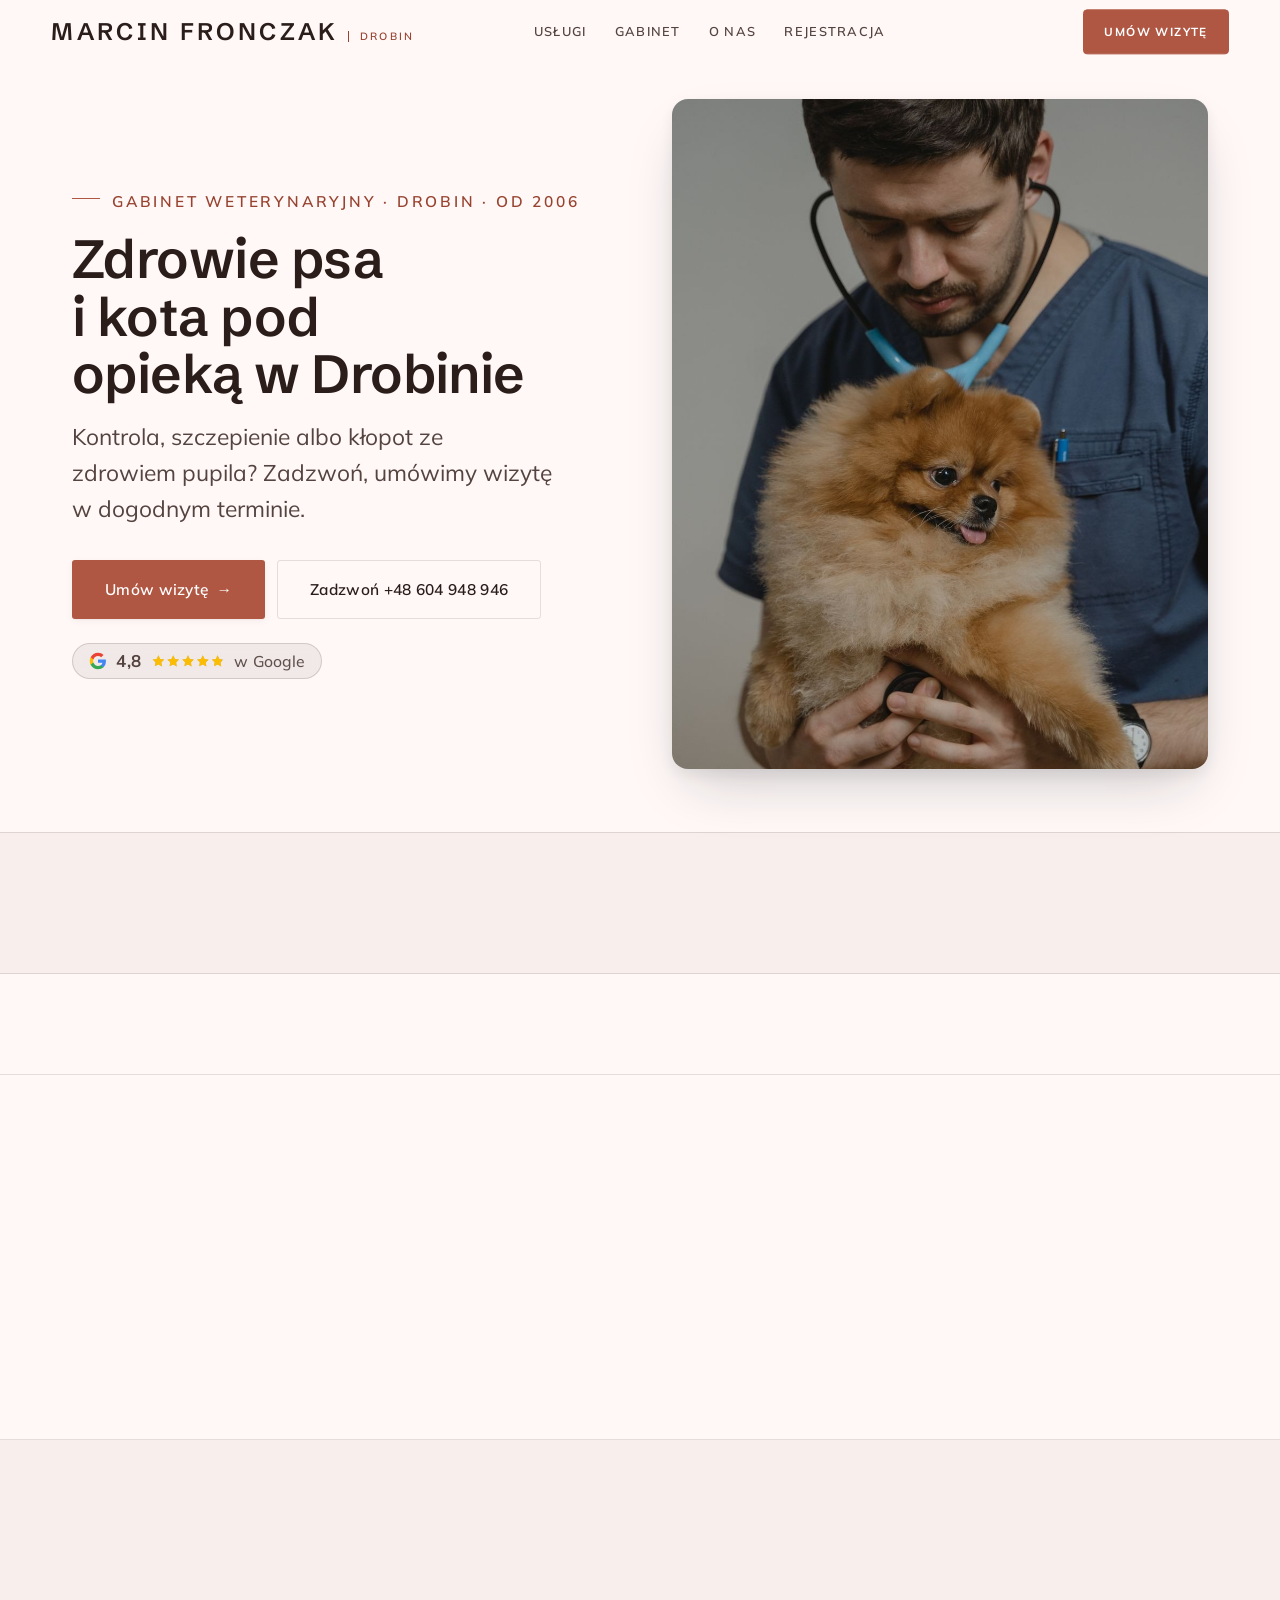
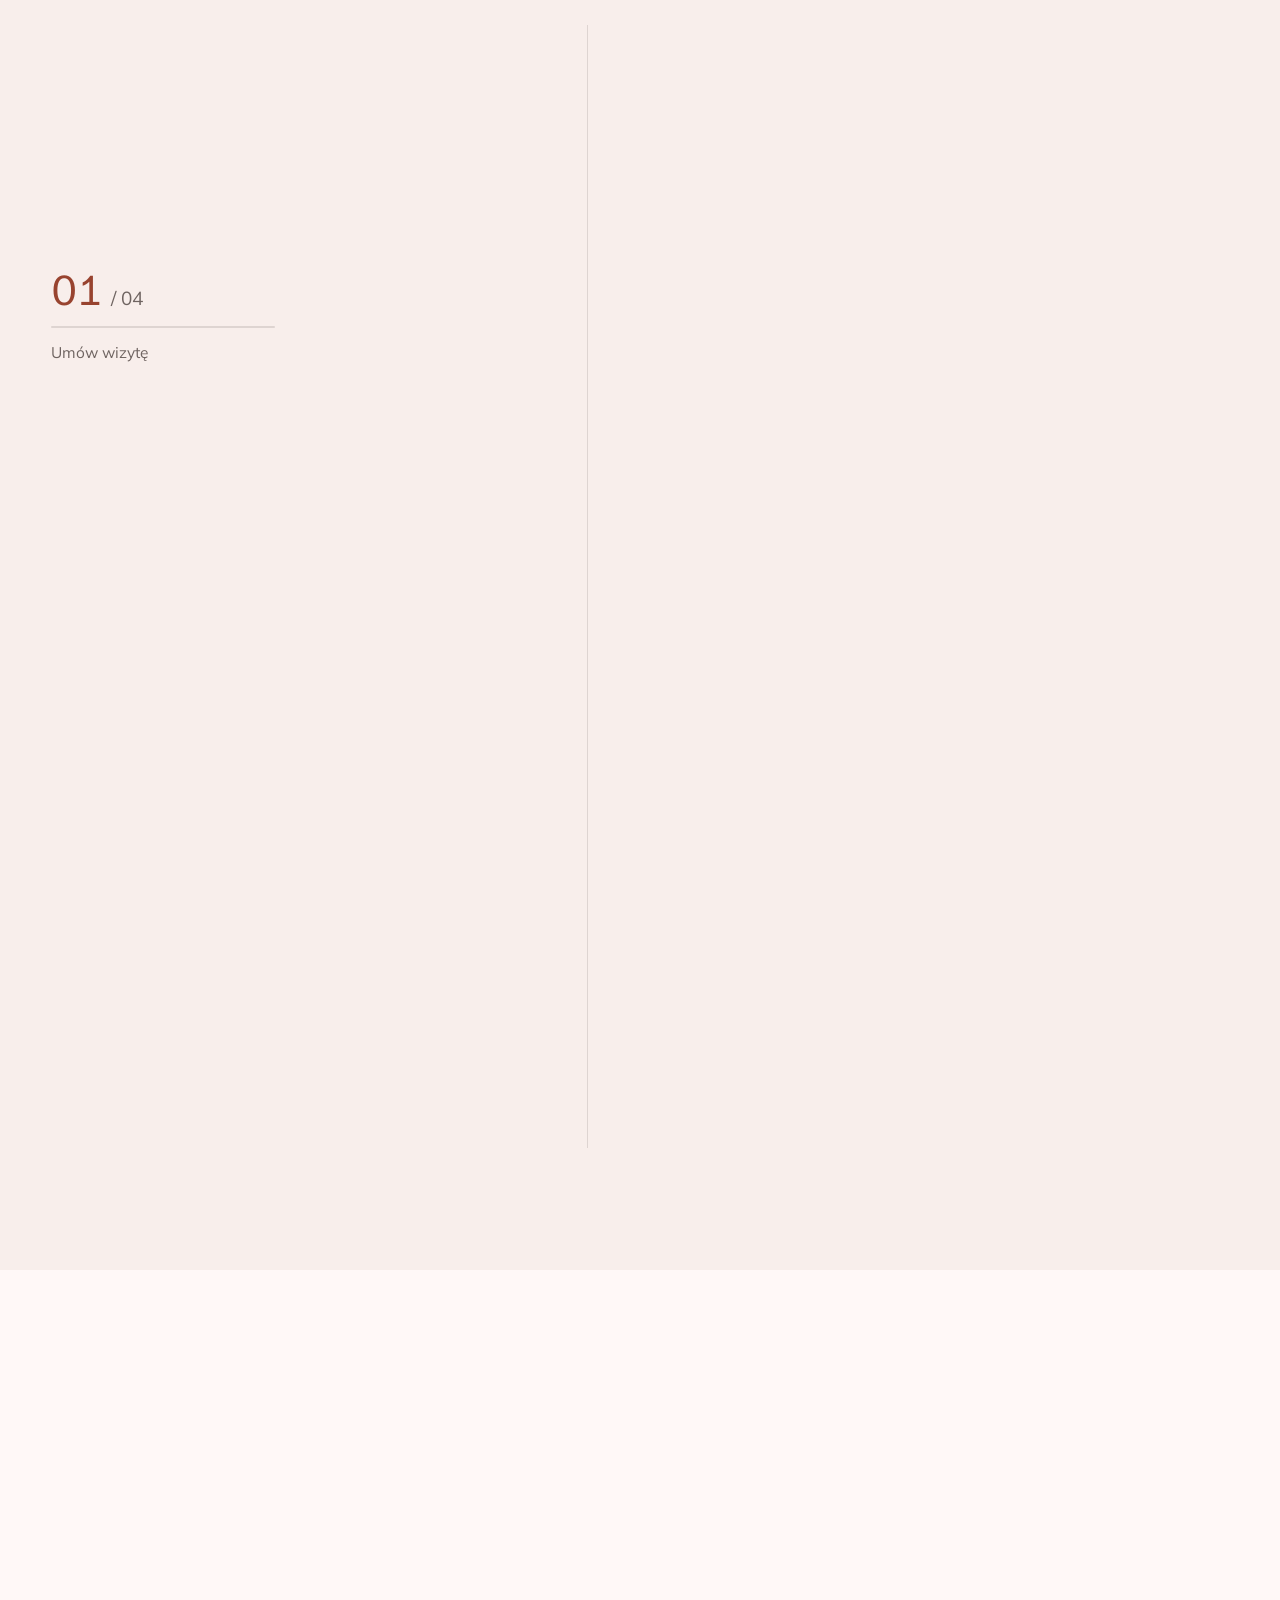
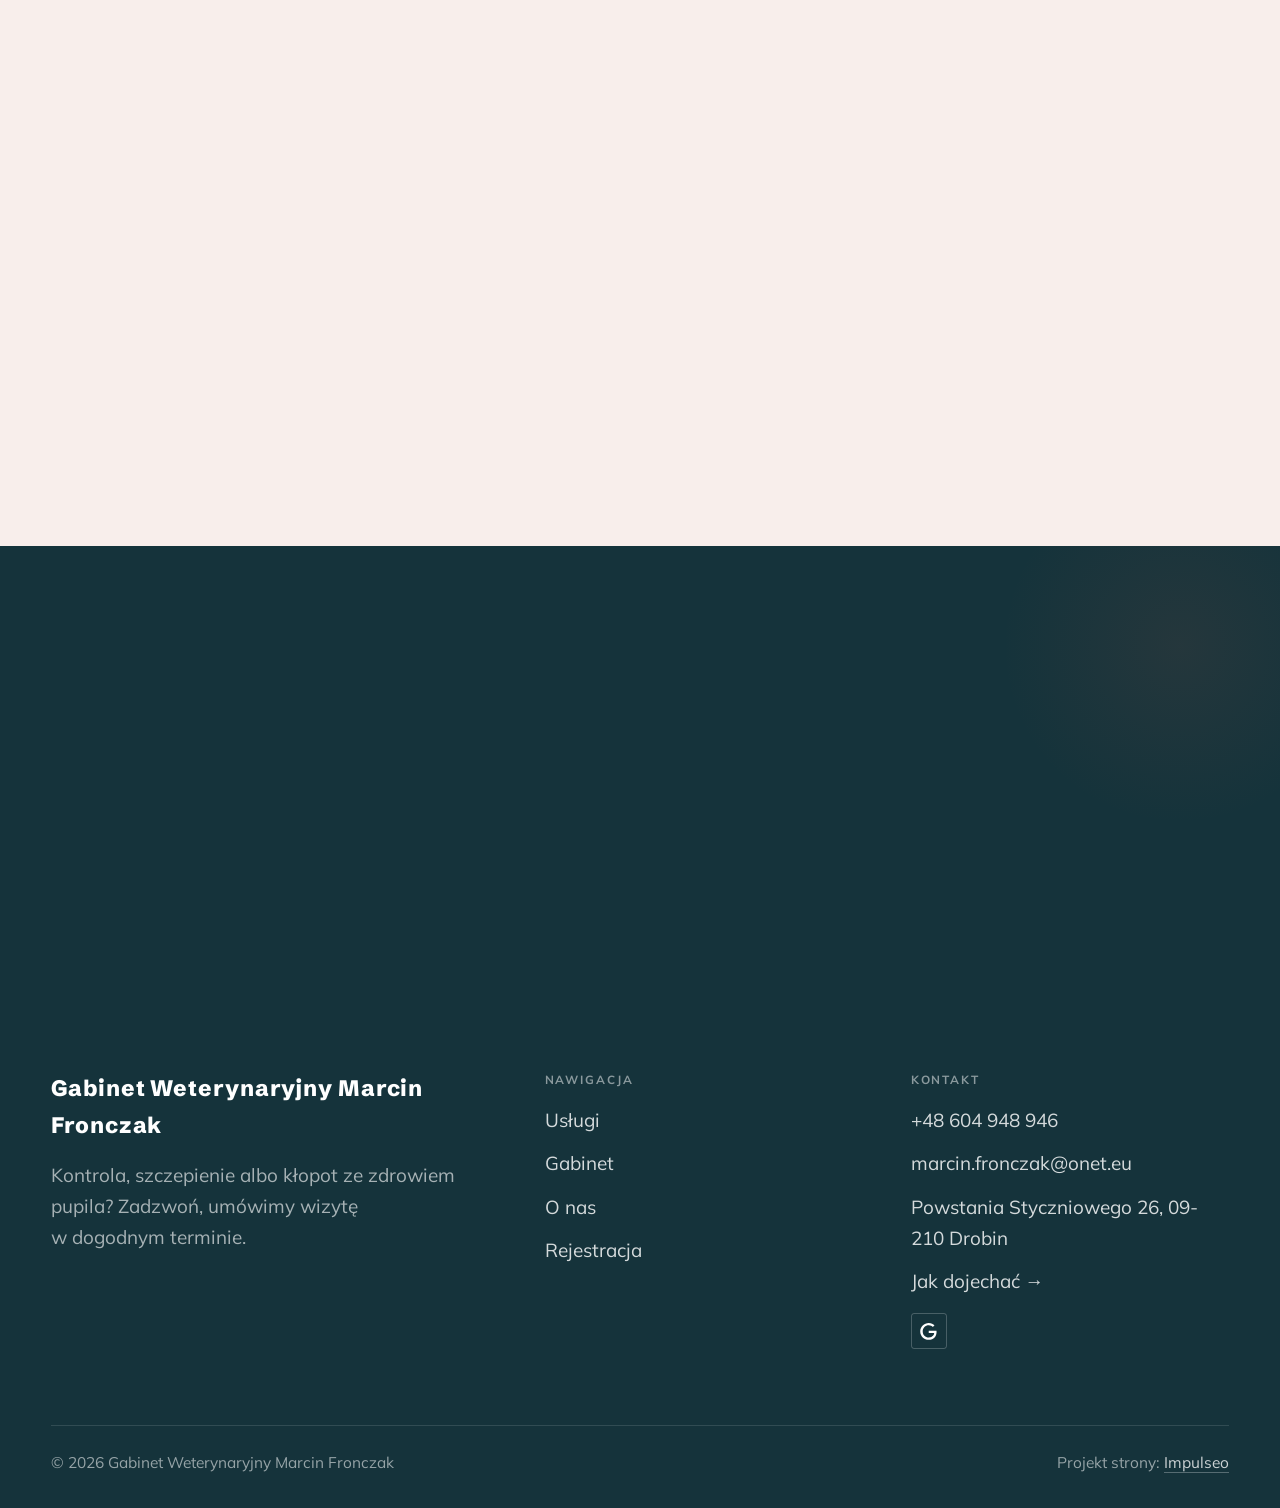
==== index.html @ cbec7bb8 "Strona demo: weterynarz-fronczak" ====
<!DOCTYPE html>
<html lang="pl">
<head>
<meta charset="UTF-8">
<meta name="viewport" content="width=device-width, initial-scale=1.0">
<title>Gabinet Weterynaryjny Marcin Fronczak - Gabinet weterynaryjny · Drobin</title>
<meta name="description" content="Gabinet Weterynaryjny Marcin Fronczak - gabinet weterynaryjny w Drobinie. Diagnostyka, leczenie i profilaktyka zwierząt domowych, szczepienia i porady żywieniowe. Zadzwoń i umów wizytę.">
<link rel="canonical" href="https://kris20032.github.io/weterynarz-fronczak/">
<meta name="robots" content="noindex, nofollow">
<meta property="og:type" content="website">
<meta property="og:locale" content="pl_PL">
<meta property="og:site_name" content="Gabinet Weterynaryjny Marcin Fronczak">
<meta property="og:title" content="Gabinet Weterynaryjny Marcin Fronczak - Gabinet weterynaryjny · Drobin">
<meta property="og:description" content="Gabinet Weterynaryjny Marcin Fronczak - gabinet weterynaryjny w Drobinie. Diagnostyka, leczenie i profilaktyka zwierząt domowych, szczepienia i porady żywieniowe. Zadzwoń i umów wizytę.">
<meta property="og:url" content="https://kris20032.github.io/weterynarz-fronczak/">
<meta property="og:image" content="https://kris20032.github.io/weterynarz-fronczak/img/og.jpg">
<meta property="og:image:width" content="1200">
<meta property="og:image:height" content="630">
<meta name="twitter:card" content="summary_large_image">
<script type="application/ld+json">{"@context": "https://schema.org", "@type": "VeterinaryCare", "name": "Gabinet Weterynaryjny Marcin Fronczak", "url": "https://kris20032.github.io/weterynarz-fronczak/", "telephone": "+48604948946", "image": "https://kris20032.github.io/weterynarz-fronczak/img/og.jpg", "address": "Powstania Styczniowego 26, 09-210 Drobin", "sameAs": ["https://maps.google.com/?cid=17119711081844215733"]}</script>
<link rel="preconnect" href="https://fonts.googleapis.com">
<link rel="preconnect" href="https://fonts.gstatic.com" crossorigin>
<link href="https://fonts.googleapis.com/css2?family=Schibsted+Grotesk:wght@500;600;700&family=Mulish:wght@400;500;600;700&display=swap" rel="stylesheet">
<link rel="stylesheet" href="assets/styles.css?v=239d1081">
</head>
<body>

<header class="nav">
  <div class="wrap nav-inner">
    <a class="brand" href="index.html"><span class="name">Marcin Fronczak</span><span class="sub">Drobin</span></a>
    <nav class="nav-links">
      <a href="oferta.html">Usługi</a>
      <a href="realizacje.html">Gabinet</a>
      <a href="o-nas.html">O nas</a>
      <a href="kontakt.html">Rejestracja</a>
      <a href="kontakt.html" class="btn btn-accent">Umów wizytę</a>
    </nav>
    <button class="nav-toggle" aria-label="Menu"><span></span><span></span><span></span></button>
  </div>
</header>

<main>
<section class="hero-klinika">
  <img class="hk-photo" src="img/hero.jpg" fetchpriority="high" alt="Gabinet Weterynaryjny Marcin Fronczak" width="1880" height="1253">
  <div class="hk-panel">
      <span class="eyebrow">Gabinet weterynaryjny · Drobin · od 2006</span>
      <h1 class="hk-title">Zdrowie psa i kota pod opieką w Drobinie</h1>
      <p class="hk-lead">Kontrola, szczepienie albo kłopot ze zdrowiem pupila? Zadzwoń, umówimy wizytę w dogodnym terminie.</p>
      <div class="hk-actions">
        <a href="kontakt.html" class="btn btn-accent">Umów wizytę <span class="arr">→</span></a>
        <a href="tel:+48604948946" class="btn btn-ghost">Zadzwoń +48 604 948 946</a>
      </div>
      <p class="hk-rating"><span class="g-badge"><svg class="gb-ico" viewBox="0 0 24 24" width="18" height="18" aria-hidden="true"><path fill="#4285F4" d="M22.56 12.25c0-.78-.07-1.53-.2-2.25H12v4.26h5.92c-.26 1.37-1.04 2.53-2.21 3.31v2.77h3.57c2.08-1.92 3.28-4.74 3.28-8.09z"/><path fill="#34A853" d="M12 23c2.97 0 5.46-.98 7.28-2.66l-3.57-2.77c-.98.66-2.23 1.06-3.71 1.06-2.86 0-5.29-1.93-6.16-4.53H2.18v2.84C3.99 20.53 7.7 23 12 23z"/><path fill="#FBBC05" d="M5.84 14.09c-.22-.66-.35-1.36-.35-2.09s.13-1.43.35-2.09V7.07H2.18C1.43 8.55 1 10.22 1 12s.43 3.45 1.18 4.93l2.85-2.22.81-.62z"/><path fill="#EA4335" d="M12 5.38c1.62 0 3.06.56 4.21 1.64l3.15-3.15C17.45 2.09 14.97 1 12 1 7.7 1 3.99 3.47 2.18 7.07l3.66 2.84c.87-2.6 3.3-4.53 6.16-4.53z"/></svg><b class="gb-ocena">4,8</b><svg class="gb-stars" viewBox="0 0 90 18" width="74" height="14.8" aria-hidden="true"><g fill="currentColor" opacity=".26"><path transform="translate(0,0)" d="M9 1.6l2.2 4.46 4.92.72-3.56 3.47.84 4.9L9 12.74l-4.4 2.31.84-4.9L1.88 6.68l4.92-.72L9 1.6Z"/><path transform="translate(18,0)" d="M9 1.6l2.2 4.46 4.92.72-3.56 3.47.84 4.9L9 12.74l-4.4 2.31.84-4.9L1.88 6.68l4.92-.72L9 1.6Z"/><path transform="translate(36,0)" d="M9 1.6l2.2 4.46 4.92.72-3.56 3.47.84 4.9L9 12.74l-4.4 2.31.84-4.9L1.88 6.68l4.92-.72L9 1.6Z"/><path transform="translate(54,0)" d="M9 1.6l2.2 4.46 4.92.72-3.56 3.47.84 4.9L9 12.74l-4.4 2.31.84-4.9L1.88 6.68l4.92-.72L9 1.6Z"/><path transform="translate(72,0)" d="M9 1.6l2.2 4.46 4.92.72-3.56 3.47.84 4.9L9 12.74l-4.4 2.31.84-4.9L1.88 6.68l4.92-.72L9 1.6Z"/></g><clipPath id="gs960"><rect x="0" y="0" width="86.4" height="18"/></clipPath><g fill="#FBBC04" clip-path="url(#gs960)"><path transform="translate(0,0)" d="M9 1.6l2.2 4.46 4.92.72-3.56 3.47.84 4.9L9 12.74l-4.4 2.31.84-4.9L1.88 6.68l4.92-.72L9 1.6Z"/><path transform="translate(18,0)" d="M9 1.6l2.2 4.46 4.92.72-3.56 3.47.84 4.9L9 12.74l-4.4 2.31.84-4.9L1.88 6.68l4.92-.72L9 1.6Z"/><path transform="translate(36,0)" d="M9 1.6l2.2 4.46 4.92.72-3.56 3.47.84 4.9L9 12.74l-4.4 2.31.84-4.9L1.88 6.68l4.92-.72L9 1.6Z"/><path transform="translate(54,0)" d="M9 1.6l2.2 4.46 4.92.72-3.56 3.47.84 4.9L9 12.74l-4.4 2.31.84-4.9L1.88 6.68l4.92-.72L9 1.6Z"/><path transform="translate(72,0)" d="M9 1.6l2.2 4.46 4.92.72-3.56 3.47.84 4.9L9 12.74l-4.4 2.31.84-4.9L1.88 6.68l4.92-.72L9 1.6Z"/></g></svg><span class="gb-txt">w Google</span></span></p>
  </div>
</section>
<section class="komfort-bar">
  <div class="wrap">
    <ul class="kb-row">
      <li class="reveal"><span class="kb-tick"></span>Spokojne podejście do zwierzaka</li>
      <li class="reveal"><span class="kb-tick"></span>Jasno tłumaczymy plan opieki</li>
      <li class="reveal"><span class="kb-tick"></span>Wizyta bez pośpiechu</li>
      <li class="reveal"><span class="kb-tick"></span>Drobin i okolice</li>
    </ul>
  </div>
</section>
<section class="opinie-mini" aria-label="Opinie klientów">
  <div class="wrap">
    <div class="om-row">
      <div class="om-item reveal"><blockquote>„Jestem bardzo zadowolona.”</blockquote><span class="om-autor">Marzena Kostun</span></div>
      <div class="om-item reveal"><blockquote>„Zawsze pomaga”</blockquote><span class="om-autor">Henryk Jeziak</span></div>
    </div>
  </div>
</section>
<section class="trust-band-klinika">
  <div class="wrap">
    <div class="kt-stats">
      <div class="kt-stat reveal"><span class="kt-num">20</span><span class="kt-lab">lat opieki</span></div>
    </div>
    <div class="kt-google reveal"><span class="g-badge"><svg class="gb-ico" viewBox="0 0 24 24" width="18" height="18" aria-hidden="true"><path fill="#4285F4" d="M22.56 12.25c0-.78-.07-1.53-.2-2.25H12v4.26h5.92c-.26 1.37-1.04 2.53-2.21 3.31v2.77h3.57c2.08-1.92 3.28-4.74 3.28-8.09z"/><path fill="#34A853" d="M12 23c2.97 0 5.46-.98 7.28-2.66l-3.57-2.77c-.98.66-2.23 1.06-3.71 1.06-2.86 0-5.29-1.93-6.16-4.53H2.18v2.84C3.99 20.53 7.7 23 12 23z"/><path fill="#FBBC05" d="M5.84 14.09c-.22-.66-.35-1.36-.35-2.09s.13-1.43.35-2.09V7.07H2.18C1.43 8.55 1 10.22 1 12s.43 3.45 1.18 4.93l2.85-2.22.81-.62z"/><path fill="#EA4335" d="M12 5.38c1.62 0 3.06.56 4.21 1.64l3.15-3.15C17.45 2.09 14.97 1 12 1 7.7 1 3.99 3.47 2.18 7.07l3.66 2.84c.87-2.6 3.3-4.53 6.16-4.53z"/></svg><b class="gb-ocena">4,8</b><svg class="gb-stars" viewBox="0 0 90 18" width="74" height="14.8" aria-hidden="true"><g fill="currentColor" opacity=".26"><path transform="translate(0,0)" d="M9 1.6l2.2 4.46 4.92.72-3.56 3.47.84 4.9L9 12.74l-4.4 2.31.84-4.9L1.88 6.68l4.92-.72L9 1.6Z"/><path transform="translate(18,0)" d="M9 1.6l2.2 4.46 4.92.72-3.56 3.47.84 4.9L9 12.74l-4.4 2.31.84-4.9L1.88 6.68l4.92-.72L9 1.6Z"/><path transform="translate(36,0)" d="M9 1.6l2.2 4.46 4.92.72-3.56 3.47.84 4.9L9 12.74l-4.4 2.31.84-4.9L1.88 6.68l4.92-.72L9 1.6Z"/><path transform="translate(54,0)" d="M9 1.6l2.2 4.46 4.92.72-3.56 3.47.84 4.9L9 12.74l-4.4 2.31.84-4.9L1.88 6.68l4.92-.72L9 1.6Z"/><path transform="translate(72,0)" d="M9 1.6l2.2 4.46 4.92.72-3.56 3.47.84 4.9L9 12.74l-4.4 2.31.84-4.9L1.88 6.68l4.92-.72L9 1.6Z"/></g><clipPath id="gs960"><rect x="0" y="0" width="86.4" height="18"/></clipPath><g fill="#FBBC04" clip-path="url(#gs960)"><path transform="translate(0,0)" d="M9 1.6l2.2 4.46 4.92.72-3.56 3.47.84 4.9L9 12.74l-4.4 2.31.84-4.9L1.88 6.68l4.92-.72L9 1.6Z"/><path transform="translate(18,0)" d="M9 1.6l2.2 4.46 4.92.72-3.56 3.47.84 4.9L9 12.74l-4.4 2.31.84-4.9L1.88 6.68l4.92-.72L9 1.6Z"/><path transform="translate(36,0)" d="M9 1.6l2.2 4.46 4.92.72-3.56 3.47.84 4.9L9 12.74l-4.4 2.31.84-4.9L1.88 6.68l4.92-.72L9 1.6Z"/><path transform="translate(54,0)" d="M9 1.6l2.2 4.46 4.92.72-3.56 3.47.84 4.9L9 12.74l-4.4 2.31.84-4.9L1.88 6.68l4.92-.72L9 1.6Z"/><path transform="translate(72,0)" d="M9 1.6l2.2 4.46 4.92.72-3.56 3.47.84 4.9L9 12.74l-4.4 2.31.84-4.9L1.88 6.68l4.92-.72L9 1.6Z"/></g></svg><span class="gb-txt">w Google</span></span></div>
  </div>
</section>
<section class="proces proces-os klinika">
  <div class="wrap proc-grid">
    <div class="proc-side">
      <div class="head reveal">
        <span class="eyebrow">Jak wygląda wizyta</span>
        <h2>Spokojnie, krok po kroku</h2>
        <p>U nas wizyta to rozmowa i opieka, nie stres. Wiesz, co się dzieje na każdym etapie.</p>
      </div>
      <div class="proc-count" aria-hidden="true"><span class="pc-cur">01</span><span class="pc-all">/ 04</span></div>
      <div class="proc-bar" aria-hidden="true"><i></i></div>
      <p class="proc-now" aria-hidden="true">Umów wizytę</p>
    </div>
    <ol class="proces-line">
      <li class="reveal"><span class="pno">01</span><h3>Umów wizytę</h3><p>Zadzwoń lub napisz - znajdziemy dogodny termin.</p></li>
      <li class="reveal"><span class="pno">02</span><h3>Badanie pupila</h3><p>Spokojnie oglądamy i badamy zwierzę, bez pośpiechu i stresu.</p></li>
      <li class="reveal"><span class="pno">03</span><h3>Plan opieki</h3><p>Jasno tłumaczymy, co proponujemy i dlaczego - bez niejasności.</p></li>
      <li class="reveal"><span class="pno">04</span><h3>Leczenie i kontrola</h3><p>Czuwamy nad zdrowiem pupila także po wizycie.</p></li>
    </ol>
  </div>
</section>
<section class="gateways-band">
  <div class="wrap">
    <div class="gateways">
      <a href="oferta.html" class="gateway reveal"><img src="img/g1.jpg" alt="Wizyty i konsultacje" loading="lazy" width="1542" height="1000" decoding="async"><span class="g-ttl">Wizyty i konsultacje</span></a>
      <a href="oferta.html" class="gateway reveal"><img src="img/g2.jpg" alt="Diagnostyka" loading="lazy" width="1600" height="1066" decoding="async"><span class="g-ttl">Diagnostyka</span></a>
      <a href="oferta.html" class="gateway reveal"><img src="img/g3.jpg" alt="Leczenie" loading="lazy" width="1600" height="1066" decoding="async"><span class="g-ttl">Leczenie</span></a>
    </div>
  </div>
</section>
<section class="stopklatka" aria-hidden="true">
  <div class="stk-bg" style="background-image:url(img/g5.jpg)"></div>
</section>
<section>
  <div class="wrap">
    <div class="head reveal">
      <span class="eyebrow">Nasz gabinet</span>
      <h2>Nasi pacjenci</h2>
      <p>Psy, koty i kociaki, którymi zajmujemy się na co dzień.</p>
    </div>
    <div class="gallery">
      <div class="tile t-two3 reveal"><img src="img/g4.jpg" alt="Gabinet Weterynaryjny Marcin Fronczak" loading="lazy" width="1542" height="1000" decoding="async"></div>
      <div class="tile t-third reveal"><img src="img/g6.jpg" alt="Gabinet Weterynaryjny Marcin Fronczak" loading="lazy" width="1562" height="1030" decoding="async"></div>
      <div class="tile t-third reveal"><img src="img/g7.jpg" alt="Gabinet Weterynaryjny Marcin Fronczak" loading="lazy" width="1600" height="1068" decoding="async"></div>
      <div class="tile t-third reveal"><img src="img/g8.jpg" alt="Gabinet Weterynaryjny Marcin Fronczak" loading="lazy" width="1600" height="1068" decoding="async"></div>
      <div class="tile t-third reveal"><img src="img/g9.jpg" alt="Gabinet Weterynaryjny Marcin Fronczak" loading="lazy" width="1600" height="1066" decoding="async"></div>
    </div>
    <div style="margin-top:var(--space-7)" class="reveal"><a href="realizacje.html" class="btn btn-accent">Pełna galeria <span class="arr">→</span></a></div>
  </div>
</section>
<section class="opinie">
  <div class="wrap">
    <div class="head center reveal">
      <span class="eyebrow">Opinie</span>
      <h2>Co mówią klienci</h2>
    </div>
    <p class="op-meta reveal"><span class="g-badge"><svg class="gb-ico" viewBox="0 0 24 24" width="18" height="18" aria-hidden="true"><path fill="#4285F4" d="M22.56 12.25c0-.78-.07-1.53-.2-2.25H12v4.26h5.92c-.26 1.37-1.04 2.53-2.21 3.31v2.77h3.57c2.08-1.92 3.28-4.74 3.28-8.09z"/><path fill="#34A853" d="M12 23c2.97 0 5.46-.98 7.28-2.66l-3.57-2.77c-.98.66-2.23 1.06-3.71 1.06-2.86 0-5.29-1.93-6.16-4.53H2.18v2.84C3.99 20.53 7.7 23 12 23z"/><path fill="#FBBC05" d="M5.84 14.09c-.22-.66-.35-1.36-.35-2.09s.13-1.43.35-2.09V7.07H2.18C1.43 8.55 1 10.22 1 12s.43 3.45 1.18 4.93l2.85-2.22.81-.62z"/><path fill="#EA4335" d="M12 5.38c1.62 0 3.06.56 4.21 1.64l3.15-3.15C17.45 2.09 14.97 1 12 1 7.7 1 3.99 3.47 2.18 7.07l3.66 2.84c.87-2.6 3.3-4.53 6.16-4.53z"/></svg><b class="gb-ocena">4,8</b><svg class="gb-stars" viewBox="0 0 90 18" width="74" height="14.8" aria-hidden="true"><g fill="currentColor" opacity=".26"><path transform="translate(0,0)" d="M9 1.6l2.2 4.46 4.92.72-3.56 3.47.84 4.9L9 12.74l-4.4 2.31.84-4.9L1.88 6.68l4.92-.72L9 1.6Z"/><path transform="translate(18,0)" d="M9 1.6l2.2 4.46 4.92.72-3.56 3.47.84 4.9L9 12.74l-4.4 2.31.84-4.9L1.88 6.68l4.92-.72L9 1.6Z"/><path transform="translate(36,0)" d="M9 1.6l2.2 4.46 4.92.72-3.56 3.47.84 4.9L9 12.74l-4.4 2.31.84-4.9L1.88 6.68l4.92-.72L9 1.6Z"/><path transform="translate(54,0)" d="M9 1.6l2.2 4.46 4.92.72-3.56 3.47.84 4.9L9 12.74l-4.4 2.31.84-4.9L1.88 6.68l4.92-.72L9 1.6Z"/><path transform="translate(72,0)" d="M9 1.6l2.2 4.46 4.92.72-3.56 3.47.84 4.9L9 12.74l-4.4 2.31.84-4.9L1.88 6.68l4.92-.72L9 1.6Z"/></g><clipPath id="gs960"><rect x="0" y="0" width="86.4" height="18"/></clipPath><g fill="#FBBC04" clip-path="url(#gs960)"><path transform="translate(0,0)" d="M9 1.6l2.2 4.46 4.92.72-3.56 3.47.84 4.9L9 12.74l-4.4 2.31.84-4.9L1.88 6.68l4.92-.72L9 1.6Z"/><path transform="translate(18,0)" d="M9 1.6l2.2 4.46 4.92.72-3.56 3.47.84 4.9L9 12.74l-4.4 2.31.84-4.9L1.88 6.68l4.92-.72L9 1.6Z"/><path transform="translate(36,0)" d="M9 1.6l2.2 4.46 4.92.72-3.56 3.47.84 4.9L9 12.74l-4.4 2.31.84-4.9L1.88 6.68l4.92-.72L9 1.6Z"/><path transform="translate(54,0)" d="M9 1.6l2.2 4.46 4.92.72-3.56 3.47.84 4.9L9 12.74l-4.4 2.31.84-4.9L1.88 6.68l4.92-.72L9 1.6Z"/><path transform="translate(72,0)" d="M9 1.6l2.2 4.46 4.92.72-3.56 3.47.84 4.9L9 12.74l-4.4 2.31.84-4.9L1.88 6.68l4.92-.72L9 1.6Z"/></g></svg><span class="gb-txt">w Google</span></span></p>
    <p class="op-meta reveal"><a class="op-google" href="https://maps.google.com/?cid=17119711081844215733" target="_blank" rel="noopener"><svg class="op-g-ico" viewBox="0 0 24 24" width="17" height="17" aria-hidden="true"><path fill="#4285F4" d="M22.56 12.25c0-.78-.07-1.53-.2-2.25H12v4.26h5.92c-.26 1.37-1.04 2.53-2.21 3.31v2.77h3.57c2.08-1.92 3.28-4.74 3.28-8.09z"/><path fill="#34A853" d="M12 23c2.97 0 5.46-.98 7.28-2.66l-3.57-2.77c-.98.66-2.23 1.06-3.71 1.06-2.86 0-5.29-1.93-6.16-4.53H2.18v2.84C3.99 20.53 7.7 23 12 23z"/><path fill="#FBBC05" d="M5.84 14.09c-.22-.66-.35-1.36-.35-2.09s.13-1.43.35-2.09V7.07H2.18C1.43 8.55 1 10.22 1 12s.43 3.45 1.18 4.93l2.85-2.22.81-.62z"/><path fill="#EA4335" d="M12 5.38c1.62 0 3.06.56 4.21 1.64l3.15-3.15C17.45 2.09 14.97 1 12 1 7.7 1 3.99 3.47 2.18 7.07l3.66 2.84c.87-2.6 3.3-4.53 6.16-4.53z"/></svg><span>Zobacz opinie w Google</span><span class="arr">→</span></a></p>
    <div class="opinie-grid">
      <figure class="op-card reveal"><span class="op-star"><svg class="ico-star" width="14" height="14" viewBox="0 0 24 24" style="vertical-align:-2px" aria-hidden="true"><path d="M12 2.8l2.85 5.8 6.4.93-4.63 4.5 1.1 6.37L12 17.4l-5.72 3 1.1-6.37-4.63-4.5 6.4-.93L12 2.8Z" fill="currentColor"/></svg><svg class="ico-star" width="14" height="14" viewBox="0 0 24 24" style="vertical-align:-2px" aria-hidden="true"><path d="M12 2.8l2.85 5.8 6.4.93-4.63 4.5 1.1 6.37L12 17.4l-5.72 3 1.1-6.37-4.63-4.5 6.4-.93L12 2.8Z" fill="currentColor"/></svg><svg class="ico-star" width="14" height="14" viewBox="0 0 24 24" style="vertical-align:-2px" aria-hidden="true"><path d="M12 2.8l2.85 5.8 6.4.93-4.63 4.5 1.1 6.37L12 17.4l-5.72 3 1.1-6.37-4.63-4.5 6.4-.93L12 2.8Z" fill="currentColor"/></svg><svg class="ico-star" width="14" height="14" viewBox="0 0 24 24" style="vertical-align:-2px" aria-hidden="true"><path d="M12 2.8l2.85 5.8 6.4.93-4.63 4.5 1.1 6.37L12 17.4l-5.72 3 1.1-6.37-4.63-4.5 6.4-.93L12 2.8Z" fill="currentColor"/></svg><svg class="ico-star" width="14" height="14" viewBox="0 0 24 24" style="vertical-align:-2px" aria-hidden="true"><path d="M12 2.8l2.85 5.8 6.4.93-4.63 4.5 1.1 6.37L12 17.4l-5.72 3 1.1-6.37-4.63-4.5 6.4-.93L12 2.8Z" fill="currentColor"/></svg></span><blockquote>Jestem bardzo zadowolona. Bardzo dobry i mega pomocny Pan Doktor. Polecam na 100%</blockquote><span class="op-autor">Marzena Kostun</span></figure>
      <figure class="op-card reveal"><span class="op-star"><svg class="ico-star" width="14" height="14" viewBox="0 0 24 24" style="vertical-align:-2px" aria-hidden="true"><path d="M12 2.8l2.85 5.8 6.4.93-4.63 4.5 1.1 6.37L12 17.4l-5.72 3 1.1-6.37-4.63-4.5 6.4-.93L12 2.8Z" fill="currentColor"/></svg> 4</span><blockquote>Zawsze pomaga</blockquote><span class="op-autor">Henryk Jeziak</span></figure>
    </div>
  </div>
</section>
<section class="trust">
  <div class="wrap">
    <div class="head reveal">
      <span class="eyebrow">Wizyta</span>
      <h2>Godziny i rejestracja</h2>
    </div>
    <div class="godz reveal">
      <div class="godz-row"><b>Poniedziałek</b><span>06:30-12:00</span></div>
      <div class="godz-row"><b>Wtorek</b><span>06:30-12:00, 14:00-18:30</span></div>
      <div class="godz-row"><b>Środa</b><span>06:30-12:00, 14:00-18:30</span></div>
      <div class="godz-row"><b>Czwartek</b><span>06:30-12:00, 14:00-18:30</span></div>
      <div class="godz-row"><b>Piątek</b><span>06:30-12:00</span></div>
      <div class="godz-row"><b>Sobota</b><span>nieczynne</span></div>
      <div class="godz-row"><b>Niedziela</b><span>nieczynne</span></div>
    </div>
  </div>
</section>
<section class="cta">
  <div class="wrap">
    <div class="reveal">
      <span class="eyebrow">Zapraszamy</span>
      <h2>Zadbaj o zdrowie swojego pupila. Umów wizytę.</h2>
      <p>Zadzwoń lub napisz - zajmiemy się Twoim zwierzakiem spokojnie i bez stresu.</p>
    </div>
    <div class="cta-actions reveal">
      <a href="kontakt.html" class="btn btn-light">Umów wizytę <span class="arr">→</span></a>
      <a href="tel:+48604948946" class="btn btn-ghost btn-ghost-cta">+48 604 948 946</a>
    </div>
  </div>
</section>
</main>

<footer>
  <div class="wrap">
    <div class="foot-grid">
      <div class="foot-brand">
        <div class="name">Gabinet Weterynaryjny Marcin Fronczak</div>
        <p>Kontrola, szczepienie albo kłopot ze zdrowiem pupila? Zadzwoń, umówimy wizytę w dogodnym terminie.</p>
      </div>
      <div class="foot-col">
        <h4>Nawigacja</h4>
        <a href="oferta.html">Usługi</a>
        <a href="realizacje.html">Gabinet</a>
        <a href="o-nas.html">O nas</a>
        <a href="kontakt.html">Rejestracja</a>
      </div>
      <div class="foot-col">
        <h4>Kontakt</h4>
        <a href="tel:+48604948946">+48 604 948 946</a>
        <a href="mailto:marcin.fronczak@onet.eu">marcin.fronczak@onet.eu</a>
        <p>Powstania Styczniowego 26, 09-210 Drobin</p>
        <a href="https://maps.google.com/?cid=17119711081844215733" target="_blank" rel="noopener">Jak dojechać →</a>
      <div class="foot-soc">
        <a class="soc" href="https://maps.google.com/?cid=17119711081844215733" target="_blank" rel="noopener" aria-label="Google - Gabinet Weterynaryjny Marcin Fronczak"><svg viewBox="0 0 24 24" aria-hidden="true" focusable="false"><path d="M12.48 10.92v3.28h7.84c-.24 1.84-.853 3.187-1.787 4.133-1.147 1.147-2.933 2.4-6.053 2.4-4.827 0-8.6-3.893-8.6-8.72s3.773-8.72 8.6-8.72c2.6 0 4.507 1.027 5.907 2.347l2.307-2.307C18.747 1.44 16.133 0 12.48 0 5.867 0 .307 5.387.307 12s5.56 12 12.173 12c3.573 0 6.267-1.173 8.373-3.36 2.16-2.16 2.84-5.213 2.84-7.667 0-.76-.053-1.467-.173-2.053H12.48z" fill="currentColor"/></svg></a>
      </div>
      </div>
    </div>
    <div class="foot-bot">
      <span>© 2026 Gabinet Weterynaryjny Marcin Fronczak</span>
      <span>Projekt strony: <a class="foot-credit" href="https://impulseo.pl" target="_blank" rel="noopener">Impulseo</a></span>
    </div>
  </div>
</footer>
<div class="sticky-reserve"><a class="sr-book" href="kontakt.html">Umów wizytę</a><a class="sr-call" href="tel:+48604948946" aria-label="Zadzwoń"><svg class="ico-tel" width="16" height="16" viewBox="0 0 24 24" fill="none" aria-hidden="true"><path d="M6.6 10.8a15.5 15.5 0 0 0 6.6 6.6l2.2-2.2a1 1 0 0 1 1-.24 11.4 11.4 0 0 0 3.6.58 1 1 0 0 1 1 1V20a1 1 0 0 1-1 1A17 17 0 0 1 3 4a1 1 0 0 1 1-1h3.5a1 1 0 0 1 1 1c0 1.25.2 2.46.58 3.6a1 1 0 0 1-.25 1l-2.23 2.2Z" fill="currentColor"/></svg></a></div>
<div class="demo-wazne" data-do="2026-10-02" data-cykl="3" hidden><svg class="dw-ico" width="13" height="13" viewBox="0 0 24 24" fill="none" aria-hidden="true"><circle cx="12" cy="12" r="8.6" stroke="currentColor" stroke-width="1.8"/><path d="M12 7.2V12l3.3 2" stroke="currentColor" stroke-width="1.8" stroke-linecap="round"/></svg><span class="dw-txt"></span></div>

<script src="assets/main.js"></script>
</body>
</html>
---- assets/styles.css ----
/* ============================================================
   STOLBASZ — premium, architektoniczny B2B fit-out
   Jasna paleta, zero brązu. System wg premium-web-craft.
   Projekt strony: Impulseo (impulseo.pl)
   ============================================================ */

:root{
  /* PALETA — jasna, architektoniczna, chłodna */
  --paper:#F5F8F9;          /* główne tło */
  --paper-2:#E7EFF1;        /* sekcje alternatywne (chłodny jasny szary) */
  --paper-3:#E7EFF1;        /* delikatne wypełnienia */
  --ink:#15333B;            /* tekst główny — chłodny grafit */
  --ink-soft:#2E545E;       /* nagłówki drugorzędne */
  --muted:#566C72;          /* tekst poboczny */
  --line:rgba(21,51,59,.12);/* hairline */
  --accent:#0F7B83;         /* stonowany petrol-slate — jedyny akcent */
  --accent-d:#0B5F66;
  --accent-soft:rgba(15,123,131,.10);
  --dark:#15333B;           /* sekcje ciemne (stopka/CTA) */

  /* HOVER ZDJĘĆ — JEDEN standard dla całego silnika (decyzja K. 04.08.2026, artefakt z wariantami).
     AKTUALNE (K.+Szymon 09.08.2026, wybór z artefaktu 6 wariantów): zoom 1.05 przy 1.4s -
     przy tak długim czasie mocniejszy kadr NIE skacze, tylko „oddycha". Poprzedni standard
     (1.02 / .55s z 04.08) odbierany jako dynamiczny i szybki.
     Spoczynek lekko przygaszony, ale TYLKO tam, gdzie jest mysz (@media hover:hover) —
     na telefonie zdjęcia zostają w pełnej jasności. */
  --img-zoom:1.05;                   /* K.+Szymon 09.08: wariant F z artefaktu porównawczego */
  --img-rest:brightness(.95) saturate(.99);
  --img-hot:brightness(1.06) saturate(1.05);
  --img-dur:1.4s;                    /* K.+Szymon 09.08 (wariant F): powoli = elegancko */
  --img-ease:cubic-bezier(.16,.84,.44,1);  /* miękki ogon, efekt „oddychania" */

  /* ODSTĘPY — skala 4/8 */
  --space-1:4px; --space-2:8px; --space-3:12px; --space-4:16px; --space-5:24px;
  --space-6:32px; --space-7:48px; --space-8:64px; --space-9:96px; --space-10:128px;

  /* TYPOGRAFIA — fluid clamp() (skala podbita 16.07.2026: większe, czytelniejsze litery — uwaga Adama) */
  --text-sm:clamp(.9rem,.87rem + .12vw,1rem);
  --text-base:clamp(1.08rem,1.04rem + .18vw,1.2rem);
  --text-lg:clamp(1.24rem,1.15rem + .34vw,1.44rem);
  --text-h3:clamp(1.34rem,1.22rem + .55vw,1.66rem);
  --text-h2:clamp(2.1rem,1.66rem + 2.1vw,3.1rem);
  --text-h1:clamp(2.9rem,2.1rem + 4vw,5.1rem);

  /* PROMIENIE — architektoniczne, raczej ostre */
  --r-sm:3px; --r-md:6px; --r-lg:10px;

  /* RUCH */
  --ease:cubic-bezier(.25,.46,.45,.94); --dur:.24s;

  /* CIENIE — miękkie, warstwowe */
  --sh-sm:0 1px 2px rgba(16,24,32,.04), 0 2px 8px rgba(16,24,32,.05);
  --sh-md:0 2px 6px rgba(16,24,32,.05), 0 12px 28px -8px rgba(16,24,32,.12);
  --sh-lg:0 6px 14px rgba(16,24,32,.07), 0 26px 56px -18px rgba(16,24,32,.22);

  --hairline:1px solid var(--line);

  --font-display:'Schibsted Grotesk','Inter',sans-serif;
  --font-body:'Mulish',sans-serif;
}

*{box-sizing:border-box;margin:0;padding:0}
html{scroll-behavior:smooth}
body{
  font-family:var(--font-body);
  font-size:var(--text-base);
  line-height:1.65;
  color:var(--ink);
  background:var(--paper);
  -webkit-font-smoothing:antialiased;
  text-rendering:optimizeLegibility;
}
img{max-width:100%;height:auto;display:block}  /* height:auto = width/height z atrybutów trzyma proporcje (TOP#12) */
a{color:inherit;text-decoration:none}

.wrap{width:min(92%,1180px);margin-inline:auto}
section{padding-block:clamp(52px,6.5vw,96px)}

h1,h2,h3{font-family:var(--font-display);font-weight:700;line-height:1.08;letter-spacing:-.02em;color:var(--ink)}
h1{font-size:var(--text-h1);letter-spacing:-.035em}
h2{font-size:var(--text-h2);letter-spacing:-.025em}
h3{font-size:var(--text-h3)}
/* MIARA — długość wiersza. WCAG 2.2 SC 1.4.8: max 80 znaków; Butterick: 45–90.
   68ch daje realnie 72–78 znaków polskiego tekstu, czyli z zapasem pod granicą.
   Wcześniej limit miał TYLKO <p> — <li>, <blockquote> i <dd> nie miały żadnego,
   i to jedyny powód, dla którego 23 bloki na dwóch oddanych stronach jadą po
   83–106 znaków w wierszu (pomiar 07.08.2026, bramka `miara`).
   ⚠️ Listy i definicje ograniczamy TYLKO bez klasy: `ul`/`ol` z klasą to u nas
   układ (siatki kafli, menu), a nie tekst ciągły — tam miarę wyznacza układ. */
/* 60ch, nie 68ch (K. 10.08): po zmianie fontów na węższe kroje (DM Sans i spółka)
   w 68ch mieściło się ~90 znaków - bramka pikselowa słusznie zgłaszała przekroczenie
   granicy 80. Pomiar na żywej przeglądarce: 60ch = 90 znaków, 53ch = ~78 znaków, czyli normę WCAG 1.4.8. */
:root{ --miara:53ch }
p{max-width:min(100%,var(--miara))}
blockquote,
ul:not([class])>li, ol:not([class])>li,
dl:not([class])>dd{max-width:min(100%,var(--miara))}

/* ⚠️ Świadomie BEZ wyjątku `.tile p,.card p,.svc p{max-width:none}`, choć nasuwa się sam:
   te akapity BYŁY już ograniczone (stare `p{max-width:65ch}`), więc „wyjątek" nie odblokowałby
   niczego nowego — tylko ROZLUŹNIŁ stan sprzed zmiany na wszystkich demach naraz.
   `figcaption` żadna z reguł wyżej nie dotyczy, więc też nie potrzebuje zwolnienia. */

/* ŁAMANIE. `balance` wyrównuje długości wierszy w nagłówku, `pretty` pilnuje ostatniego
   wiersza akapitu, żeby nie został w nim jeden wyraz. Obsługiwane od Chrome 117 /
   Safari 17.5; starsze przeglądarki po prostu ignorują tę własność.
   `text-wrap:pretty` nie występowało dotąd ANI RAZ w silniku ani w repo klientów. */
h1,h2,h3,.lead,.lede{text-wrap:balance}
p,li,blockquote,dd{text-wrap:pretty}

.eyebrow{
  font-family:var(--font-body);
  font-size:var(--text-sm);
  font-weight:600;
  letter-spacing:.18em;
  text-transform:uppercase;
  color:var(--accent);
  display:inline-flex;align-items:center;gap:var(--space-3);
}
/* flex:none + margin-top = kreska trzyma się PIERWSZEJ linii. Wcześniej align-items:center
   centrowało ją względem całego bloku i przy zawinięciu (długi kicker typu
   „…WNĘTRZ · LESZNO · OD 2019") druga linia lądowała z brzydkim wcięciem. */
.eyebrow{align-items:flex-start}
.eyebrow>*,.eyebrow{text-wrap:balance}   /* dlugi kicker lamal sie na sierote typu samo „2019" w drugiej linii */
.eyebrow::before{content:"";width:28px;height:1px;background:var(--accent);display:inline-block;flex:none;margin-top:.62em}

.muted{color:var(--muted)}
.lead{font-size:var(--text-lg);line-height:1.55;color:var(--ink-soft);max-width:50ch}

/* ---------- BUTTONS ---------- */
.btn{
  display:inline-flex;align-items:center;gap:var(--space-2);
  font-weight:600;font-size:var(--text-sm);letter-spacing:.02em;
  padding:var(--space-4) var(--space-6);
  border-radius:var(--r-sm);
  transition:transform var(--dur) var(--ease),box-shadow var(--dur) var(--ease),background var(--dur) var(--ease);
  cursor:pointer;border:1px solid transparent;
}
.btn-accent{background:var(--accent);color:#fff;box-shadow:var(--sh-sm)}
.btn-accent:hover{background:var(--accent-d);transform:translateY(-2px);box-shadow:var(--sh-md)}
.btn-accent:active{transform:translateY(0);box-shadow:var(--sh-sm)}
.btn-ghost{background:transparent;color:var(--ink);border-color:var(--line)}
.btn-ghost:hover{border-color:var(--accent);color:var(--accent);transform:translateY(-2px)}
.btn-light{background:#fff;color:var(--ink);box-shadow:var(--sh-sm)}
.btn-light:hover{transform:translateY(-2px);box-shadow:var(--sh-md)}
.btn .arr{transition:transform var(--dur) var(--ease)}
.btn:hover .arr{transform:translateX(4px)}

/* ---------- NAV ---------- */
.nav{
  position:sticky;top:0;z-index:50;
  background:color-mix(in srgb,var(--paper) 88%,transparent);
  backdrop-filter:saturate(140%) blur(10px);
  border-bottom:var(--hairline);
}
.nav-inner{display:flex;align-items:center;justify-content:space-between;gap:var(--space-5);height:72px}
/* ANTY-NACHODZENIE (K. 05.08.2026): długa nazwa firmy + przycisk z pełnym numerem nie mieściły się w pasku
   i flex ściskał linki PONIŻEJ ich treści - "Kontakt" wchodził na ramkę "Zadzwoń +48 ...". Teraz ustępuje
   nazwa marki (skrót wielokropkiem), a menu i przycisk nigdy się nie kurczą ani nie zachodzą na siebie. */
.brand{display:flex;flex-direction:column;line-height:1;min-width:0;flex:0 1 auto}
.brand .name{font-family:var(--font-display);font-weight:800;font-size:1.35rem;letter-spacing:.04em;white-space:nowrap;overflow:hidden;text-overflow:ellipsis}
.brand .sub{font-size:.62rem;letter-spacing:.34em;text-transform:uppercase;color:var(--muted);margin-top:5px;white-space:nowrap;overflow:hidden;text-overflow:ellipsis}
.nav-links{display:flex;align-items:center;gap:var(--space-6);flex:0 0 auto}
.nav-links a{font-size:var(--text-sm);font-weight:500;color:var(--ink-soft);position:relative;padding-block:4px;white-space:nowrap;transition:color var(--dur) var(--ease)}
.nav-links a::after{content:"";position:absolute;left:0;bottom:0;width:0;height:1.5px;background:var(--accent);transition:width var(--dur) var(--ease)}
.nav-links a:hover,.nav-links a.active{color:var(--ink)}
.nav-links a:hover::after,.nav-links a.active::after{width:100%}
.nav-links .btn{padding:var(--space-2) var(--space-5)}
/* przyciski w nav: właściwy kolor (przebij .nav-links a) + bez podkreślenia */
.nav-links a.btn-accent{color:#fff}
.nav-links a.btn-ghost,.nav-links a.btn-light{color:var(--ink)}
/* CTA w pasku: NIE podkreślenie spod linków menu, ale ten sam przelatujący błysk,
   co na wszystkich innych przyciskach (zgłoszenie K. 13.08.2026 - „na hero jest efekt
   światła przechodzącego przez przycisk, na navbarze go nie ma, a mają być identyczne").
   Reguła `.nav-links a::after` jest silniejsza od `.btn::after`, więc trzeba jej
   geometrię wyzerować i wpisać połysk z nazwy - samo `display:none` gasiło efekt. */
.nav-links a.btn::after{
  display:block;content:"";position:absolute;inset:0;z-index:-1;pointer-events:none;
  width:auto;height:auto;border-radius:inherit;   /* kasuje geometrię podkreślenia (width:0;height:1.5px) */
  background:linear-gradient(100deg,transparent 32%,rgba(255,255,255,.20) 50%,transparent 68%);
  translate:-120% 0}
@media (prefers-reduced-motion:no-preference){
  .nav-links a.btn:hover::after{translate:120% 0;transition:translate .75s var(--mt-ease,cubic-bezier(.16,.84,.44,1))}
}
.nav-toggle{display:none;background:none;border:none;cursor:pointer;flex-direction:column;gap:5px;padding:8px}
.nav-toggle span{width:24px;height:2px;background:var(--ink);transition:var(--dur)}
/* Ciasny zakres MIĘDZY menu mobilnym a pełnym pulpitem: zbijamy odstępy i nazwę marki,
   żeby wszystko zmieściło się naturalnie, zanim w ogóle dojdzie do skracania wielokropkiem. */
@media(max-width:1280px) and (min-width:921px){
  .nav-links{gap:var(--space-4)}
  .nav-links .btn{padding:var(--space-2) var(--space-4)}
  .brand .name{font-size:1.15rem}
}

/* ---------- HERO (split) ---------- */
.hero{position:relative;overflow:hidden;border-bottom:var(--hairline)}
.hero-grid{display:grid;grid-template-columns:1.05fr .95fr;gap:clamp(24px,4vw,60px);align-items:center;
  padding-block:clamp(36px,4.5vw,64px)}
.hero-copy .eyebrow{margin-bottom:var(--space-5)}
.hero-copy h1{margin-bottom:var(--space-5)}
.hero-copy .lead{margin-bottom:var(--space-7)}
.hero-actions{display:flex;flex-wrap:wrap;gap:var(--space-4)}
.hero-art{position:relative;aspect-ratio:4/3;border-radius:var(--r-lg);overflow:hidden;box-shadow:var(--sh-lg)}
.hero-art img{width:100%;height:100%;object-fit:cover}
.hero-art::after{content:"";position:absolute;inset:0;background:linear-gradient(180deg,transparent 55%,rgba(18,24,28,.28))}
.hero-badge{position:absolute;left:var(--space-5);bottom:var(--space-5);z-index:2;
  background:rgba(252,252,251,.94);backdrop-filter:blur(4px);
  border-radius:var(--r-md);padding:var(--space-4) var(--space-5);box-shadow:var(--sh-md);max-width:78%}
.hero-badge strong{display:block;font-family:var(--font-display);font-size:1rem;letter-spacing:-.01em}
.hero-badge span{font-size:var(--text-sm);color:var(--muted)}

/* ---------- HERO duży / kinowy (strona główna) ---------- */
.hero-cine{position:relative;min-height:clamp(560px,82vh,840px);min-height:clamp(560px,82svh,840px);display:flex;align-items:center;overflow:hidden;border-bottom:var(--hairline)}
.hero-cine>img{position:absolute;inset:0;width:100%;height:100%;object-fit:cover;z-index:0}
.hero-cine::after{content:"";position:absolute;inset:0;z-index:1;
  background:linear-gradient(95deg,rgba(13,18,23,.86) 0%,rgba(13,18,23,.64) 32%,rgba(13,18,23,.24) 62%,rgba(13,18,23,.04) 100%)}
.hero-cine .wrap{position:relative;z-index:2;padding-block:var(--space-8)}
.hero-cine .hero-copy{max-width:660px}
.hero-cine .eyebrow{color:#fff;margin-bottom:var(--space-5)}
.hero-cine .eyebrow::before{background:#fff}
.hero-cine h1{color:#fff;margin-bottom:var(--space-5);font-size:clamp(2.9rem,2rem + 4.4vw,5.2rem);text-wrap:balance}
.hero-cine .lead{color:rgba(255,255,255,.92);max-width:48ch;margin-bottom:var(--space-7)}
.hero-cine .hero-actions{display:flex;flex-wrap:wrap;gap:var(--space-4)}
/* NISKIE OKNO (laptop z dokiem i paskami przeglądarki ma ~700-780 px wysokości widoku):
   H1 do 5.2rem + długi lead nie mieściły się i przyciski wypadały POD krawędź ekranu -
   klient widział stronę bez ani jednego CTA. Skalujemy w dół, zamiast przycinać treść. */
@media(min-width:821px) and (max-height:820px){
  .hero-cine{min-height:clamp(520px,94svh,780px)}
  .hero-cine .wrap{padding-block:var(--space-6)}
  .hero-cine h1{font-size:clamp(2.2rem,1.5rem + 2.6vw,3.6rem);margin-bottom:var(--space-4)}
  .hero-cine .eyebrow{margin-bottom:var(--space-4)}
  .hero-cine .lead{margin-bottom:var(--space-5);max-width:44ch}
}
@media(max-width:680px){
  .hero-cine{min-height:clamp(520px,76vh,640px);min-height:clamp(520px,76svh,640px);align-items:flex-end}
  .hero-cine::after{background:linear-gradient(0deg,rgba(13,18,23,.9) 6%,rgba(13,18,23,.45) 55%,rgba(13,18,23,.25) 100%)}
  .hero-cine .wrap{padding-bottom:var(--space-9)}
  /* TELEFON (~90% oglądających): lead potrafił zająć 8 linii i zepchnąć CTA poza pierwszy ekran.
     Zwężamy interlinię i skalę - treści nie ucinamy, bo to ona sprzedaje. */
  .hero-cine .lead{font-size:.98rem;line-height:1.5;margin-bottom:var(--space-5)}
  .hero-cine .eyebrow{font-size:.72rem;letter-spacing:.13em;margin-bottom:var(--space-4)}
  .hero-cine .eyebrow::before{width:20px}
  .hero-cine h1{margin-bottom:var(--space-4)}
}

/* full-bleed hero variant (podstrony) */
.pagehead{position:relative;min-height:46vh;min-height:46svh;display:flex;align-items:flex-end;overflow:hidden;border-bottom:var(--hairline)}
.pagehead img{position:absolute;inset:0;width:100%;height:100%;object-fit:cover}
/* 10.08.2026 (decyzja K.): mocniejsze przyciemnienie + cień pod tekstem. Bramka mierzyła na
   nagłówkach podstron 3,38-3,43:1 przy wymaganych 4,5 — jasne zdjęcie (hala, śnieg, niebo)
   podchodziło pod biały tekst. Zdjęcia klientów są różne, więc kontrast musi dawać WARSTWA,
   a nie szczęśliwy dobór kadru. */
.pagehead::after{content:"";position:absolute;inset:0;background:linear-gradient(180deg,rgba(18,24,28,.40),rgba(18,24,28,.76))}
.pagehead .wrap{position:relative;z-index:2;padding-block:var(--space-9);color:#fff}
.pagehead h1{color:#fff;max-width:18ch;text-shadow:0 2px 16px rgba(0,0,0,.55)}
.pagehead .eyebrow{color:#fff}
.pagehead .eyebrow::before{background:#fff}
.pagehead p{color:rgba(255,255,255,.92);margin-top:var(--space-4);max-width:54ch;text-shadow:0 1px 12px rgba(0,0,0,.5)}

/* ---------- STRIP (pasek skrótów / liczby) ---------- */
.strip{background:var(--dark);color:#fff}
/* PASEK HASEŁ — standard 04.08.2026 (decyzja K.): 5 haseł w JEDNYM rzędzie, tekst WYŚRODKOWANY,
   węższe marginesy boczne niż reszta strony (pasek ma iść szerzej), równe wysokości kolumn. */
.strip .wrap{width:min(96%,1440px);display:grid;grid-template-columns:repeat(5,1fr);
  gap:var(--space-5);padding-block:var(--space-7);align-items:stretch}
.strip .item .k{font-family:var(--font-display);font-size:clamp(1.05rem,.82rem + .85vw,1.55rem);
  font-weight:800;letter-spacing:-.02em;color:#fff;line-height:1.18;text-wrap:balance}
.strip .item .v{font-size:var(--text-sm);color:rgba(255,255,255,.66);margin-top:var(--space-2);line-height:1.4}
.strip .item{border-left:2px solid var(--accent);padding-inline:var(--space-4);
  text-align:center;display:flex;flex-direction:column;justify-content:center}
/* liczba kolumn = liczba haseł, żeby ostatnie nie zostawało samo w drugim rzędzie.
   Klasę n-N nadaje multipage.py; domyślnie (bez klasy) pasek jest 5-kolumnowy. */
.strip.n-2 .wrap{grid-template-columns:repeat(2,1fr)}
.strip.n-3 .wrap{grid-template-columns:repeat(3,1fr)}
.strip.n-4 .wrap{grid-template-columns:repeat(4,1fr);gap:var(--space-6)}
.strip.n-4 .item .k{font-size:clamp(1.3rem,1rem + 1.1vw,2rem)}
.strip.n-6 .wrap{grid-template-columns:repeat(6,1fr);gap:var(--space-4)}
.strip.n-6 .item .k{font-size:clamp(.98rem,.8rem + .7vw,1.35rem)}
/* równe łamanie: zamiast "długa linia + jedno słowo" obie linie zbliżonej długości */
.strip .item .k{text-wrap:balance}

/* ---------- SECTION HEAD ---------- */
.head{max-width:48rem;margin-bottom:var(--space-8)}
.head.center{margin-inline:auto;text-align:center}
.head .eyebrow{margin-bottom:var(--space-4)}
.head h2{margin-bottom:var(--space-4)}
.head p{color:var(--muted);font-size:var(--text-lg);line-height:1.55}
.head.center p{margin-inline:auto}

/* ---------- INTRO SPLIT ---------- */
.split{display:grid;grid-template-columns:.92fr 1.08fr;gap:clamp(28px,5vw,80px);align-items:center}
.split.rev{grid-template-columns:1.08fr .92fr}
.split.rev .split-art{order:-1}
.split-art{position:relative;aspect-ratio:5/4;border-radius:var(--r-lg);overflow:hidden;box-shadow:var(--sh-lg)}
.split-art img{width:100%;height:100%;object-fit:cover}
.split-copy h2{margin-bottom:var(--space-5)}
.split-copy p+p{margin-top:var(--space-4)}
.split-copy .btn{margin-top:var(--space-6)}

/* ---------- SERVICES (zakres) ---------- */
.svc-grid{display:grid;grid-template-columns:repeat(auto-fit,minmax(280px,1fr));gap:var(--space-5)}
.svc{background:#fff;border:var(--hairline);border-radius:var(--r-md);padding:var(--space-7) var(--space-6);
  transition:transform var(--dur) var(--ease),box-shadow var(--dur) var(--ease),border-color var(--dur) var(--ease);
  position:relative;overflow:hidden}
.svc::before{content:"";position:absolute;left:0;top:0;width:3px;height:0;background:var(--accent);transition:height var(--dur) var(--ease)}
.svc:hover{transform:translateY(-4px);box-shadow:var(--sh-md);border-color:transparent}
.svc:hover::before{height:100%}
.svc .ic{font-family:var(--font-display);font-size:.8rem;font-weight:700;letter-spacing:.12em;color:var(--accent);margin-bottom:var(--space-4)}
.svc h3{margin-bottom:var(--space-3);font-size:1.22rem}
.svc p{color:var(--muted);font-size:var(--text-base);line-height:1.6}

/* big detailed service rows */
.svc-row{display:grid;grid-template-columns:.8fr 1.2fr;gap:clamp(20px,4vw,60px);align-items:center;padding-block:var(--space-8)}
.svc-row+.svc-row{border-top:var(--hairline)}
.svc-row.rev{grid-template-columns:1.2fr .8fr}
/* Naprzemienny układ wierszy oferty: co drugi wiersz ma zdjęcie po PRAWEJ.
   Było `order:-1` — martwy kod, bo zdjęcie i tak jest pierwszym dzieckiem w HTML,
   więc wszystkie wiersze wyglądały identycznie (zdjęcie zawsze z lewej), a `rev`
   zmieniało tylko szerokość kolumn. Znalezione 29.07.2026 przy różnicowaniu kierunków
   animacji (pomiar pozycji: art.mid 390/502 przy row.mid 756 — zawsze lewa strona). */
.svc-row.rev .svc-row-art{order:2}
.svc-row-art{aspect-ratio:4/3;border-radius:var(--r-md);overflow:hidden;box-shadow:var(--sh-md)}
.svc-row-art img{width:100%;height:100%;object-fit:cover}
.svc-row h3{font-size:1.5rem;margin-bottom:var(--space-4)}
.svc-row .num{font-family:var(--font-display);font-size:.85rem;font-weight:700;letter-spacing:.14em;color:var(--accent);display:block;margin-bottom:var(--space-3)}
.svc-row ul{list-style:none;margin-top:var(--space-4);display:flex;flex-direction:column;gap:var(--space-2)}
.svc-row li{position:relative;padding-left:var(--space-5);color:var(--muted);font-size:var(--text-base)}
.svc-row li::before{content:"";position:absolute;left:0;top:.62em;width:8px;height:1px;background:var(--accent)}

/* ---------- GALLERY (realizacje) ---------- */
.gallery{display:grid;grid-template-columns:repeat(12,1fr);gap:var(--space-4);grid-auto-rows:200px}
/* GALERIA MASONRY — pionowe zdjęcia (portrety beauty/wellness) bez przycinania: kolumny, height auto */
.gallery-masonry{column-count:3;column-gap:var(--space-4)}
@media(max-width:900px){.gallery-masonry{column-count:2}}
@media(max-width:560px){.gallery-masonry{column-count:1}}
.gallery-masonry .m-tile{break-inside:avoid;margin:0 0 var(--space-4);padding:0;position:relative;overflow:hidden;border-radius:var(--r-md);border:1px solid var(--line)}
.gallery-masonry .m-tile img{width:100%;height:auto;display:block}
.gallery-masonry .m-tile .cap{position:absolute;left:0;right:0;bottom:0;padding:var(--space-4);color:#fff;background:linear-gradient(0deg,rgba(0,0,0,.55),transparent);font-size:var(--text-sm)}
.gallery-masonry .m-tile .cap small{display:block;font-weight:400;opacity:.78;letter-spacing:.04em;text-transform:uppercase;font-size:.66rem;margin-top:3px}
.tile{position:relative;overflow:hidden;border-radius:var(--r-md);box-shadow:var(--sh-sm);
  transition:transform var(--dur) var(--ease),box-shadow var(--dur) var(--ease)}
.tile img{width:100%;height:100%;object-fit:cover;
  transition:transform var(--img-dur) var(--img-ease),filter var(--img-dur) var(--img-ease)}
.tile:hover{box-shadow:var(--sh-md)}
.tile .cap{position:absolute;left:0;right:0;bottom:0;padding:var(--space-5) var(--space-4) var(--space-4);
  /* mocniejszy spad + cien pod tekstem: na JASNYCH zdjeciach klienta (biale fronty, sciany)
     slaby gradient dawal kontrast ~1.5:1 zamiast wymaganych 3.6:1 (bramka wygladu, 10.08.2026) */
  background:linear-gradient(transparent 10%,rgba(18,24,28,.55) 40%,rgba(18,24,28,.88) 68%,rgba(18,24,28,.99));color:#fff;
  text-shadow:0 1px 2px rgba(0,0,0,.85),0 2px 10px rgba(0,0,0,.55);
  font-size:var(--text-sm);font-weight:600;letter-spacing:.01em;
  opacity:0;transform:translateY(8px);transition:var(--dur) var(--ease)}
.tile:hover .cap{opacity:1;transform:translateY(0)}
.tile .cap small{display:block;font-weight:400;opacity:.78;letter-spacing:.04em;text-transform:uppercase;font-size:.66rem;margin-top:3px}
/* bento spans */
.t-wide{grid-column:span 6}
.t-tall{grid-column:span 6;grid-row:span 2}
.t-std{grid-column:span 6}
.t-third{grid-column:span 4}
.t-two3{grid-column:span 8}

/* ---------- TRUST / WIARYGODNOŚĆ ---------- */
.trust{background:var(--paper-2)}
.trust-grid{display:grid;grid-template-columns:repeat(auto-fit,minmax(240px,1fr));gap:var(--space-5);margin-top:var(--space-7)}
.trust-card{background:#fff;border-radius:var(--r-md);padding:var(--space-7) var(--space-6);box-shadow:var(--sh-sm);border-top:3px solid var(--accent)}
.trust-card .big{font-family:var(--font-display);font-size:clamp(1.8rem,1.3rem + 1.6vw,2.6rem);font-weight:800;letter-spacing:-.02em;color:var(--ink);line-height:1}
.trust-card h3{font-size:1.12rem;margin:var(--space-3) 0 var(--space-2)}
.trust-card p{color:var(--muted);font-size:var(--text-base);line-height:1.55}

/* ---------- CTA band ---------- */
.cta{background:var(--dark);color:#fff;position:relative;overflow:hidden}
/* telefon w CTA: na ciemnym tle biały (domyślnie), rodziny z JASNYM tłem CTA
   nadpisują to u siebie - wcześniej kolor siedział w stylu inline i wygrywał z rodziną. */
.cta .btn-ghost-cta{color:#fff;border-color:rgba(255,255,255,.3)}
.cta .wrap{display:grid;grid-template-columns:1.4fr .6fr;gap:var(--space-7);align-items:center;position:relative;z-index:2}
.cta h2{color:#fff;max-width:20ch}
.cta p{color:rgba(255,255,255,.74);margin-top:var(--space-4)}
.cta-actions{display:flex;flex-direction:column;gap:var(--space-3);align-items:flex-start}
.cta::before{content:"";position:absolute;right:-80px;top:-80px;width:360px;height:360px;border-radius:50%;
  background:radial-gradient(circle,var(--accent-soft),transparent 70%)}

/* ---------- CONTACT ---------- */
.contact-grid{display:grid;grid-template-columns:.85fr 1.15fr;gap:clamp(28px,4vw,56px);align-items:start}
.info-list{display:flex;flex-direction:column;gap:var(--space-2)}
.info-row{display:flex;gap:var(--space-4);align-items:flex-start;padding-block:var(--space-4);border-bottom:var(--hairline)}
.info-row .ic{flex:none;width:42px;height:42px;display:grid;place-items:center;border-radius:50%;
  background:var(--accent-soft);color:var(--accent);font-size:1.05rem}
.info-row .lbl{font-size:.72rem;letter-spacing:.14em;text-transform:uppercase;color:var(--muted)}
.info-row .val{font-weight:600;font-size:var(--text-base);margin-top:2px}
.info-row a.val:hover{color:var(--accent)}
.map{border:none;border-radius:var(--r-lg);box-shadow:var(--sh-md);width:100%;height:100%;min-height:380px;filter:grayscale(.2) contrast(1.02)}
.form{background:#fff;border:var(--hairline);border-radius:var(--r-lg);padding:clamp(24px,3vw,40px);box-shadow:var(--sh-sm)}
.form .fld{margin-bottom:var(--space-5)}
.form label{display:block;font-size:var(--text-sm);font-weight:600;margin-bottom:var(--space-2)}
.form input,.form textarea{width:100%;font-family:inherit;font-size:var(--text-base);color:var(--ink);
  padding:var(--space-4);border:var(--hairline);border-radius:var(--r-sm);background:var(--paper);transition:border-color var(--dur)}
.form input:focus,.form textarea:focus{outline:none;border-color:var(--accent);background:#fff}
.form textarea{resize:vertical;min-height:120px}
.form .note{font-size:var(--text-sm);color:var(--muted);margin-top:var(--space-3)}

/* ---------- FOOTER ---------- */
footer{background:var(--dark);color:#fff;padding-block:var(--space-9) var(--space-6)}
.foot-grid{display:grid;grid-template-columns:1.4fr 1fr 1fr;gap:var(--space-7);margin-bottom:var(--space-8)}
.foot-brand .name{font-family:var(--font-display);font-weight:800;font-size:1.4rem;letter-spacing:.04em}
.foot-brand p{color:rgba(255,255,255,.62);margin-top:var(--space-4);font-size:var(--text-base);max-width:38ch}
.foot-col h4{font-size:.74rem;letter-spacing:.16em;text-transform:uppercase;color:rgba(255,255,255,.5);margin-bottom:var(--space-4)}
.foot-col a,.foot-col p{display:block;color:rgba(255,255,255,.82);font-size:var(--text-base);margin-bottom:var(--space-3)}
.foot-col a:hover{color:#fff}
.foot-bot{border-top:1px solid rgba(255,255,255,.12);padding-top:var(--space-5);display:flex;justify-content:space-between;flex-wrap:wrap;gap:var(--space-3);
  font-size:var(--text-sm);color:rgba(255,255,255,.55)}
.foot-bot a:hover{color:#fff}
/* Podpis w stopce = klikalny link do impulseo.pl (31.07.2026). Ma być WIDOCZNIE klikalny,
   ale nie krzyczeć - stąd sam kolor jaśniejszy + delikatne podkreślenie na najeździe. */
.foot-bot a.foot-credit{color:rgba(255,255,255,.78);text-decoration:none;border-bottom:1px solid rgba(255,255,255,.28)}
.foot-bot a.foot-credit:hover{color:#fff;border-bottom-color:#fff}

/* ---------- REVEAL ---------- */
.reveal{opacity:0;transform:translateY(22px);transition:opacity .6s var(--ease),transform .6s var(--ease)}
.reveal.in{opacity:1;transform:none}

/* ---------- RESPONSIVE ---------- */
@media(max-width:920px){
  .hero-grid,.split,.split.rev,.svc-row,.svc-row.rev,.cta .wrap,.contact-grid,.foot-grid{grid-template-columns:1fr}
  .split.rev .split-art,.svc-row.rev .svc-row-art{order:0}
  .hero-art{aspect-ratio:16/10;max-height:420px}
  .strip .wrap,.strip.n-2 .wrap,.strip.n-3 .wrap,.strip.n-4 .wrap,.strip.n-6 .wrap{grid-template-columns:repeat(2,1fr);gap:var(--space-6)}
  .strip .item .k,.strip.n-6 .item .k{font-size:clamp(1.3rem,1.1rem + 1vw,2rem)}
  .gallery{grid-auto-rows:180px}
  .t-wide,.t-tall,.t-std,.t-third,.t-two3{grid-column:span 6}
  .t-tall{grid-row:span 1}
  .cta-actions{flex-direction:row;flex-wrap:wrap}
  .foot-grid{gap:var(--space-6)}
}
@media(max-width:680px){
  .nav-links{position:fixed;inset:72px 0 auto 0;background:var(--paper);flex-direction:column;align-items:stretch;
    gap:0;padding:var(--space-4) 6%;border-bottom:var(--hairline);box-shadow:var(--sh-md);
    transform:translateY(-120%);transition:transform var(--dur) var(--ease)}
  .nav-links.open{transform:translateY(0)}
  .nav-links a{padding-block:var(--space-4);border-bottom:var(--hairline)}
  .nav-links .btn{margin-top:var(--space-3);justify-content:center}
  .nav-toggle{display:flex}
  .strip .wrap,.strip.n-2 .wrap,.strip.n-3 .wrap,.strip.n-4 .wrap,.strip.n-6 .wrap{grid-template-columns:1fr}
  .gallery{grid-template-columns:repeat(6,1fr)}
  .foot-grid{grid-template-columns:1fr}
}
@media(prefers-reduced-motion:reduce){
  /* audyt 09.08 TOP#14: samo skrócenie duration przy animacji INFINITE = stroboskop
     (pętla .01ms miga ekranem); iteration-count:1 gasi pętlę naprawdę. Pseudoelementy
     też - tła hero (gastro/studio) animują ::before/img, blanket na * ich nie łapał. */
  *,*::before,*::after{animation-duration:.01ms!important;animation-iteration-count:1!important;animation-delay:0s!important;transition:none!important}
  .reveal{opacity:1!important;transform:none!important}
  html{scroll-behavior:auto}
}

/* ============================================================
   PREMIUM LAYER — destylat deep-researchu branż (anty-AI, spokój).
   Zmienne STOLBASZ (--accent/--ink/--paper/--line/--dark). Ruch ledwo
   zauważalny, krzywa cubic-bezier(.16,.84,.44,1); prefers-reduced-motion
   pokryte blanketem wyżej. Karty hairline zamiast cieni = #1 sygnał „nie-AI".
   ============================================================ */

/* więcej oddechu między sekcjami (liderzy: 110-130px) */
section{padding-block:clamp(64px,8vw,128px)}

/* 1) Aksamitny reveal — dłuższa, miękka krzywa zamiast „skoku" */
.reveal{transition:opacity .9s cubic-bezier(.16,.84,.44,1),transform .9s cubic-bezier(.16,.84,.44,1);will-change:opacity,transform}
/* stagger TYLKO w galerii (tam pozycja = porządek dzieci) */
.gallery .reveal:nth-child(2){transition-delay:.07s}
.gallery .reveal:nth-child(3){transition-delay:.14s}
.gallery .reveal:nth-child(4){transition-delay:.21s}
.gallery .reveal:nth-child(5){transition-delay:.28s}
.gallery .reveal:nth-child(6){transition-delay:.35s}

/* 2) Hero STATYCZNY na .hero-cine — Ken Burns CAŁKIEM WYŁĄCZONY 26.06 (3. zgłoszenie Szymona).
   GENEZA: animowanie scale na <img> hero z teksturami (cegły/framugi) re-samplinguje obraz
   klatka po klatce → na części ekranów drobne drganie/shimmer = „heroshot się trzęsie".
   translateY usunięto wcześniej, scale-only + will-change/GPU NIE wystarczyły do GWARANCJI gładkości.
   Krzysztof zażądał pewności („make sure, że błąd się nie pojawi") > efekt. Zero animacji = 0% drgania.
   Delikatny zoom zostaje TYLKO w pełnoekranowych hero gastro/studio (hg-bg/hs-bg — tło, inny
   mechanizm, chwalone, nigdy nie zgłaszane). NIE wracać do KB na .hero-cine bez realnego testu
   na sprzęcie klienta — to ryzyko regresji „trzęsienia”. */
/* BEZPIECZNY "wow" na hero = jednorazowy FADE-IN (opacity), nie zoom.
   opacity nie dotyka bitmapy → gładkie na KAŻDYM zdjęciu/ekranie/GPU, zero ryzyka migotania.
   Geometryczny ruch (scale/translate) na .hero-cine jest ZAKAZANY (bramka pilnuje). */
@keyframes heroFade{from{opacity:0}to{opacity:1}}
.hero-cine>img{transform:none;animation:heroFade 1.1s ease-out both}

/* 3) Akcentowy hairline pod nagłówkiem sekcji, który „rysuje się" przy wejściu */
.head h2{position:relative;padding-bottom:18px}
.head h2::after{content:"";position:absolute;left:0;bottom:0;height:1px;width:0;background:var(--accent);transition:width 1s cubic-bezier(.16,.84,.44,1) .15s}
.head.center h2::after{left:50%;transform:translateX(-50%)}
.head.reveal.in h2::after,.head.center.reveal.in h2::after{width:54px}

/* 4) Karty HAIRLINE zamiast cieni/zaokrągleń (najmocniejszy anty-AI detal) */
.svc{background:transparent;border:1px solid var(--line);border-radius:var(--r-sm);box-shadow:none}
.svc:hover{box-shadow:none;border-color:var(--accent);transform:translateY(-3px)}
.trust-card{background:transparent;box-shadow:none;border:1px solid var(--line);border-top:2px solid var(--accent);border-radius:var(--r-sm)}
.tile{box-shadow:none;border-radius:var(--r-sm)}
.tile:hover{box-shadow:none}

/* 5) Sticky-nav kondensuje się po przewinięciu (sygnał dopracowania) */
.nav{transition:box-shadow .4s ease,background .4s ease}
.nav.is-stuck{box-shadow:0 1px 0 var(--line),0 14px 30px -24px rgba(0,0,0,.45)}
.nav-inner{transition:height .35s var(--ease)}
.nav.is-stuck .nav-inner{height:60px}

/* 6) MANIFESTO — pełnoekranowy cytat-bohater (zastępuje generyczne „Dlaczego my") */
.manifesto{background:var(--paper-2);text-align:center}
.manifesto .wrap{max-width:60rem}
.manifesto p{font-family:var(--font-display);font-style:italic;font-size:clamp(1.6rem,1rem + 2.4vw,2.8rem);line-height:1.32;color:var(--ink-soft);margin-inline:auto;max-width:26ch;position:relative;padding-top:var(--space-8)}
.manifesto p::before{content:"";position:absolute;top:0;left:50%;transform:translateX(-50%);width:54px;height:1px;background:var(--accent)}
.manifesto p span{color:var(--accent);font-style:italic}

/* 7) GATEWAYS — 3 duże bramy-zdjęcia (zamiast paska menu usług) */
.gateways{display:grid;grid-template-columns:repeat(3,1fr);gap:var(--space-4)}
.gateway{position:relative;aspect-ratio:3/4;overflow:hidden;border-radius:var(--r-sm);display:block}
.gateway img{width:100%;height:100%;object-fit:cover;
  transition:transform var(--img-dur) var(--img-ease),filter var(--img-dur) var(--img-ease)}
.gateway::after{content:"";position:absolute;inset:0;background:linear-gradient(180deg,transparent 38%,rgba(18,24,28,.74))}
/* ===== HOVER ZDJĘĆ — jedno miejsce dla WSZYSTKICH kafli ze zdjęciem (K. 04.08.2026) ===== */
@media(hover:hover){
  .tile img,.gateway img,.m-tile img{filter:var(--img-rest)}
  .tile:hover img,
  .gateway:hover img,
  .m-tile:hover img{transform:scale(var(--img-zoom));filter:var(--img-hot)}
}
.m-tile img{transition:transform var(--img-dur) var(--img-ease),filter var(--img-dur) var(--img-ease)}
.gateway .g-ttl{position:absolute;left:0;right:0;bottom:0;z-index:2;padding:var(--space-6) var(--space-5);color:#fff;font-family:var(--font-display);font-size:1.45rem;letter-spacing:-.01em;line-height:1.15}
.gateway .g-ttl small{display:block;font-family:var(--font-body);font-size:var(--text-sm);font-weight:400;opacity:.82;letter-spacing:.03em;margin-top:5px}
@media(max-width:760px){.gateways{grid-template-columns:1fr}.gateway{aspect-ratio:16/10}}

/* 8) LOGO klienta w nagłówku (gdy podane --logo) */
/* 52px domyślnie (feedback Bartka 06.07.2026: 40px ginęło, uwaga padła 3x; ~56px sprawdzone na żywym demie anna-borowiec-makeup) */
.brand-logo{height:64px;width:auto;max-width:300px;object-fit:contain;display:block}
.nav.is-stuck .brand-logo{height:52px}
@media(max-width:680px){.brand-logo{height:46px;max-width:210px}}


/* === RWD: nagłówki na wąskich ekranach (dodane 17.07.2026 razem z fixem clamp) ===
   Po przywróceniu działania clamp() dolna granica --text-h1 (2.9rem) rozpychała
   dokument przy długich polskich słowach na telefonach. Tu ją zjeżdżamy. */
@media (max-width:560px){
  :root{
    --text-h1:clamp(1.9rem, 1.15rem + 4.4vw, 2.7rem);
    --text-h2:clamp(1.5rem, 1rem + 3vw, 2.1rem);
  }
  .hero-cine h1{font-size:clamp(1.9rem, 1.15rem + 4.4vw, 2.7rem)}
  h1,h2{overflow-wrap:break-word}
}

/* GODZINY (godziny_grid z briefu) — dzień po lewej, godziny po prawej. Wcześniej BRAK stylu
   powodował sklejenie "Poniedziałek-Piątek8:00-20:00" (dodane 2026-07-21). Neutralne dla dem bez grafiku. */
.godz{display:flex;flex-direction:column;gap:2px;max-width:440px;margin-top:8px}
.godz-row{display:flex;justify-content:space-between;align-items:baseline;gap:24px;padding:10px 0;border-bottom:1px solid var(--line)}
.godz-row:last-child{border-bottom:0}
.godz-row b{font-weight:600;color:var(--ink)}
.godz-row span{color:var(--muted);white-space:nowrap}

/* === FAQ (lekcja 08.08.2026) ===
   Sekcja faq_klinika() trafia NIE tylko do rodziny „klinika" (multipage.py: także układ FACHOWCY),
   a style leżały wyłącznie w families/klinika.css — u hydraulika/dekarza FAQ renderowało się jako
   goła lista <details> z domyślnym trójkącikiem przeglądarki (wpadka: demo Instalatorstwo Gała).
   Dlatego baza. Rodzina może to nadpisać na wierzchu. */
.faq-list{max-width:48rem;margin:var(--space-8) auto 0;display:flex;flex-direction:column;gap:var(--space-3)}
.faq-item{border:1px solid var(--line);border-radius:var(--r-md);background:var(--paper);padding:var(--space-4) var(--space-5)}
.faq-item summary{font-family:var(--font-display);font-weight:600;color:var(--ink);cursor:pointer;list-style:none;display:flex;justify-content:space-between;gap:1rem}
.faq-item summary::-webkit-details-marker{display:none}
.faq-item summary::after{content:"+";color:var(--accent-d);font-weight:700;font-size:1.2rem;line-height:1}
.faq-item[open] summary::after{content:"-"}
.faq-item p{color:var(--ink-soft);font-size:var(--text-base);line-height:1.6;margin:var(--space-3) 0 0}

/* === LICZBA OPINII PRZY SEKCJI OPINII (08.08.2026, wzorzec irismeble.pl, decyzja K.) ===
   Trzy cytaty bez kontekstu czyta się jak „firma ma trzy opinie". Ta linijka mówi wprost,
   ile ich jest naprawdę - dane i tak przychodzą z reconu i szły dotąd wyłącznie do hero.
   Baza, nie rodzina: sekcja opinii renderuje się we WSZYSTKICH układach, a style opinii
   leżą per rodzina - bez tego u części rodzin linijka byłaby gołym tekstem (ta sama pułapka
   co z FAQ wyżej). Rodzina może nadpisać na wierzchu. */
.op-meta{
  text-align:center;margin:calc(var(--space-3) * -1) 0 var(--space-6);
  color:var(--muted);font-size:var(--text-base);letter-spacing:.01em;
}
.op-meta .ico-star{color:var(--accent-d);margin-right:2px}

/* --- licznik ważności DEMA (pomysł K. 09.08) - tylko wersje pokazowe --- */
.demo-wazne{position:fixed;top:calc(var(--nav-h, 64px) + 14px);right:14px;z-index:95;
  display:inline-flex;align-items:center;gap:.45em;
  background:rgba(21,25,28,.82);color:#fff;font-size:.72rem;font-weight:600;letter-spacing:.01em;
  padding:.42em .8em .42em .62em;border-radius:999px;backdrop-filter:saturate(140%) blur(8px);
  border:1px solid rgba(255,255,255,.14);box-shadow:0 10px 24px -14px rgba(0,0,0,.6);
  pointer-events:none;
  /* NIE pokazuje się przy wejściu (K. 09.08) - wjeżdża dopiero po zejściu z hero */
  opacity:0;transform:translateY(-10px);
  transition:opacity .7s var(--ease),transform .7s var(--ease)}
.demo-wazne.is-on{opacity:1;transform:none}
.demo-wazne .dw-ico{flex:none;opacity:.85}
.demo-wazne b{font-weight:700;font-variant-numeric:tabular-nums;color:#FFD9A3}
.demo-wazne .dw-zeg{font-variant-numeric:tabular-nums;font-feature-settings:"tnum";
  opacity:.72;margin-left:.15em;letter-spacing:.01em}
.demo-wazne.is-pilne{background:rgba(150,32,28,.9);border-color:rgba(255,255,255,.2)}
.demo-wazne .dw-pilne{color:#FFE0DE}
@media(max-width:820px){.demo-wazne{top:auto;bottom:70px;right:10px}}

/* --- pasek mini-opinii pod hero (audyt 09.08 TOP#27) - tylko przy realnych recenzjach --- */
.opinie-mini{padding-block:0;border-bottom:var(--hairline)}
.opinie-mini .om-row{display:grid;grid-template-columns:repeat(3,1fr);gap:var(--space-6);padding-block:var(--space-5)}
.opinie-mini .om-item blockquote{font-size:var(--text-sm);color:var(--ink-soft);line-height:1.5;margin:0}
.opinie-mini .om-autor{display:block;margin-top:var(--space-2);font-size:.78rem;font-weight:600;color:var(--muted);letter-spacing:.04em}
@media(max-width:820px){.opinie-mini .om-row{grid-template-columns:1fr;gap:var(--space-4)}
  .opinie-mini .om-item:nth-child(n+3){display:none}}

/* --- AKCENT-TEKST (audyt 09.08 TOP#11/12, decyzja K.) ---------------------------
   Kolor firmowy jest jasny, dopóki nie musi być literą. --accent zostaje żywy
   (kreski, przyciski, pasek haseł); litera akcentowa na JASNYM tle bierze
   --accent-text (dokleja palette_auto; domyślnie accent-d). Tylko color -
   border/background/pseudo zostają żywe. Ciemna sekcja CTA = wyjątek. */
:root{--accent-text:var(--accent-d)}
.eyebrow, .svc .ic, .svc-row .num, .info-row .ic, .info-row a.val:hover,
.manifesto p span, .faq-item summary::after, .op-meta .ico-star, .op-star,
.fu-cta, .obszar-list li:hover, .btn-ghost:hover, .nav.nav-solid .brand .sub,
.proces-os .pc-cur, .os-on .proces-os .proces-line > li.os-done .pno { color:var(--accent-text) }
.cta .eyebrow { color:var(--accent) }

/* --- dostępność (audyt 09.08 TOP#23, podzbiór bezpieczny) --- */
html{scroll-padding-top:84px}                       /* kotwice nie chowają się pod sticky-nav */
:focus-visible{outline:2px solid var(--accent-text);outline-offset:2px}  /* widoczny fokus tylko z klawiatury */
main{display:block}

/* --- kafelek „Zobacz opinie w Google" (K. 09.08) - znak marki zamiast gołego linku --- */
.op-meta{text-align:center;max-width:none;margin-inline:auto}
.op-google{display:inline-flex;align-items:center;gap:.6em;
  padding:.62em 1.15em;border:1px solid var(--line);border-radius:999px;
  background:var(--paper);color:var(--ink);font-size:var(--text-sm);font-weight:600;
  transition:border-color var(--dur) var(--ease),box-shadow var(--dur) var(--ease),transform var(--dur) var(--ease)}
.op-google .op-g-ico{flex:none}                        /* oficjalny 4-kolorowy znak Google */
.op-google .arr{transition:transform var(--dur) var(--ease)}
.op-google:hover{border-color:var(--accent);box-shadow:var(--sh-sm);transform:translateY(-1px)}
.op-google:hover .arr{transform:translateX(3px)}

/* ============================================================
   HOVER KART I KAFLI - JEDEN STANDARD DLA WSZYSTKICH RODZIN (K. 10.08:
   „każde demo ma wyglądać tak premium"). Wcześniej premium-hover miała tylko
   rodzina fachowców (.fu-row), reszta rodzin renderowała karty bez reakcji.
   Zasada ta sama: reakcja NATYCHMIAST (0s), gaśnięcie łagodne; ledwie widoczne
   tło, kreska akcentu z lewej, strzałka rusza. Zero cieni-poduszek.
   ⛔ Świadomie POMIJAMY kafle ze zdjęciem (.tile/.gateway/.m-tile) - tam działa
   już zoom 1.05/1.4s i dokładanie ramek by go zabiło.
   ============================================================ */
.card, .svc, .gateway-txt, .menu-cat, .prod-card, .pak-card, .faq-item, .obj-tile{
  position:relative;transition:background .22s ease-out,border-color .22s ease-out}
.card::before, .menu-cat::before, .prod-card::before, .pak-card::before{
  content:"";position:absolute;left:0;top:0;bottom:0;width:3px;background:var(--accent);
  transform:scaleY(0);transform-origin:top;transition:transform .09s ease-out;border-radius:2px}
@media(hover:hover){
  .card:hover, .svc:hover, .menu-cat:hover, .prod-card:hover, .pak-card:hover{
    background:color-mix(in srgb,var(--accent) 9%,transparent);
    border-color:color-mix(in srgb,var(--accent) 45%,var(--line));
    transition-duration:0s}
  .card:hover::before, .menu-cat:hover::before,
  .prod-card:hover::before, .pak-card:hover::before{transform:scaleY(1)}
  .card:hover .arr, .svc:hover .arr, .menu-cat:hover .arr{transform:translateX(.3rem)}
}
.card .arr, .svc .arr, .menu-cat .arr{display:inline-block;transition:transform .1s ease-out}

/* ============================================================
   PLAKIETKA OPINII GOOGLE (K. 13.08.2026, wzór od Marcelego)
   Jedna forma we WSZYSTKICH układach hero (hg/hk/hs/ha/hd/tb/kt) zamiast
   gołego tekstu „★ Ocena 4,4 w Google · 7 opinii". Cudza ocena to najmocniejszy
   dowód zaufania na stronie - ma wyglądać jak odznaka, nie jak podpis.
   Tło i obwódka liczone z KOLORU TEKSTU, więc ta sama plakietka działa na
   ciemnym zdjęciu (biały napis → jasna mgiełka) i na jasnej sekcji (ciemny
   napis → delikatny szary). Zero osobnych wariantów do utrzymania.
   ============================================================ */
.g-badge{
  display:inline-flex;align-items:center;gap:.62em;
  padding:.52em 1em;border-radius:999px;
  background:color-mix(in srgb,currentColor 8%,transparent);
  border:1px solid color-mix(in srgb,currentColor 20%,transparent);
  -webkit-backdrop-filter:blur(6px);backdrop-filter:blur(6px);
  font-size:.98rem;line-height:1;font-weight:500;letter-spacing:.01em;
  white-space:nowrap;vertical-align:middle;max-width:100%}
.g-badge .gb-ico,.g-badge .gb-stars{flex:none}
.g-badge .gb-ocena{font-weight:700;font-size:1.08em;letter-spacing:.01em}
.g-badge .gb-txt{opacity:.92}
@media(max-width:560px){
  .g-badge{gap:.45em;padding:.45em .8em;font-size:.86rem}
  .g-badge .gb-stars{width:62px;height:12.4px}
  .g-badge .gb-ico{width:16px;height:16px}
}

/* === rodzina: klinika === */
/* ============================================================
   RODZINA: KLINIKA (dentysta / gabinet medyczny / weterynarz / fizjoterapia)
   Doklejane NA WIERZCH base.css. Skin gabinet (Schibsted Grotesk + kliniczny teal).
   Filozofia: ZAUFANIE + SPOKÓJ + "Umów wizytę". Anty-lęk, czysto, miękko (nie szpital).
   Tokeny TYLKO istniejące (--paper/--paper-2/--accent/--line/--ink/--sh-md/--r-lg).
   ============================================================ */

/* --- Miększe karty (anty-szpital, przyjazność) --- */
.svc,.trust-card,.tile,.gateway,.split-art,.svc-row-art{border-radius:var(--r-lg)}

/* --- PROCES WIZYTY (reskin proces-line: kropki teal, spokojnie) --- */
.proces.klinika{background:var(--paper-2)}
.proces.klinika .pno{color:var(--accent)}
.proces.klinika .proces-line li::after{background:var(--accent);box-shadow:0 0 0 4px var(--paper-2)}

/* --- ZESPÓŁ / LEKARZE (renderowane TYLKO z realnych danych z reconu; domyślnie sekcji brak) --- */
.zespol-grid{display:grid;grid-template-columns:repeat(auto-fit,minmax(15rem,1fr));gap:var(--space-6)}
.doc{margin:0;background:var(--paper);border:1px solid var(--line);border-radius:var(--r-lg);overflow:hidden;
  transition:transform .28s var(--ease),box-shadow .28s var(--ease)}
.doc:hover{transform:translateY(-4px);box-shadow:var(--sh-md)}
.doc-photo{aspect-ratio:4/5;overflow:hidden;background:var(--paper-2)}
.doc-photo img{width:100%;height:100%;object-fit:cover}
.doc figcaption{padding:var(--space-5)}
.doc-role{display:inline-block;font-size:.72rem;font-weight:700;letter-spacing:.12em;text-transform:uppercase;
  color:var(--accent);margin-bottom:var(--space-2)}
.doc-name{font-family:var(--font-display);font-size:1.12rem;margin-bottom:var(--space-2);line-height:1.2}
.doc-bio{color:var(--muted);font-size:var(--text-sm);line-height:1.55}

/* --- STICKY "Umów wizytę" (mobile) --- */
.sticky-reserve{display:none}
@media(max-width:820px){
  .sticky-reserve{display:flex;position:fixed;left:0;right:0;bottom:0;z-index:90;
    background:var(--line);box-shadow:0 -6px 20px -10px rgba(0,0,0,.4);padding-bottom:env(safe-area-inset-bottom,0px);transition:transform .25s ease,opacity .25s ease}
  .sticky-reserve.schowany{transform:translateY(110%);opacity:0;pointer-events:none}
  .sticky-reserve a{padding:15px 8px;text-align:center;font-weight:700;font-size:.95rem;letter-spacing:.01em}
  .sr-book{flex:1;background:var(--accent);color:#fff}
  .sr-call{width:60px;background:var(--paper);color:var(--ink);font-size:1.15rem;border-left:1px solid var(--line)}
  body{padding-bottom:calc(64px + env(safe-area-inset-bottom,0px))}
}

/* ============================================================
   FAZA 3 - OSOBNY UKŁAD KLINIKA (research wf_f24cecd3 + krytyka z POLICZONYM WCAG). Doklejane na wierzch.
   Tożsamość: SPOKÓJ + ZAUFANIE MEDYCZNE + ANTY-LĘK. Jasno, czysto, profesjonalnie, ludzie z twarzami.
   ============================================================ */

/* --- P1 KONTRAST (krytyk policzył: --accent #0F7B83 jako mały tekst na paper-2 = 4.31 FAIL): mały tekst akcentowy -> accent-d (6.3-7.4). --muted naprawiony w skin.py. --- */
.eyebrow{color:var(--accent-d)}                       /* było --accent (4.31 na paper-2) */
.proces.klinika .pno{color:var(--accent-d)}
.doc-role{color:var(--accent-d)}

/* === HERO KLINIKA: jasny editorial split, zdjęcie OPRAWIONE (img PIERWSZE dziecko = blur-guard + mobilny stack), STATYCZNE === */
.hero-klinika{display:grid;grid-template-columns:1fr 1fr;gap:clamp(2rem,5vw,4.5rem);align-items:center;
  max-width:78rem;margin-inline:auto;background:var(--paper);
  padding:clamp(6rem,11svh,8.5rem) clamp(1.4rem,5vw,3.5rem) clamp(3rem,7vh,5rem)}
.hk-photo{order:2;width:100%;aspect-ratio:4/5;object-fit:cover;border-radius:16px;box-shadow:var(--sh-lg);background:var(--paper-2);display:block}
.hk-panel{order:-1;display:flex;flex-direction:column}     /* copy z lewej (panel order -1), zdjęcie z prawej */
.hk-title{font-family:var(--font-display);font-weight:600;line-height:1.07;letter-spacing:-.01em;
  font-size:clamp(2.1rem,1.6rem + 2.2vw,3.4rem);color:var(--ink);margin:var(--space-4) 0 var(--space-4)}
.hk-lead{color:var(--ink-soft);font-size:var(--text-lg);line-height:1.6;max-width:44ch;margin-bottom:var(--space-6)}
.hk-actions{display:flex;flex-wrap:wrap;gap:var(--space-3)}
.hk-rating{margin-top:var(--space-5);color:var(--ink-soft);font-weight:600;font-size:var(--text-sm);font-variant-numeric:tabular-nums}
@media(max-width:860px){
  .hero-klinika{grid-template-columns:1fr;padding-top:clamp(5.5rem,11svh,7rem)}
  .hk-photo{order:-1;aspect-ratio:5/4}                     /* zdjęcie na górze (mobile); panel pod */
  .hk-panel{order:0}
}

/* === KOMFORT-BAR: zawsze-obecny ton anty-lęk; WŁASNY layout (kolumny z kreską-akcentem u góry), nie chipy jak promise-bar === */
.komfort-bar{background:var(--paper-2);border-block:1px solid var(--line);padding-block:0}
.komfort-bar .wrap{padding-block:var(--space-6)}
.kb-row{list-style:none;margin:0;padding:0;display:grid;grid-template-columns:repeat(auto-fit,minmax(13rem,1fr));gap:clamp(1rem,3vw,2.4rem)}
.kb-row li{display:flex;flex-direction:column;gap:.6rem;padding-top:var(--space-3);border-top:2px solid var(--accent);
  font-family:var(--font-display);font-weight:600;font-size:var(--text-base);color:var(--ink)}
.kb-tick{display:none}

/* === TRUST-BAND KLINIKA (gated): cyfry INK + akredytacje MONOCHROM (zakaz accent-na-tincie) === */
.trust-band-klinika{background:var(--paper);border-bottom:1px solid var(--line)}
.trust-band-klinika .wrap{display:flex;flex-wrap:wrap;align-items:center;justify-content:center;gap:clamp(1rem,3vw,2.6rem);padding-block:var(--space-7)}
.kt-stats{display:flex;flex-wrap:wrap;gap:clamp(1rem,3vw,2.6rem)}
.kt-stat{display:flex;flex-direction:column;align-items:center;text-align:center}
.kt-num{font-family:var(--font-display);font-weight:700;font-size:clamp(1.9rem,3vw,2.6rem);line-height:1;color:var(--ink);font-variant-numeric:tabular-nums}
.kt-lab{font-size:.74rem;text-transform:uppercase;letter-spacing:.08em;color:var(--muted);margin-top:.3rem}
.kt-google{font-weight:700;color:var(--ink);font-size:var(--text-base);background:var(--paper-2);border:var(--hairline);border-radius:999px;padding:.5rem 1.1rem;font-variant-numeric:tabular-nums}
.kt-akred{list-style:none;display:flex;flex-wrap:wrap;gap:var(--space-3);margin:0;padding:0}
.kt-akred li{font-family:var(--font-display);font-weight:600;text-transform:uppercase;letter-spacing:.06em;font-size:.78rem;
  color:var(--ink-soft);border:1px solid var(--line);border-radius:var(--r-sm);padding:.45rem .9rem;background:var(--paper)}

/* === FAQ (gated): akordeon rozbrajajacy obawy === */
.faq-list{max-width:48rem;margin:var(--space-8) auto 0;display:flex;flex-direction:column;gap:var(--space-3)}
.faq-item{border:1px solid var(--line);border-radius:var(--r-md);background:var(--paper);padding:var(--space-4) var(--space-5)}
.faq-item summary{font-family:var(--font-display);font-weight:600;color:var(--ink);cursor:pointer;list-style:none;display:flex;justify-content:space-between;gap:1rem}
.faq-item summary::after{content:"+";color:var(--accent-d);font-weight:700;font-size:1.2rem;line-height:1}
.faq-item[open] summary::after{content:"-"}
.faq-item p{color:var(--ink-soft);font-size:var(--text-base);line-height:1.6;margin:var(--space-3) 0 0}

/* === PAGEHEAD JASNY (kopia dla klinika - klinika.css nie dziedziczy wellness.css) === */
.pagehead-soft{min-height:0;overflow:visible;background:var(--paper);border-bottom:1px solid var(--line);
  padding-top:clamp(7rem,12vh,9.5rem);padding-bottom:clamp(2.5rem,6vh,4.5rem);display:block}
.pagehead-soft::after{display:none}
.pagehead-soft .wrap{position:relative;z-index:1;display:grid;grid-template-columns:1fr 1fr;gap:clamp(2rem,5vw,4.5rem);align-items:center;color:var(--ink);padding-block:0}
.pagehead-soft h1{color:var(--ink);font-family:var(--font-display);font-weight:600;letter-spacing:-.01em;max-width:16ch}
.pagehead-soft .eyebrow{color:var(--accent-d)}
.pagehead-soft .eyebrow::before{background:var(--accent)}
.pagehead-soft p{color:var(--ink-soft);margin-top:var(--space-4);max-width:46ch}
.pagehead-soft .ph-fig{margin:0;aspect-ratio:4/3;border-radius:16px;overflow:hidden;box-shadow:var(--sh-md)}
.pagehead-soft .ph-fig img{width:100%;height:100%;object-fit:cover}
.pagehead-soft .ph-copy{order:-1}
@media(max-width:860px){.pagehead-soft .wrap{grid-template-columns:1fr}.pagehead-soft .ph-copy{order:0}.pagehead-soft .ph-fig{aspect-ratio:16/10}}

/* === PROCES KLINIKA: WŁASNY pionowy timeline (spokojny „krok po kroku" - inny niż poziomy fachowcy/auto/dom; .proces-line nie był stylowany dla klinika) === */
.proces.klinika .proces-line{list-style:none;margin:var(--space-8) auto 0;padding:0;max-width:46rem;display:flex;flex-direction:column;gap:var(--space-6)}
.proces.klinika .proces-line li{position:relative;padding-left:var(--space-8);text-align:left}
.proces.klinika .proces-line li::before{content:"";position:absolute;left:14px;top:6px;bottom:calc(-1 * var(--space-6));width:2px;background:var(--line)}
.proces.klinika .proces-line li:last-child::before{display:none}
.proces.klinika .proces-line li::after{content:"";position:absolute;left:8px;top:5px;width:14px;height:14px;border-radius:50%;background:var(--accent);box-shadow:0 0 0 4px var(--paper-2)}
.proces.klinika .proces-line .pno{display:block;font-family:var(--font-display);font-weight:700;font-size:1rem;color:var(--accent-d);font-variant-numeric:tabular-nums;text-align:left;margin:0}
.proces.klinika .proces-line h3{font-family:var(--font-display);font-size:1.15rem;margin:.15rem 0 .3rem;text-align:left}
.proces.klinika .proces-line p{color:var(--ink-soft);font-size:var(--text-base);line-height:1.55;max-width:44ch;text-align:left;margin-inline:0}

/* === OPINIE (gated) - karty (klinika.css nie dziedziczy fachowcy.css gdzie te klasy żyją) === */
.opinie-grid{display:grid;grid-template-columns:repeat(auto-fit,minmax(16rem,1fr));gap:var(--space-6);margin-top:var(--space-8)}
.op-card{margin:0;background:var(--paper);border:1px solid var(--line);border-radius:var(--r-md);padding:var(--space-6);display:flex;flex-direction:column;gap:var(--space-3)}
.op-star{color:var(--accent-d);letter-spacing:.1em;font-size:.95rem}
.op-card blockquote{margin:0;color:var(--ink-soft);font-size:var(--text-base);line-height:1.6}
.op-autor{font-family:var(--font-display);font-weight:700;color:var(--ink);font-size:.95rem}

/* === NAV NOBU (silnik): klinika === */
.nav{position:fixed;left:0;right:0;backdrop-filter:none;border-bottom:1px solid transparent;z-index:100;transition:transform .35s var(--ease),background .35s ease,box-shadow .35s ease}
.nav.nav-hidden{transform:translateY(-100%)}
.nav.is-stuck{background:transparent;box-shadow:none;border-bottom-color:transparent}
.nav.is-stuck .nav-inner{height:64px}
.nav .brand{flex-direction:row;align-items:baseline;gap:.6rem;line-height:1}
.nav .brand .name{font-family:var(--font-display);font-weight:600;font-size:1.5rem;text-transform:uppercase;letter-spacing:.14em}
.nav .brand .sub{margin-top:0;padding-left:.65rem;border-left:1px solid currentColor;font-size:.66rem;font-weight:600;letter-spacing:.22em;text-transform:uppercase}
.nav .nav-links a{font-size:.8rem;font-weight:600;text-transform:uppercase;letter-spacing:.1em;padding-block:6px}
.nav .nav-links a::after{height:1px}
.nav .nav-links a.btn-accent{font-size:.73rem;font-weight:700;text-transform:uppercase;letter-spacing:.12em;padding:.5rem 1.1rem;border-radius:4px;box-shadow:none}
.nav .nav-links a.btn-accent{background:var(--accent-d);border:1px solid var(--accent-d);color:#fff}
.nav .nav-links a.btn-accent:hover{background:var(--accent-d);border-color:var(--accent-d);color:#fff;filter:brightness(1.07)}
.nav{background:color-mix(in srgb,var(--paper) 82%,transparent);backdrop-filter:saturate(140%) blur(10px)}
.nav .brand .name{color:var(--ink)}
.nav .brand .sub{color:var(--accent-d)}
.nav .nav-links a:not(.btn-accent){color:var(--ink-soft)}
.nav .nav-links a:not(.btn-accent):hover,.nav .nav-links a.active:not(.btn-accent){color:var(--ink)}
.nav .nav-links a:not(.btn-accent)::after{background:var(--accent-d)}
.nav .nav-toggle span{background:var(--ink)}
.nav.nav-solid{background:color-mix(in srgb,var(--paper) 96%,transparent);border-bottom:var(--hairline);box-shadow:0 10px 30px -24px rgba(0,0,0,.25)}
.nav.nav-hidden{box-shadow:none}
@media(min-width:681px){
.nav .nav-inner{position:relative;height:64px}
.nav .nav-links{flex:1;justify-content:center;gap:clamp(1rem,2.2vw,1.9rem);padding-right:15.5rem}
.nav .nav-links a.btn-accent{position:absolute;right:0;top:50%;transform:translateY(-50%);--klocek-stoi:translateY(-50%);margin:0}
}
@media(max-width:680px){
.nav .nav-links:not(.open){transform:translateY(-160%);visibility:hidden}
.nav .nav-links.open{visibility:visible}
.nav .brand .name{font-size:1.12rem;letter-spacing:.1em;line-height:1.15}
.nav .brand .sub{display:none}
.nav .brand{min-width:0;overflow:hidden;padding-right:.6rem}
}
@media(max-width:430px){
.nav .brand .name{font-size:.95rem;letter-spacing:.06em}
}

/* === WARSTWA PREMIUM (silnik, 08.08.2026) === */
/* ============================================================
   OŚ PROCESU „PREMIUM" + OKNO NA NIERUCHOME TŁO + ODZNAKI + POWRÓT NA GÓRĘ
   (08.08.2026 — wdrożenie decyzji K. z warsztatu ruchu II)

   ⚠️ TEN PLIK JEST DOKLEJANY **PO** PLIKU RODZINY.
   Powód: strukturę `.proces-line` stylują cztery rodziny (fachowcy, dom, klinika,
   studio) jako poziomy rząd kart. Nowy układ musi je nadpisać, a base.css ładuje
   się PRZED rodziną, więc tam by przegrał. Kolejność w multipage.py:
       base.css → rodzina → TEN PLIK → motion.css → hero-fit.css

   ZASADA BEZPIECZEŃSTWA (jak w całej warstwie ruchu):
   stany „ukryte" nadaje WYŁĄCZNIE JavaScript przez klasę na <html>. Bez skryptu
   albo przy jego błędzie strona wygląda jak przed tą zmianą — nigdy pusty ekran.
   ============================================================ */

/* ---------------- 1) OŚ PROCESU ---------------- */
.proces-os .proc-grid{
  display:grid;grid-template-columns:34% 1fr;gap:var(--space-8);align-items:start;
}
.proces-os .proc-side{position:sticky;top:calc(72px + var(--space-6))}
.proces-os .proc-side .head{text-align:left;margin:0}
.proces-os .proc-side .head h2{margin-bottom:var(--space-3)}
.proces-os .proc-side .head p{margin:0}

.proces-os .proc-count{display:flex;align-items:baseline;gap:var(--space-2);margin-top:var(--space-6)}
.proces-os .pc-cur{
  font-family:var(--font-display);font-size:2.6rem;line-height:1;color:var(--accent-d);
  font-variant-numeric:tabular-nums;
}
.proces-os .pc-all{font-size:var(--text-base);color:var(--muted);font-variant-numeric:tabular-nums}
.proces-os .proc-bar{
  height:2px;background:var(--line);border-radius:2px;overflow:hidden;
  max-width:14rem;margin-top:var(--space-3);
}
.proces-os .proc-bar > i{display:block;height:100%;width:0;background:var(--accent-d)}
.proces-os .proc-now{
  color:var(--muted);font-size:var(--text-sm);margin:var(--space-3) 0 0;min-height:2.4em;
}

/* ⚠️ TWARDY RESET OZDOBNIKÓW RODZINY (naprawa po teście 08.08.2026, demo hydraulika)
   Rodziny nie tylko układają kroki w rząd — DORYSOWUJĄ do nich własną grafikę:
   fachowcy.css ma poziomą kreskę (li::before), kropkę na osi (li::after), środkowanie
   tekstu i `.pno` jako wielki numer nad tytułem. Po nałożeniu pionowej osi zostawało
   z tego pobojowisko: numery w kółkach po lewej, a tytuły wyśrodkowane po prawej
   z wiszącymi kropkami i liniami.
   Nadpisujemy z `!important`, bo to jedyny sposób, żeby ta warstwa wygrała z CZTEREMA
   rodzinami naraz (fachowcy, dom, klinika, studio), a każda dorysowuje coś innego.
   Zasięg jest wąski — wyłącznie wnętrze `.proces-os`. */
.proces-os .proces-line > li::before,
.proces-os .proces-line > li::after{content:none !important;display:none !important}
.proces-os .proces-line > li{padding:0 !important;position:relative}
.proces-os .proces-line > li .pno,
.proces-os .proces-line > li h3,
.proces-os .proces-line > li p{text-align:left !important;margin-inline:0 !important;max-width:min(100%,var(--miara)) !important}
.proces-os .proces-line > li .pno{
  font-family:var(--font-body,inherit) !important;font-weight:500 !important;
  font-size:var(--text-sm) !important;letter-spacing:0 !important;margin-bottom:0 !important;
}

/* lista: z poziomego rzędu rodziny na pionową oś */
/* DROGA PRZEWIJANIA NA KROK (K. 09.08: „przy scrollu mega szybko przeskakuje").
   NIE spowalniamy animacji - podświetlenie musi trzymać się palca, inaczej strona
   sprawia wrażenie zacinającej się. Zamiast tego każdy krok dostaje własny kawałek
   ekranu do przewinięcia: 4 kroki x ~34vh = ~1,4 ekranu zamiast jednego machnięcia.
   Tylko duży ekran - na telefonie sticky-kolumna i tak jest wyłączona, a rozciąganie
   sekcji zamieniłoby ją w tunel. */
.proces-os .proces-line{
  display:flex;flex-direction:column;gap:var(--space-5);
  position:relative;margin:0;padding:0;list-style:none;counter-reset:none;
  grid-template-columns:none;
}
.proces-os .proces-line:before{
  content:"";position:absolute;left:1.19rem;top:1.2rem;bottom:1.2rem;width:1px;background:var(--line);
}
/* nakładka: ta sama linia, ale w kolorze akcentu, dociągnięta do aktywnego kroku.
   Wysokość ustawia skrypt (--os-fill) - oś POKAZUJE postęp zamiast tylko podświetlać kropkę. */
.proces-os .proces-line:after{
  content:"";position:absolute;left:1.19rem;top:1.2rem;width:1px;background:var(--accent);
  height:var(--os-fill, 0%);transition:height .7s cubic-bezier(.16,.84,.44,1);
  opacity:.85;pointer-events:none;
}
.proces-os .proces-line > li{
  display:grid;grid-template-columns:2.4rem 1fr;gap:var(--space-4);align-items:start;
  background:none;border:0;padding:0;margin:0;box-shadow:none;
}
.proces-os .proces-line > li .pno{
  grid-row:1 / span 3;width:2.4rem;height:2.4rem;border-radius:50%;
  display:flex;align-items:center;justify-content:center;
  background:var(--paper);border:1px solid var(--line);color:var(--muted);
  font-size:var(--text-sm);font-variant-numeric:tabular-nums;position:relative;z-index:1;
  top:auto;left:auto;right:auto;bottom:auto;transform:none;
}
.proces-os .proces-line > li h3,
.proces-os .proces-line > li p{grid-column:2;margin:0}
.proces-os .proces-line > li h3{margin-bottom:var(--space-2)}
.proces-os .proces-line > li p{color:var(--ink-soft);max-width:min(100%,var(--miara))}

/* karta kroku — tło i ramka na kolumnie treści, nie na całym <li> */
.proces-os .proces-line > li h3,
.proces-os .proces-line > li p{padding-left:0}
.proces-os .proces-line > li > h3{
  padding-top:.15rem;
}

/* ---- stany sterowane skryptem (klasa .os-on na <html>) ---- */
.os-on .proces-os .proces-line > li{
  opacity:.3;
  transition:opacity .8s cubic-bezier(.16,.84,.44,1);
}
/* krok przeczytany zostaje czytelny, ale ustępuje aktywnemu - hierarchia zamiast migotania */
.os-on .proces-os .proces-line > li.os-seen{opacity:.62}
.os-on .proces-os .proces-line > li.os-live{opacity:1}
.os-on .proces-os .proces-line > li h3,
.os-on .proces-os .proces-line > li p{
  transform:translateX(var(--os-dx, 1.4rem));
  transition:transform .65s cubic-bezier(.16,.84,.44,1);
}
.os-on .proces-os .proces-line > li.os-seen{opacity:1}
.os-on .proces-os .proces-line > li.os-seen h3,
.os-on .proces-os .proces-line > li.os-seen p{transform:translateX(0)}
.os-on .proces-os .proces-line > li.os-live .pno{
  background:var(--accent-d);border-color:var(--accent-d);color:var(--paper);
  transition:background .45s ease,color .45s ease,border-color .45s ease;
}
.os-on .proces-os .proces-line > li.os-done .pno{border-color:var(--accent-d);color:var(--accent-d)}
.os-on .proces-os .proc-bar > i{transition:width .45s cubic-bezier(.16,.84,.44,1)}

@media (min-width:901px){
  /* Droga przewijania na krok - ale treść ZAWSZE razem z numerem (błąd 09.08: kropka
     przyklejona do środka ekranu odrywała się od swojego nagłówka = chaos).
     Zapas robimy padding-bottom pod treścią, nie rozpychaniem wiersza. */
  .proces-os .proces-line{gap:0}
  .proces-os .proces-line > li{padding-bottom:clamp(150px, 26vh, 280px) !important}
  .proces-os .proces-line > li:last-child{padding-bottom:0 !important}
}
@media (max-width:900px){
  .proces-os .proc-grid{grid-template-columns:1fr;gap:var(--space-6)}
  .proces-os .proc-side{position:static}          /* przyklejony tytuł zjadałby górę ekranu */
  .proces-os .proc-count{margin-top:var(--space-4)}
  .proces-os .proc-now{display:none}
  .os-on .proces-os .proces-line > li h3,
  .os-on .proces-os .proces-line > li p{transform:none}   /* wjazd z boków tylko na dużym ekranie */
}
@media (prefers-reduced-motion:reduce){
  .os-on .proces-os .proces-line > li{opacity:1}
  .os-on .proces-os .proces-line > li h3,
  .os-on .proces-os .proces-line > li p{transform:none}
}

/* ---------------- 2) OKNO NA NIERUCHOME TŁO ----------------
   `clip-path` na sekcji tworzy kontekst przycinający, więc dziecko `position:fixed`
   przykleja się do OKNA PRZEGLĄDARKI, ale rysuje się wyłącznie w obrębie sekcji.
   ⛔ NIE `background-attachment:fixed` (tak robi irismeble.pl) — to nie działa na iOS,
   a dema oglądane są głównie na telefonie. */
.stopklatka{
  position:relative;height:min(78vh,620px);overflow:hidden;
  clip-path:inset(0);            /* to jest cały mechanizm — nie usuwać */
  background:var(--ink);
  margin:var(--space-10) 0;
}
.stopklatka .stk-bg{
  position:fixed;inset:0;background-size:cover;background-position:center;
  will-change:transform;
}
.stopklatka .stk-cap{
  position:absolute;left:0;right:0;bottom:0;margin:0;
  padding:var(--space-6) var(--space-6) var(--space-5);
  color:#fff;font-family:var(--font-display);font-size:var(--text-lg);
  background:linear-gradient(0deg,rgba(0,0,0,.55),transparent);
}
/* Telefon: pełna wysokość okna wyglądałaby jak przypadkowa pusta przerwa między sekcjami. */
@media (max-width:700px){ .stopklatka{height:52vh;margin:var(--space-8) 0} }
/* Bezpiecznik: gdy ktoś kiedyś doda transform na przodku sekcji, przyszpilenie się gubi
   i zdjęcie „ucieka". Wtedy lepiej mieć zwykłe, nieruchome tło niż rozjechany kadr. */
@supports not (clip-path: inset(0)){
  .stopklatka .stk-bg{position:absolute}
}

/* ---------------- 3) ODZNAKI / WYRÓŻNIENIA ---------------- */
.odznaki{padding:var(--space-9) 0}
.odznaki .odz-row{
  list-style:none;margin:0;padding:0;
  display:flex;flex-wrap:wrap;justify-content:center;align-items:center;
  gap:var(--space-8) var(--space-10);
}
.odznaki .odz img{
  display:block;height:5.2rem;width:auto;max-width:11rem;object-fit:contain;
}
/* ⛔ Bez wyblakłego szarego filtra, jaki ma irismeble.pl — odznaka to najmocniejszy
   dowód, jaki firma ma; przygaszona marnuje się (decyzja K. 08.08.2026). */
@media (max-width:700px){
  .odznaki{padding:var(--space-7) 0}
  .odznaki .odz-row{gap:var(--space-6)}
  .odznaki .odz img{height:4rem}
}

/* ---------------- 4) IKONY SPOŁECZNOŚCIOWE W STOPCE ---------------- */
.foot-soc{display:flex;gap:var(--space-3);margin-top:var(--space-4)}
.foot-soc .soc{
  width:2.25rem;height:2.25rem;border-radius:var(--r-sm);
  display:inline-flex;align-items:center;justify-content:center;
  border:1px solid rgba(255,255,255,.22);color:inherit;
  transition:border-color .2s ease,transform .2s ease,background .2s ease;
}
.foot-soc .soc svg{width:1.05rem;height:1.05rem;display:block}
.foot-soc .soc:hover{border-color:var(--accent);background:rgba(255,255,255,.06);transform:translateY(-1px)}
.foot-soc .soc:focus-visible{outline:2px solid var(--accent);outline-offset:2px}

/* ---------------- 5) POWRÓT NA GÓRĘ ---------------- */
.to-top{
  position:fixed;right:var(--space-5);bottom:var(--space-5);z-index:40;
  width:2.75rem;height:2.75rem;border-radius:var(--r-sm);
  display:flex;align-items:center;justify-content:center;
  background:var(--paper);color:var(--ink);border:1px solid var(--line);
  box-shadow:0 4px 16px rgba(0,0,0,.14);cursor:pointer;
  opacity:0;visibility:hidden;transform:translateY(6px);
  transition:opacity .25s ease,transform .25s ease,visibility .25s;
}
.to-top.show{opacity:1;visibility:visible;transform:translateY(0)}
.to-top svg{width:1.1rem;height:1.1rem}
.to-top:hover{border-color:var(--accent)}
.to-top:focus-visible{outline:2px solid var(--accent);outline-offset:2px}
/* Nie wolno zasłonić przyklejonego paska „Zadzwoń" na telefonie — tam siada wyżej. */
@media (max-width:680px){
  body:has(.sticky-call) .to-top,
  body:has(.sticky-reserve) .to-top{bottom:calc(var(--space-5) + 4.5rem)}
}

/* ---------------- 6) NAZWA FIRMY NA PIERWSZYM EKRANIE ----------------
   Wariant „nazwa ustępuje miejsca" (wybór K. z warsztatu ruchu II):
   nazwa wchodzi duża, po chwili siada do swojego rozmiaru i robi miejsce
   nagłówkowi sprzedażowemu. Marka i sprzedaż mieszczą się w jednym ekranie.

   Rozmiar zależy od DŁUGOŚCI nazwy (klasę wylicza multipage.py: bm-l / bm-m / bm-s),
   a nazwy dłuższe niż 30 znaków nie dostają tej sekcji wcale — patrz brandmark().
   Skalowanie dotyczy TEKSTU, nie zdjęcia: zakaz ruchu geometrycznego na .hero-cine>img
   (shimmer na teksturach) pozostaje nienaruszony. */
.hero-cine .brandmark{
  display:block;line-height:.95;margin:0 0 var(--space-4);
  font-family:var(--font-display);font-weight:600;color:#fff;
  text-shadow:0 2px 30px rgba(0,0,0,.38);
  letter-spacing:.14em;
}
.hero-cine .brandmark .bm-line{display:block;overflow:hidden}
.hero-cine .brandmark .bm-line > span{display:block}
.hero-cine .brandmark.bm-l{font-size:clamp(2.4rem,7.4vw,5.2rem)}
.hero-cine .brandmark.bm-m{font-size:clamp(1.9rem,5.2vw,3.6rem);letter-spacing:.1em}
.hero-cine .brandmark.bm-s{font-size:clamp(1.5rem,3.6vw,2.4rem);letter-spacing:.07em}
/* Bardzo wąskie ekrany: nazwa musi się złamać, a nie wyjechać poza kadr. */
.hero-cine .brandmark{overflow-wrap:anywhere}

/* stany startowe nadaje TYLKO skrypt (klasa .bm-on na <html>) */
.bm-on .hero-cine .brandmark{opacity:0;transform:scale(1.42);transform-origin:left center}
.bm-on .hero-cine .hero-copy .eyebrow,
.bm-on .hero-cine .hero-copy h1,
.bm-on .hero-cine .hero-copy .lead,
.bm-on .hero-cine .hero-copy .hero-actions{opacity:0}
.bm-on .hero-cine .brandmark.bm-in{
  opacity:1;transform:scale(1);
  transition:opacity .6s ease, transform 1s cubic-bezier(.16,.84,.44,1) .38s;
}
.bm-on .hero-cine .brandmark.bm-in ~ .eyebrow{opacity:1;transition:opacity .6s ease .9s}
.bm-on .hero-cine .brandmark.bm-in ~ h1{opacity:1;transition:opacity .6s ease 1s}
.bm-on .hero-cine .brandmark.bm-in ~ .lead{opacity:1;transition:opacity .6s ease 1.1s}
.bm-on .hero-cine .brandmark.bm-in ~ .hero-actions{opacity:1;transition:opacity .6s ease 1.2s}
@media (prefers-reduced-motion:reduce){
  .bm-on .hero-cine .brandmark{opacity:1;transform:none}
  .bm-on .hero-cine .hero-copy > *{opacity:1 !important;transition:none !important}
}

/* ============================================================
   1b) MECHANIKA PREMIUM DLA RODZIN Z WŁASNYM KSZTAŁTEM PROCESU
   (10.08.2026 — zgłoszenie K. po demie Patris: „czemu nie ma tego procesu,
   który ustaliliśmy w weekend?")

   Rodziny AUTO (poziomy rząd kart) i DOM (wiersze katalogowe) mają kształty
   dobrane celowo, żeby dema nie wyglądały jak rodzeństwo — więc nie przerabiamy
   ich na pionową oś. Dostają za to to samo, co robi oś premium: licznik kroków,
   pasek postępu, nazwę aktywnego etapu i zapalanie kroków przy przewijaniu.
   Sterowanie: `.os-mech` + `[data-os-steps]` w proces-os.js (tryb poziomy).

   Bezpiecznik bez zmian: stan „przygaszony" wchodzi WYŁĄCZNIE z klasą `.os-on`,
   którą nadaje JS. Bez skryptu sekcja wygląda dokładnie jak przed tą zmianą.
   ============================================================ */
.os-mech .proc-count{display:flex;align-items:baseline;gap:var(--space-2);margin-top:var(--space-5)}
.os-mech .pc-cur{
  font-family:var(--font-display);font-size:2.1rem;line-height:1;color:var(--accent-d);
  font-variant-numeric:tabular-nums;
}
.os-mech .pc-all{font-size:var(--text-base);color:var(--muted);font-variant-numeric:tabular-nums}
.os-mech .proc-bar{
  height:2px;background:var(--line);border-radius:2px;overflow:hidden;
  max-width:14rem;margin-top:var(--space-3);
}
.os-mech .proc-bar > i{display:block;height:100%;width:0;background:var(--accent-d);
  transition:width .5s cubic-bezier(.16,.84,.44,1)}
.os-mech .proc-now{color:var(--muted);font-size:var(--text-sm);margin:var(--space-3) 0 0;min-height:1.6em}

/* kroki: wjazd i przygaszenie tych jeszcze nieobejrzanych — bez ruszania siatki */
.os-on .os-mech [data-os-steps] > li{
  opacity:.45;transform:translateY(1rem);
  transition:opacity .55s cubic-bezier(.16,.84,.44,1),transform .55s cubic-bezier(.16,.84,.44,1);
  transition-delay:calc(var(--os-i,0) * 90ms);   /* kaskada: karty zapalają się po kolei */
}
.os-on .os-mech [data-os-steps] > li.os-seen{opacity:1;transform:none}
.os-on .os-mech [data-os-steps] > li.os-live .ap-no,
.os-on .os-mech [data-os-steps] > li.os-live .dp-no{color:var(--accent-d)}

/* SYGNATURA: kreska nad krokiem dopełnia się akcentem, gdy krok wchodzi na ekran.
   Obie rodziny mają ją już w swoim arkuszu (auto 42%, dom 38%) — tu tylko ożywa. */
.os-on .os-mech [data-os-steps] > li::before{
  transition:width .6s cubic-bezier(.16,.84,.44,1);
}
.os-on .os-mech [data-os-steps] > li.os-seen::before{width:100%}

@media (prefers-reduced-motion: reduce){
  .os-on .os-mech [data-os-steps] > li{opacity:1;transform:none;transition:none}
  .os-on .os-mech [data-os-steps] > li::before{transition:none}
  .os-mech .proc-bar > i{transition:none}
}


/* === MOTION LAYER v2 (silnik) === */
/* ============================================================
   MOTION LAYER v2 — warstwa RUCHU wspólna dla wszystkich rodzin (2026-07-26)
   ------------------------------------------------------------
   PO CO: dema były technicznie poprawne, ale statyczne („za mało efektowne",
   K. 26.07). Ta warstwa dokłada to, co dziś odróżnia stronę premium od
   porządnej: maskowane wejście nagłówków, zdjęcia odsłaniane kurtyną + zoom-out,
   parallax sterowany scrollem (CSS scroll-driven, zero JS w pętli scrolla),
   płynne przejścia MIĘDZY podstronami (View Transitions), stagger siatek.

   ZASADY BEZPIECZEŃSTWA (wynikają z realnych wpadek — NIE łamać):
   1. ⛔ ZERO ruchu geometrycznego na `.hero-cine>img` — skalowanie teksturowanej
      bitmapy = shimmer („heroshot się trzęsie", 3x Szymon). Hero rusza się TYLKO
      tekstem i tylko raz. Bramka predeploy tego pilnuje.
   2. Stan początkowy (ukrycie) ustawia ZAWSZE JavaScript przez klasę `.mt-on`
      na <html>. Bez JS / przy błędzie JS strona wygląda dokładnie jak przed tą
      warstwą — nigdy pusty ekran (wpadka Zmalovane 29.06).
   3. Używamy osobnych właściwości `scale:` / `translate:` zamiast `transform:` —
      dzięki temu wejście NIE kasuje istniejących hoverów (które jadą na transform).
   4. Każdy efekt „drogi" (parallax) tylko desktop + tylko gdy przeglądarka umie
      scroll-driven animations. Mobile dostaje sam fade/mask (bateria, jank).
   5. prefers-reduced-motion wyłącza wszystko (blanket w base.css + własne guardy).
   ============================================================ */

:root{
  --mt-ease:cubic-bezier(.16,.84,.44,1);
  --mt-step:70ms;          /* odstęp między kolejnymi elementami siatki */
}

/* ---------- 1) STAGGER — kolejne elementy siatki wchodzą po sobie ----------
   JS ustawia --i (numer w grupie). Podbita specyficzność (:nth-child(n)) bije
   sztywne delaye galerii z base.css, nie ruszając tamtego pliku. */
.reveal{transition-delay:calc(var(--i,0) * var(--mt-step))}
.gallery .reveal:nth-child(n),
.gateways .reveal:nth-child(n),
.svc-grid .reveal:nth-child(n){transition-delay:calc(var(--i,0) * var(--mt-step))}

/* dłuższy, bardziej „aksamitny" dojazd + delikatny zoom-out całej karty */
.mt-on .reveal{transition-duration:1s,1s}

/* ---------- 2) NAGŁÓWKI — wjazd linia po linii zza maski ----------
   JS dzieli tekst na realne linie (po pomiarze) i owija w .mt-line>i.
   Efekt „szuflady": litery wjeżdżają z dołu, obcięte krawędzią linii. */
/* 27.07.2026: zapas .08em był za mały - JS mierzy linie ZANIM doładuje się webfont, więc po
   podmianie fontu tekst rośnie i maska ucina dolną część linii (na telefonie widać było ucięte
   „pomiaru po montaż." nachodzące na akapit). Większy zapas + maska znika po wjeździe,
   bo wtedy nie jest już do niczego potrzebna. */
.mt-lines .mt-line{display:block;overflow:hidden;padding-bottom:.2em;margin-bottom:-.2em}
.mt-lines.mt-in .mt-line{animation:mt-unmask 0s linear 1.4s forwards}
@keyframes mt-unmask{to{overflow:visible}}
.mt-lines .mt-line > i{
  display:block;font-style:inherit;
  translate:0 108%;
  transition:translate 1.05s var(--mt-ease) var(--mt-d,0s);
}
.mt-lines.mt-in .mt-line > i{translate:0 0}

/* wariant awaryjny (nagłówek ma zagnieżdżony markup → nie dzielimy na linie) */
.mt-fade{opacity:0;translate:0 18px;transition:opacity .9s var(--mt-ease) var(--mt-d,0s),translate .9s var(--mt-ease) var(--mt-d,0s)}
.mt-fade.mt-in{opacity:1;translate:0 0}

/* ---------- 3) ZDJĘCIA — odsłanianie „kurtyną" + zoom-out do naturalnej skali ----
   clip-path jedzie od dołu do góry, jednocześnie obraz schodzi z 1.10 do 1.
   Uwaga: `scale:` (nie transform) → hover .tile:hover img{transform:scale(var(--img-zoom))}
   nadal działa i nie kłóci się z wejściem (standard hoveru: base.css, K. 04.08.2026). */
.mt-on .mt-ph > img,
.mt-on .mt-ph > picture > img{
  clip-path:inset(0 0 100% 0);
  scale:1.10;
  transition:clip-path 1.15s var(--mt-ease) var(--mt-d,0s),
             scale 1.6s var(--mt-ease) var(--mt-d,0s),
             /* BEZ tych dwóch linii deklaracja kasowała przejście hovera z base.css
                i powiększenie skakało NATYCHMIAST (znalezione 09.08 przez K. na żywym
                demie: w artefakcie płynnie, na stronie nie - różnicą była ta warstwa). */
             transform var(--img-dur) var(--img-ease),
             filter var(--img-dur) var(--img-ease);
}
.mt-on .mt-ph.in > img,
.mt-on .in .mt-ph > img,
.mt-on .mt-ph.mt-in > img,
.mt-on .mt-ph.in > picture > img,
.mt-on .in .mt-ph > picture > img{clip-path:inset(0 0 0 0);scale:1}

/* ---------- 3b) KIERUNEK KURTYNY — RÓŻNICOWANY (29.07.2026, pomysł K.) ----------
   Było: KAŻDE zdjęcie na stronie odsłaniało się identycznie, z góry w dół. Przy 15 zdjęciach
   ten sam ruch 15 razy czyta się jak szablon.

   Research (Emil Kowalski „The Magic of Clip Path" + praktyka scroll-reveal):
   reveal ma być ODSŁONIĘCIEM treści, nie ozdobą — więc kierunek nie może być losowy.
   Losowanie przy każdym wejściu sprawia, że ta sama sekcja zachowuje się inaczej po powrocie
   i strona robi się nerwowa. Dlatego kierunek wynika Z UKŁADU (deterministycznie):

   • zdjęcie OBOK TEKSTU (split/oferta)  → kurtyna pozioma, jedzie OD STRONY TEKSTU ku zdjęciu:
     oko już tam wędruje, więc ruch kontynuuje czytanie zamiast z nim walczyć;
   • KAFLE W SIATCE  → lustrzanie: lewa kolumna odsłania się od lewej, prawa od prawej,
     środek pionowo. Siatka „otwiera się" na zewnątrz, zamiast 6 razy powtórzyć ten sam gest;
   • pojedyncze zdjęcie w treści → pionowo (zgodnie z kierunkiem przewijania).

   Jedna scena = jeden spójny system, nigdy 4 różne kierunki obok siebie.
   Technicznie: tylko clip-path + scale (kompozytor, bez layoutu), ten sam czas i easing
   co dotąd — zmienia się WYŁĄCZNIE oś. */
.mt-on .mt-ph[data-dir="right"] > img,
.mt-on .mt-ph[data-dir="right"] > picture > img{clip-path:inset(0 100% 0 0)}   /* widać najpierw lewą krawędź */
.mt-on .mt-ph[data-dir="left"] > img,
.mt-on .mt-ph[data-dir="left"] > picture > img{clip-path:inset(0 0 0 100%)}    /* widać najpierw prawą krawędź */
.mt-on .mt-ph[data-dir="up"] > img,
.mt-on .mt-ph[data-dir="up"] > picture > img{clip-path:inset(100% 0 0 0)}      /* wychodzi z dołu do góry */
.mt-on .mt-ph[data-dir] .in > img,
.mt-on .mt-ph[data-dir].in > img,
.mt-on .in .mt-ph[data-dir] > img,
.mt-on .mt-ph[data-dir].mt-in > img,
.mt-on .mt-ph[data-dir].in > picture > img,
.mt-on .in .mt-ph[data-dir] > picture > img{clip-path:inset(0 0 0 0)}
/* dryf skali w OSI kurtyny — obraz „dojeżdża" w tę samą stronę, w którą się odsłania.
   Bez tego pozioma kurtyna przy pionowym zoomie wygląda jak dwa niezgrane ruchy. */
.mt-on .mt-ph[data-dir="right"] > img{transform-origin:left center}
.mt-on .mt-ph[data-dir="left"] > img{transform-origin:right center}
.mt-on .mt-ph[data-dir="up"] > img{transform-origin:center bottom}

/* podpis kafla — delikatnie widoczny od razu, pełny na hover (mniej „martwych" kafli) */
.mt-on .tile .cap{opacity:.001}
.mt-on .tile.in .cap{opacity:.9;translate:0 0;transform:none}
.mt-on .tile.in:hover .cap{opacity:1}

/* ---------- 4) PARALLAX — sterowany scrollem, natywnym CSS (bez JS) ----------
   animation-timeline:view() = przeglądarka sama liczy postęp elementu w oknie.
   Zero listenerów scrolla → zero janku. Desktop only, tylko gdy wspierane. */
@supports (animation-timeline: view()){
  @media (prefers-reduced-motion:no-preference) and (min-width:900px){
    /* 🔴 NAZWANA OŚ JEST KONIECZNA (zmierzone 22.08.2026 na demie meble-wieczorek).
       `animation-timeline: view()` bierze NAJBLIŻSZY kontener przewijania przodka SUBIEKTU.
       Subiektem jest tutaj <img>, a jego najbliższym przodkiem jest `.mt-para` z
       `overflow:hidden` — czyli sam jest kontenerem przewijania i NIGDY się nie przewija.
       Skutek: postęp animacji stał zamrożony na 49,99% niezależnie od pozycji strony,
       więc parallax kafli NIE DZIAŁAŁ w żadnym demie od 26.07.2026 (widać było tylko
       stałe przesunięcie o -7%, które braliśmy za „delikatny ruch").
       Nazwana oś zakłada się na `.mt-para`, a JEJ kontenerem przewijania jest już dokument.
       ⚠️ Ta sama pułapka dotyczy KAŻDEGO `view()` wewnątrz `overflow:hidden` — zanim
       dodasz nową animację na osi przewijania, zmierz `getAnimations()[0].currentTime`. */
    .mt-para{overflow:hidden;view-timeline-name:--mt-para-okno}
    .mt-para > img{
      height:114%;
      position:relative;top:-7%;
      animation:mtPara linear both;
      animation-timeline:--mt-para-okno;
      animation-range:cover 0% cover 100%;
      will-change:translate;
    }
    @keyframes mtPara{from{translate:0 -4.5%}to{translate:0 4.5%}}

    /* sekcje wchodzą z lekkim „oddechem" — zanika przy wyjeździe z ekranu */
    .mt-breathe{
      animation:mtBreathe linear both;
      animation-timeline:view();
      animation-range:entry 0% entry 70%;
    }
    @keyframes mtBreathe{from{opacity:.35}to{opacity:1}}
  }
}

/* ---------- 4b) ŻYWY NAGŁÓWEK — przenikanie kadrów ----------
   Warstwy leżą DOKŁADNIE na zdjęciu hero i różnią się tylko przezroczystością.
   ⛔ Żadnego scale/translate — to skalowanie bitmapy dawało migotanie na teksturach.
   Warstwy wstawia JS; bez niego nic się nie dzieje i nagłówek jest statyczny jak dotąd. */
.mt-hero-layer{
  position:absolute;inset:0;width:100%;height:100%;
  object-fit:cover;object-position:inherit;
  opacity:0;transition:opacity 1.6s ease-in-out;
  pointer-events:none;z-index:1;
}
/* ⚠️ KONIECZNE: warstwa jest zwykłym <img> wewnątrz hero, więc łapie ją reguła
   `.hero-cine > img{animation:heroFade both}` z base.css. Animacja CSS ma pierwszeństwo przed
   zwykłymi deklaracjami — trzymała przezroczystość na klatce startowej i przenikanie nie działało.
   Zdejmujemy JEDYNIE to jednorazowe pojawienie się (heroFade), celowo BEZ !important, żeby
   rodziny z delikatnym zoomem tła (gastro/auto/dom/studio) mogły go warstwie przekazać. */
.hero-cine > img.mt-hero-layer{animation:none}
.mt-hero-layer.mt-show{opacity:1}
/* gdy pokazujemy kadr z rotacji, oryginalne zdjęcie zostaje pod spodem (nigdy nie znika
   całkowicie — gdyby warstwa nie doszła, pod spodem zawsze jest pełne zdjęcie) */
img[data-rotate].mt-under{opacity:1}
/* treść nagłówka musi zostać NAD warstwami */
.hero-cine > .wrap,.hero-cine .hero-copy,
.hg-copy,.ha-copy,.hd-copy,.hs-copy,.hf-copy,.hk-copy,.hero-spa .wrap{position:relative;z-index:3}
/* 🔴 FIX 31.07.2026 (zgłoszenie K. na demie M4M): przy zmianie kadru ZNIKAŁ napis w nagłówku.
   Powód: warstwa rotacji miała z-index:1, czyli leżała NAD przyciemnieniem (z-index:-1) i - w
   rodzinie „fachowcy" - nad panelem z tekstem (.hf-panel nie miał własnego z-index, więc szedł
   normalnym flow). Efekt: kadr się pojawiał i zasłaniał tytuł, kadr znikał i tytuł wracał.
   Naprawa jest dwustronna, żeby nie zależeć od jednej reguły:
   1) warstwa ląduje DOKŁADNIE tam, gdzie zdjęcie tła danej rodziny (z-index:-2),
   2) wszystkie kontenery treści nagłówka dostają twardy z-index:3.
   Skutek: zmieniają się WYŁĄCZNIE zdjęcia w tle, napis stoi nieruchomo cały czas.
   (hero-cine nie ruszamy - tam img ma z-index:0, a ::after/wrap leżą wyżej i działało dobrze.) */
.hero-fach > img.mt-hero-layer,.hero-gastro > img.mt-hero-layer,.hero-auto > img.mt-hero-layer,
.hero-dom > img.mt-hero-layer,.hero-studio > img.mt-hero-layer{z-index:-2}
.hf-panel,.hf-inner,.hd-panel,.hk-panel,.ha-inner,.hs-inner,.hg-inner{position:relative;z-index:3}
@media(prefers-reduced-motion:reduce){
  .mt-hero-layer{display:none}
}

/* ---------- 5) PRZEJŚCIA MIĘDZY PODSTRONAMI (View Transitions) ----------
   Klik w menu przestaje być białym mignięciem — strony przenikają, a pasek
   nawigacji zostaje w miejscu (nazwany element). Przeglądarki bez wsparcia
   nawigują normalnie — zero ryzyka. */
@view-transition{navigation:auto}
@media (prefers-reduced-motion:no-preference){
  ::view-transition-old(root){animation:mtVtOut .26s ease both}
  ::view-transition-new(root){animation:mtVtIn .42s var(--mt-ease) both}
  @keyframes mtVtOut{from{opacity:1}to{opacity:0}}
  @keyframes mtVtIn{from{opacity:0}to{opacity:1}}
}
.nav{view-transition-name:mt-nav}
footer{view-transition-name:mt-foot}

/* ---------- 6) PASEK POSTĘPU CZYTANIA — 2px w kolorze marki ----------
   Też scroll-driven (bez JS). Wstawiany przez JS tylko gdy przeglądarka umie. */
.mt-progress{
  position:fixed;top:0;left:0;z-index:60;
  height:2px;width:100%;
  background:var(--accent);
  transform-origin:0 50%;
  scale:0 1;
  pointer-events:none;
}
@supports (animation-timeline: scroll()){
  .mt-progress{animation:mtProg linear both;animation-timeline:scroll(root block)}
  @keyframes mtProg{from{scale:0 1}to{scale:1 1}}
}

/* ---------- 7) PRZYCISKI — przelot światła + magnes (JS) ----------
   Nakładka jest przezroczysta i przelotowa → NIE zmienia kontrastu tekstu
   (kontrasty WCAG policzone dla wszystkich rodzin zostają w mocy). */
.btn{position:relative;overflow:hidden;isolation:isolate}
.btn::after{
  content:"";position:absolute;inset:0;z-index:-1;pointer-events:none;
  background:linear-gradient(100deg,transparent 32%,rgba(255,255,255,.20) 50%,transparent 68%);
  translate:-120% 0;
}
@media (prefers-reduced-motion:no-preference){
  .btn:hover::after{translate:120% 0;transition:translate .75s var(--mt-ease)}
}
.btn{transition:transform var(--dur) var(--ease),box-shadow var(--dur) var(--ease),
               background var(--dur) var(--ease),translate .25s ease-out}

/* ---------- 8) LINKI NAWIGACJI / LISTY — mikro-detale ---------- */
.mt-on .svc,.mt-on .trust-card{transition:transform .5s var(--mt-ease),border-color .35s ease,box-shadow .35s ease}
.mt-on .svc:hover{transform:translateY(-4px)}

/* kotwice nie chowają się pod przyklejonym paskiem */
:target,[id]{scroll-margin-top:96px}

/* ---------- 9) LICZBY (count-up) ---------- */
.mt-num{font-variant-numeric:tabular-nums}

/* ---------- 9b) ZWALNIANIE WARSTW GPU (27.07 — zgłoszenie „zamula na komputerze") ----------
   `.reveal{will-change:opacity,transform}` z base.css każe przeglądarce trzymać dla KAŻDEGO
   pojawiającego się elementu osobną warstwę w pamięci karty graficznej. Deklaracja jest stała —
   warstwa nigdy nie jest zwalniana, więc na typowej podstronie wisi ich ~26 przy ~157 elementach.
   Na komputerze ze zintegrowaną grafiką to realny koszt (pamięć + praca kompozytora).
   Element, który już wjechał, nie będzie się więcej animował → warstwa jest zbędna.
   ⚠️ KLUCZOWE: NIE wolno tego wiązać z klasą `.in` — ona pojawia się w chwili STARTU przejścia,
   więc zdjęlibyśmy warstwę dokładnie wtedy, gdy jest potrzebna. Klasę `mt-settled` dokłada JS
   dopiero po `transitionend`, czyli gdy ruch faktycznie się skończył. Brak JS = zostaje jak było. */
.reveal.mt-settled{will-change:auto}
.mt-settled > img,.mt-settled > picture > img{will-change:auto}

/* ---------- 10) WYŁĄCZNIK GLOBALNY ----------
   Gdy user woli mniej ruchu — zdejmujemy wszystko, łącznie ze scroll-driven
   (blanket z base.css nie obejmuje animation-timeline). */
@media (prefers-reduced-motion:reduce){
  .mt-lines .mt-line > i{translate:0 0}
  .mt-fade{opacity:1;translate:0 0}
  .mt-on .mt-ph > img,.mt-on .mt-ph > picture > img{clip-path:none;scale:1}
  .mt-para > img{animation:none;height:100%;top:0}
  .mt-breathe{animation:none}
  .mt-progress{display:none}
  .mt-on .tile .cap{opacity:0}
}


/* === JEDNA ANIMACJA NA KLOCKACH (silnik, 13.08.2026) === */
/* ============================================================
   JEDNA ANIMACJA NA WSZYSTKICH KLOCKACH — silnik dem
   Wdrożone 13.08.2026 (decyzja K.), wzorzec przeniesiony z dema
   Stolarstwo Drewniok, gdzie powstał pod trzema zgłoszeniami z rzędu.

   PO CO TEN PLIK ISTNIEJE
   Agata zgłosiła trzy razy to samo: „tylko przycisk w prawym górnym rogu ma
   tę animację, wszystkie klocki mają mieć taką samą". Dwie pierwsze poprawki
   nie trafiły, bo porównywałem WYGLĄD PO najechaniu (kolor, obwódka, cień) —
   a te się zgadzały. Różniła się ANIMACJA, czyli droga do tego wyglądu.
   Pomiar na przeglądarce pokazał, że na jednej stronie żyły naraz:
     • przyciski w hero      0,72 s + przelot światła
     • karty                 0,35 s + podskok o 4 px, bez światła
     • CTA w pasku górnym    0,24 s, bez światła (bo `.nav-links a::after`
                             to podkreślenie linków menu i bije `.btn::after`)
     • numer telefonu        0 s (skok koloru)
   Świeże demo prosto z silnika miało 7 różnych reakcji na 14 klockach.
   Oko tego nie zsumuje — dlatego pilnuje tego bramka `hover_diag.mjs`.

   ZASADA
   Klocek STOI W MIEJSCU i się podświetla — jednym tempem, z tym samym
   przelotem światła. Nic nie podskakuje, nic nie wyjeżdża.

   ⛔ ŚWIADOMIE POZA WZORCEM: kafle ze zdjęciem (.tile/.gateway/.m-tile).
      Tam działa powolny zoom 1,05 / 1,4 s (standard z 09.08) — to kadr,
      nie klocek, i dokładanie mu ramek zabiłoby efekt.

   ⚠️ KOLEJNOŚĆ: plik MUSI być doklejany PO motion.css, bo to warstwa ruchu
      dokłada kartom podskok i własne tempo (`.mt-on .svc` i pokrewne).
      Wpięty w multipage.py zaraz za blokiem MOTION LAYER.
   ============================================================ */

:root{
  --cta-dur:.72s;                              /* było ~0,25 s — stąd wrażenie „szarpania" */
  --cta-ease:cubic-bezier(.16,.84,.44,1);
  --reveal-dur:1s;                             /* czas ODSŁANIANIA przy przewijaniu (warstwa ruchu) */
}

/* ---------- 1) JEDNO TEMPO ----------
   Każdy klocek dostaje ten sam czas i tę samą krzywą. Selektory z `.mt-on`
   i `.nav .nav-links` są tu nie przez przypadek: te dwa miejsca miały własne,
   mocniejsze reguły tempa i to one wyłamywały się z reszty.

   ⚠️ `opacity` i `transform` MUSZĄ zostać na liście, choć hover ich nie rusza.
   Pisząc `transition` nadpisujemy CAŁĄ listę własności — a te dwie odpowiadają
   za ODSŁANIANIE karty przy przewijaniu (`.reveal`). Pierwsza wersja tego pliku
   ich nie miała i karty zaczęły wskakiwać skokowo, zamiast się wyłaniać
   (wykryte pomiarem tego samego dnia: transition-property bez opacity). */
.btn,
.card,.svc,.menu-cat,.prod-card,.pak-card,.faq-item,.obj-tile,
.gateway-txt,.trust-card,.op-google,
.sticky-reserve a,
.nav .nav-links a.btn,
.mt-on .svc,.mt-on .trust-card,.mt-on .card,
.mt-on .menu-cat,.mt-on .prod-card,.mt-on .pak-card{
  transition:box-shadow var(--cta-dur) var(--cta-ease),
             border-color var(--cta-dur) var(--cta-ease),
             filter var(--cta-dur) var(--cta-ease),
             background var(--cta-dur) var(--cta-ease),
             color var(--cta-dur) var(--cta-ease),
             opacity var(--reveal-dur) var(--cta-ease),
             transform var(--reveal-dur) var(--cta-ease)}

/* Warstwa ruchu ustawia `.mt-on .reveal{transition-duration:1s,1s}` — specyficzność 0,2,0,
   czyli WIĘCEJ niż selektor klasy klocka. Skutkiem był hover trwający 1 s zamiast 0,72 s
   na każdym klocku, który jest odsłaniany przy przewijaniu (czyli na większości kart).
   Powtarzamy tu czasy w tej samej kolejności co lista własności wyżej. */
.mt-on .card,.mt-on .svc,.mt-on .menu-cat,.mt-on .prod-card,.mt-on .pak-card,
.mt-on .faq-item,.mt-on .obj-tile,.mt-on .gateway-txt,.mt-on .trust-card,
.mt-on .op-google,.mt-on .btn{
  transition-duration:var(--cta-dur),var(--cta-dur),var(--cta-dur),var(--cta-dur),
                      var(--cta-dur),var(--reveal-dur),var(--reveal-dur)}
/* numer telefonu w wierszu kontaktowym zmieniał kolor natychmiast (0 s) —
   jedyne miejsce, gdzie coś jeszcze „strzelało" */
.info-row a.val{transition:color var(--cta-dur) var(--cta-ease)}

/* ---------- 2) NIC SIĘ NIE RUSZA ----------
   Podskok kart dokładała warstwa ruchu (`.mt-on .svc:hover`), unoszenie
   przycisków — base.css (`translateY(-2px)`). Oba gasimy w jednym miejscu. */
.btn:hover,.btn:focus-visible,
.card:hover,.svc:hover,.menu-cat:hover,.prod-card:hover,.pak-card:hover,
.faq-item:hover,.obj-tile:hover,.gateway-txt:hover,.trust-card:hover,
.op-google:hover,.op-google:focus-visible,
.sticky-reserve a:hover,
.mt-on .svc:hover{transform:var(--klocek-stoi,none);translate:0 0}
/* strzałki i kreska z lewej krawędzi karty też stoją — każde z nich było
   osobną, drugą animacją na tym samym klocku */
.btn:hover .arr,.btn:focus-visible .arr,
.card:hover .arr,.svc:hover .arr,.menu-cat:hover .arr,
.op-google:hover .arr,.gateway-txt:hover .arr,
.sticky-reserve a:hover .ico-tel{transform:none}
.card:hover::before,.menu-cat:hover::before,
.prod-card:hover::before,.pak-card:hover::before{transform:scaleY(0)}
.svc:hover::before{height:0}

/* ---------- 3) JEDEN STAN PODŚWIETLENIA ----------
   Wypełnienie ciemnym wariantem akcentu + biały napis + pierścień + cień.
   `--accent-d` jest z definicji CIEMNY, więc to nie jest „jaskrawa
   płaszczyzna" z zakazu K. z 05.08 — biały tekst na nim ma pełny kontrast. */
@media(hover:hover){
  .btn:hover,.btn:focus-visible,
  .btn-on-dark:hover,.btn-on-dark:focus-visible,
  .cta .btn:hover,.cta .btn:focus-visible,
  .nav .nav-links a.btn:hover,.nav .nav-links a.btn:focus-visible,
  .nav .nav-links a.btn-accent:hover,.nav .nav-links a.btn-accent:focus-visible,
  .sticky-reserve a:hover,.sticky-reserve a:focus-visible,
  .card:hover,.svc:hover,.menu-cat:hover,.prod-card:hover,.pak-card:hover,
  .faq-item:hover,.obj-tile:hover,.gateway-txt:hover,.trust-card:hover,
  .op-google:hover,.op-google:focus-visible{
    background:var(--accent-d);
    border-color:var(--accent-d);
    color:#fff;
    filter:brightness(1.1);
    box-shadow:0 0 0 3px var(--accent-soft),0 8px 20px -14px rgba(0,0,0,.5)}
  /* cała treść klocka idzie za kolorem napisu — inaczej ciemny tekst zostaje
     na ciemnym tle i karta robi się nieczytelna */
  .btn:hover .arr,.btn:focus-visible .arr,
  .sticky-reserve a:hover .ico-tel,
  .card:hover *,.svc:hover *,.menu-cat:hover *,.prod-card:hover *,
  .pak-card:hover *,.faq-item:hover *,.obj-tile:hover *,
  .gateway-txt:hover *,.trust-card:hover *,.op-google:hover *{
    color:#fff;border-color:rgba(255,255,255,.35)}
  /* znak Google jest 4-kolorowy z definicji — jego NIE przemalowujemy */
  .op-google:hover .op-g-ico *,
  .g-badge .gb-ico *{color:inherit}
}
/* spoczynek klocka obrysowanego na ciemnym zdjęciu */
.btn-on-dark{color:#fff;border-color:rgba(255,255,255,.45)}

/* ---------- 3b) TEN SAM PUNKT WYJŚCIA, NIE TYLKO TEN SAM CEL ----------
   Warstwa nawigacji (NAV NOBU) dawała CTA w pasku ciemniejszy wariant akcentu
   JUŻ W SPOCZYNKU. Skutek: przy najechaniu wszystkie inne przyciski zmieniały
   kolor z `--accent` na `--accent-d`, a ten jedynie jaśniał — czyli znowu
   „inna animacja", tyle że tym razem schowana w stanie wyjściowym, nie w hoverze.
   Wyrównujemy start: pasek zaczyna tam, gdzie reszta. */
.nav .nav-links a.btn-accent{background:var(--accent);border-color:var(--accent)}
/* Wariant „outline": na ciemnym hero CTA w pasku jest przezroczysty z białą obwódką
   (to świadome — inaczej zniknąłby na zdjęciu). Jego hover wypełniał się jednak
   JAŚNIEJSZYM `--accent`, gdy cała reszta klocków jedzie na `--accent-d`. Spoczynek
   zostaje bez zmian, wyrównujemy tylko kolor docelowy. Selektor musi mieć 0,4,1,
   bo tyle ma reguła nawigacji, którą przebijamy. */
.nav:not(.nav-solid) .nav-links a.btn-accent:hover,
.nav:not(.nav-solid) .nav-links a.btn-accent:focus-visible{
  background:var(--accent-d);border-color:var(--accent-d)}

/* ---------- 4) TEN SAM PRZELOT ŚWIATŁA ----------
   Motion layer dawał go tylko `.btn`. Karty go nie miały, a CTA w pasku miał
   go WYGASZONY, bo `.nav-links a::after` (podkreślenie linków menu) jest
   silniejsze od `.btn::after` — trzeba wyzerować jego geometrię i wpisać
   połysk z nazwy. Samo `display:none` gasiło efekt (tak było do 13.08). */
.nav .nav-links a.btn::after{
  display:block;content:"";position:absolute;inset:0;z-index:-1;pointer-events:none;
  width:auto;height:auto;border-radius:inherit;   /* kasuje width:0;height:1.5px podkreślenia */
  background:linear-gradient(100deg,transparent 32%,rgba(255,255,255,.20) 50%,transparent 68%);
  translate:-120% 0}
.card,.svc,.menu-cat,.prod-card,.pak-card,.trust-card,.gateway-txt,
.faq-item,.obj-tile,.op-google{
  position:relative;overflow:hidden;isolation:isolate}
.card::after,.svc::after,.menu-cat::after,.prod-card::after,.pak-card::after,
.trust-card::after,.gateway-txt::after,.obj-tile::after,.op-google::after{
  content:"";position:absolute;inset:0;z-index:-1;pointer-events:none;
  background:linear-gradient(100deg,transparent 32%,rgba(255,255,255,.20) 50%,transparent 68%);
  translate:-120% 0}
@media (prefers-reduced-motion:no-preference){
  .nav .nav-links a.btn:hover::after,
  .card:hover::after,.svc:hover::after,.menu-cat:hover::after,
  .prod-card:hover::after,.pak-card:hover::after,.trust-card:hover::after,
  .gateway-txt:hover::after,.obj-tile:hover::after,.op-google:hover::after{
    translate:120% 0;transition:translate .75s var(--mt-ease,cubic-bezier(.16,.84,.44,1))}
}

/* ---------- 4b) KARTY ZE ZDJĘCIEM W RODZINACH ----------
   `.doc` (wellness, klinika), `.dom-card` (dom), `.artist` (studio) to karty
   z fotografią w środku. Należą do standardu KAFLA ZE ZDJĘCIEM (powolny zoom
   1,05 / 1,4 s z 09.08), więc świadomie NIE dostają wypełnienia akcentem —
   zalanie kolorem zabiłoby zdjęcie, po które ta karta w ogóle istnieje.
   Ale PODSKOK już nie: unoszenie o 3-5 px to ta sama trzecia animacja, którą
   usunęliśmy wszędzie indziej, i nie jest częścią standardu kafla. */
.doc:hover,.dom-card:hover,.artist:hover{transform:var(--klocek-stoi,none);translate:0 0}

/* ---------- 5) DROBIAZG, KTÓRY WRACAŁ ----------
   CTA w pasku brał 4 px odstępu z reguły dla linków menu (bije `.btn`
   specyficznością) i napis kleił się do krawędzi — lekcja 2026-08-06-012. */
.nav .nav-links a.btn{padding:12px 20px}


/* === HERO-FIT (29.07.2026) — hero DOPASOWUJE SIĘ do wysokości okna =========================
   Zgłoszenie K. 29.07: na jego laptopie przyciski CTA w hero były ucięte dolną krawędzią
   (Modern House). Pomiar headless (1512x879 → realny widok 792 px): dolna krawędź CTA
   wypadała 123 px POD ekranem. Nawet przy maksymalnym oknie (982) było -20 px.

   DLACZEGO POPRZEDNI FIX NIE DZIAŁAŁ: 27.07 dołożyliśmy @media(max-height:820px) — próg.
   Widok K. ma ~792-895 px, czyli TUŻ NAD progiem → reguła w ogóle się nie włączała.
   Progi są kruche: każdy inny laptop/dok/pasek zakładek przesuwa granicę.

   ROZWIĄZANIE: zero progów. Każdy rozmiar, który decyduje o wysokości hero (typografia,
   odstępy, padding), dostaje `min(dotychczasowa-wartość, X svh)` — czyli na wysokim ekranie
   nic się nie zmienia, a im niższe okno, tym płynniej mniejsze. Treści NIE ucinamy.

   Doklejane na SAM KONIEC styles.css (po motion) → wygrywa kaskadę, nie rusza reguł w miejscu.
   Weryfikacja: tools-retrofit/measure_fold.py (mierzy zapas pod CTA dla 720/800/879/982). */

/* ---------- HERO KINOWY (strona główna, rodziny „editorial") ---------- */
.hero-cine .wrap{padding-block:min(var(--space-8),4svh)}
.hero-cine .eyebrow{margin-bottom:min(var(--space-5),2svh)}
.hero-cine h1{font-size:min(clamp(2.9rem,2rem + 4.4vw,5.2rem),7.6svh);
  margin-bottom:min(var(--space-5),2.4svh)}
.hero-cine .lead{font-size:min(1.125rem,2.3svh);line-height:1.55;
  margin-bottom:min(var(--space-7),3.2svh)}

/* ---------- HERO FACHOWCY — wariant A (pełny ekran) ---------- */
.hf-panel{padding-top:min(clamp(6.5rem,13vh,9rem),11svh);
  padding-bottom:min(clamp(2.6rem,6vh,3.6rem),4svh)}
.hf-title{font-size:min(clamp(2.3rem,1.6rem + 3.2vw,4.3rem),7svh);
  margin-top:min(var(--space-4),1.8svh);margin-bottom:min(var(--space-4),1.8svh)}
.hf-lead{font-size:min(1.18rem,2.3svh);line-height:1.5}
.hf-phone{margin-top:min(var(--space-6),2.8svh);margin-bottom:min(var(--space-5),2.2svh)}
.hf-phone-num{font-size:min(clamp(2rem,1.5rem + 2.4vw,3.05rem),5.2svh)}
.hf-trust{margin-top:min(var(--space-6),2.6svh);padding-top:min(var(--space-4),1.6svh)}

/* Telefon: tam liczy się czytelność, nie upychanie — skalowanie wysokością wyłączone,
   bo przy 844 px wysokości ekranu svh-limity zaczęłyby zmniejszać tekst bez potrzeby. */
@media(max-width:680px){
  .hero-cine h1{font-size:clamp(1.9rem,1.15rem + 4.4vw,2.7rem)}
  .hero-cine .lead{font-size:.98rem}
  .hf-title{font-size:clamp(2.1rem,1.6rem + 3.2vw,3rem)}
  .hf-lead{font-size:1rem}
  .hf-phone-num{font-size:clamp(1.9rem,1.5rem + 2.4vw,2.5rem)}
}
/* === /HERO-FIT === */

/* ---------- ZNAK FIRMOWY W HERO (08.08.2026) ----------
   Musi być TUTAJ, a nie tylko w proces-os.css: ten plik doklejamy na samym końcu i tylko on
   wiąże rozmiary z wysokością okna. Pomiar na demie ADIVER: hero z nazwą urosło do 1087 px
   przy oknie 893 px i przycisk wypadł pod krawędź — czyli wróciła wpadka, dla której hero-fit
   w ogóle powstał. `min(..., Xsvh)` sprawia, że na niskim ekranie nazwa maleje razem z resztą.
   Nazwa NIE ŁAMIE SIĘ na dwie linie (to zjadało kolejne 80 px) — przy dłuższych po prostu maleje. */
.hero-cine .brandmark{
  margin-bottom:min(var(--space-5),2.6svh);
  white-space:nowrap;
}
/* Rozmiar CELOWO mniejszy od nagłówka. Pierwsza wersja dała 62 px przy nagłówku 60 px —
   dwa napisy tej samej wagi jeden nad drugim, więc oko nie wiedziało, co czytać najpierw.
   Znak firmowy ma się przedstawiać, a sprzedawać ma nagłówek pod nim. */
.hero-cine .brandmark.bm-l{font-size:min(clamp(1.7rem,1.1rem + 2.2vw,2.7rem),5svh)}
.hero-cine .brandmark.bm-m{font-size:min(clamp(1.45rem,1rem + 1.7vw,2.2rem),4.2svh)}
.hero-cine .brandmark.bm-s{font-size:min(clamp(1.2rem,.9rem + 1.2vw,1.7rem),3.4svh)}
/* Wąski telefon: nazwa ma prawo się złamać, ale wtedy jest już mała. */
@media (max-width:560px){
  .hero-cine .brandmark{white-space:normal;overflow-wrap:anywhere}
}


/* === auto-paleta z marki klienta (źródło: zdjęcia) === */
:root{--accent:#AF5743;--accent-d:#98432F;--accent-soft:rgba(175,87,67,0.10);--paper:#FFF8F7;--paper-2:#F8EEEB;--paper-3:#F0E3E0;--ink:#2A1D1A;--ink-soft:#54433F;--muted:#867875;--line:rgba(42,29,26,.12);}
.btn-accent{color:#fff}
.nav .nav-links a.btn-accent{color:#fff}
.btn-accent[data-accent-d],.cta-d .btn-accent{color:#fff}

/* === szary tekst dociągnięty do czytelności (WCAG 4.5 na wszystkich tłach) === */
:root{--muted:#6F6461;}
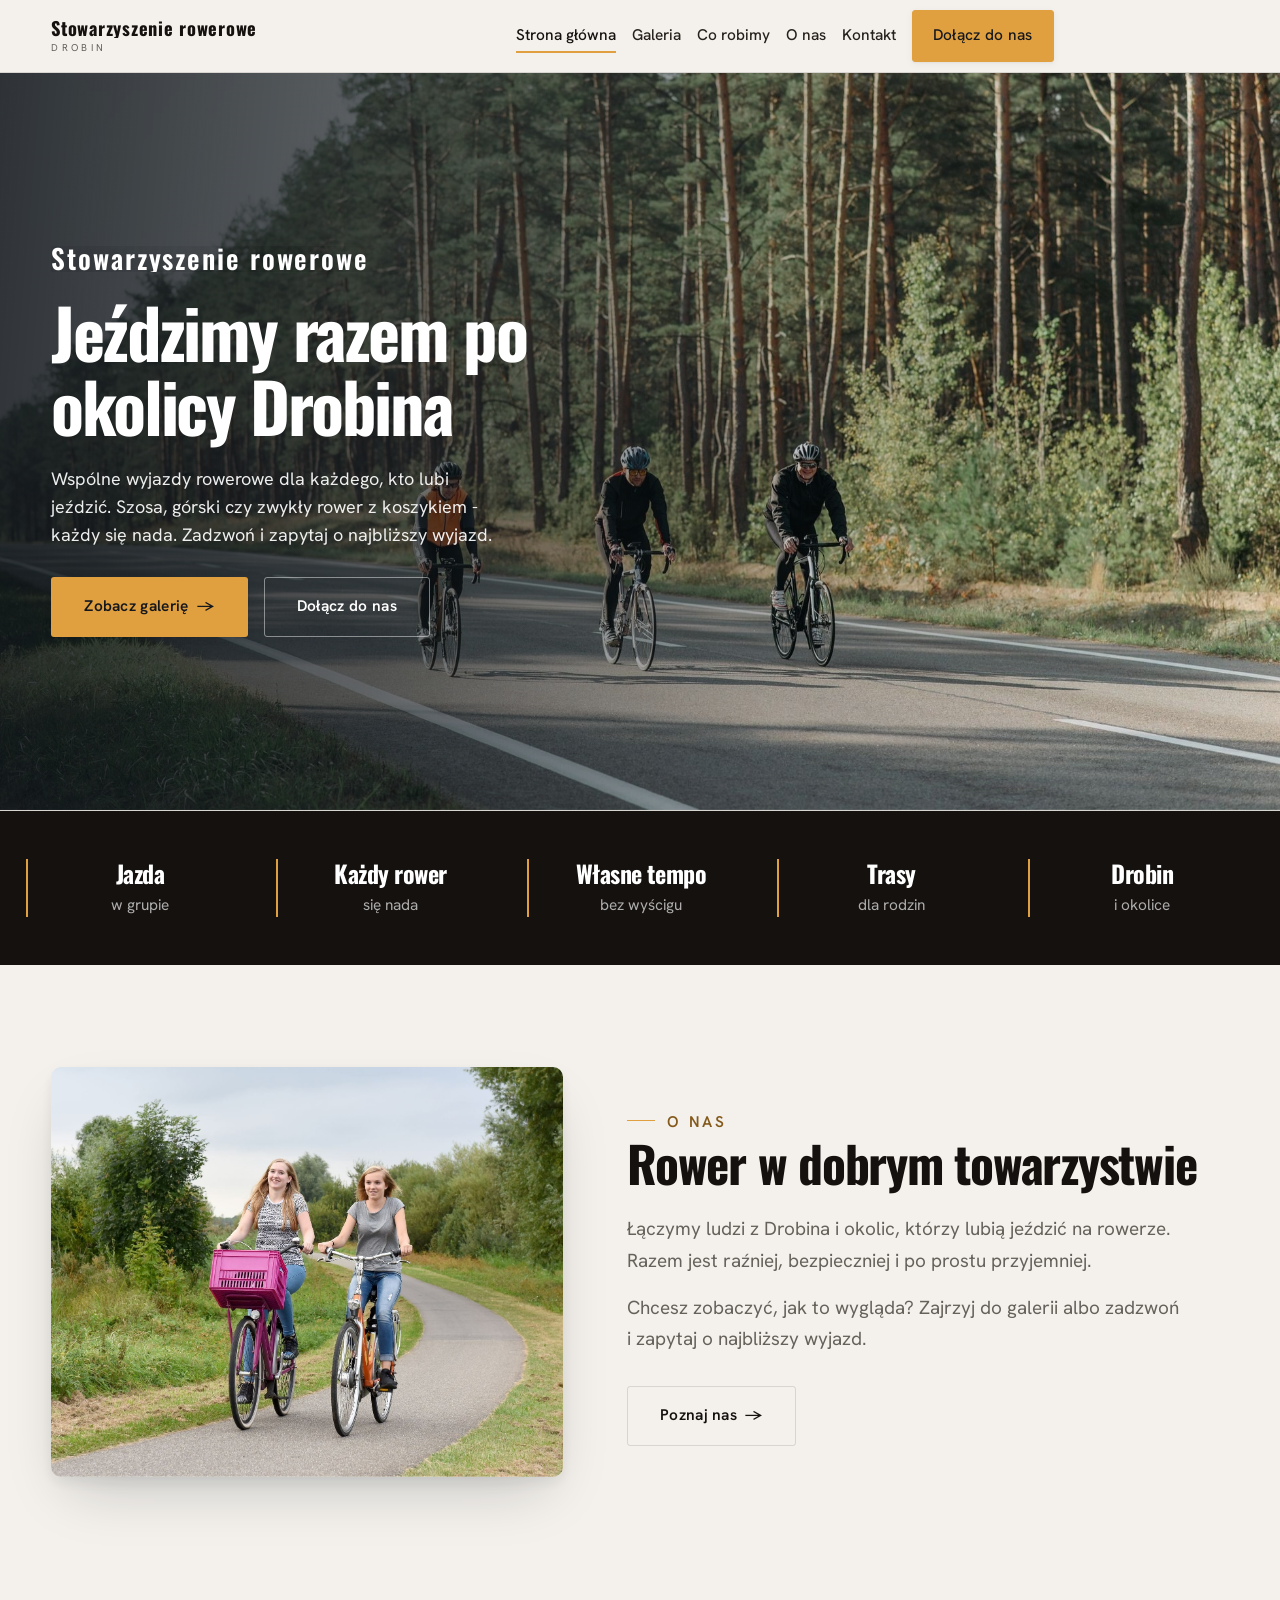
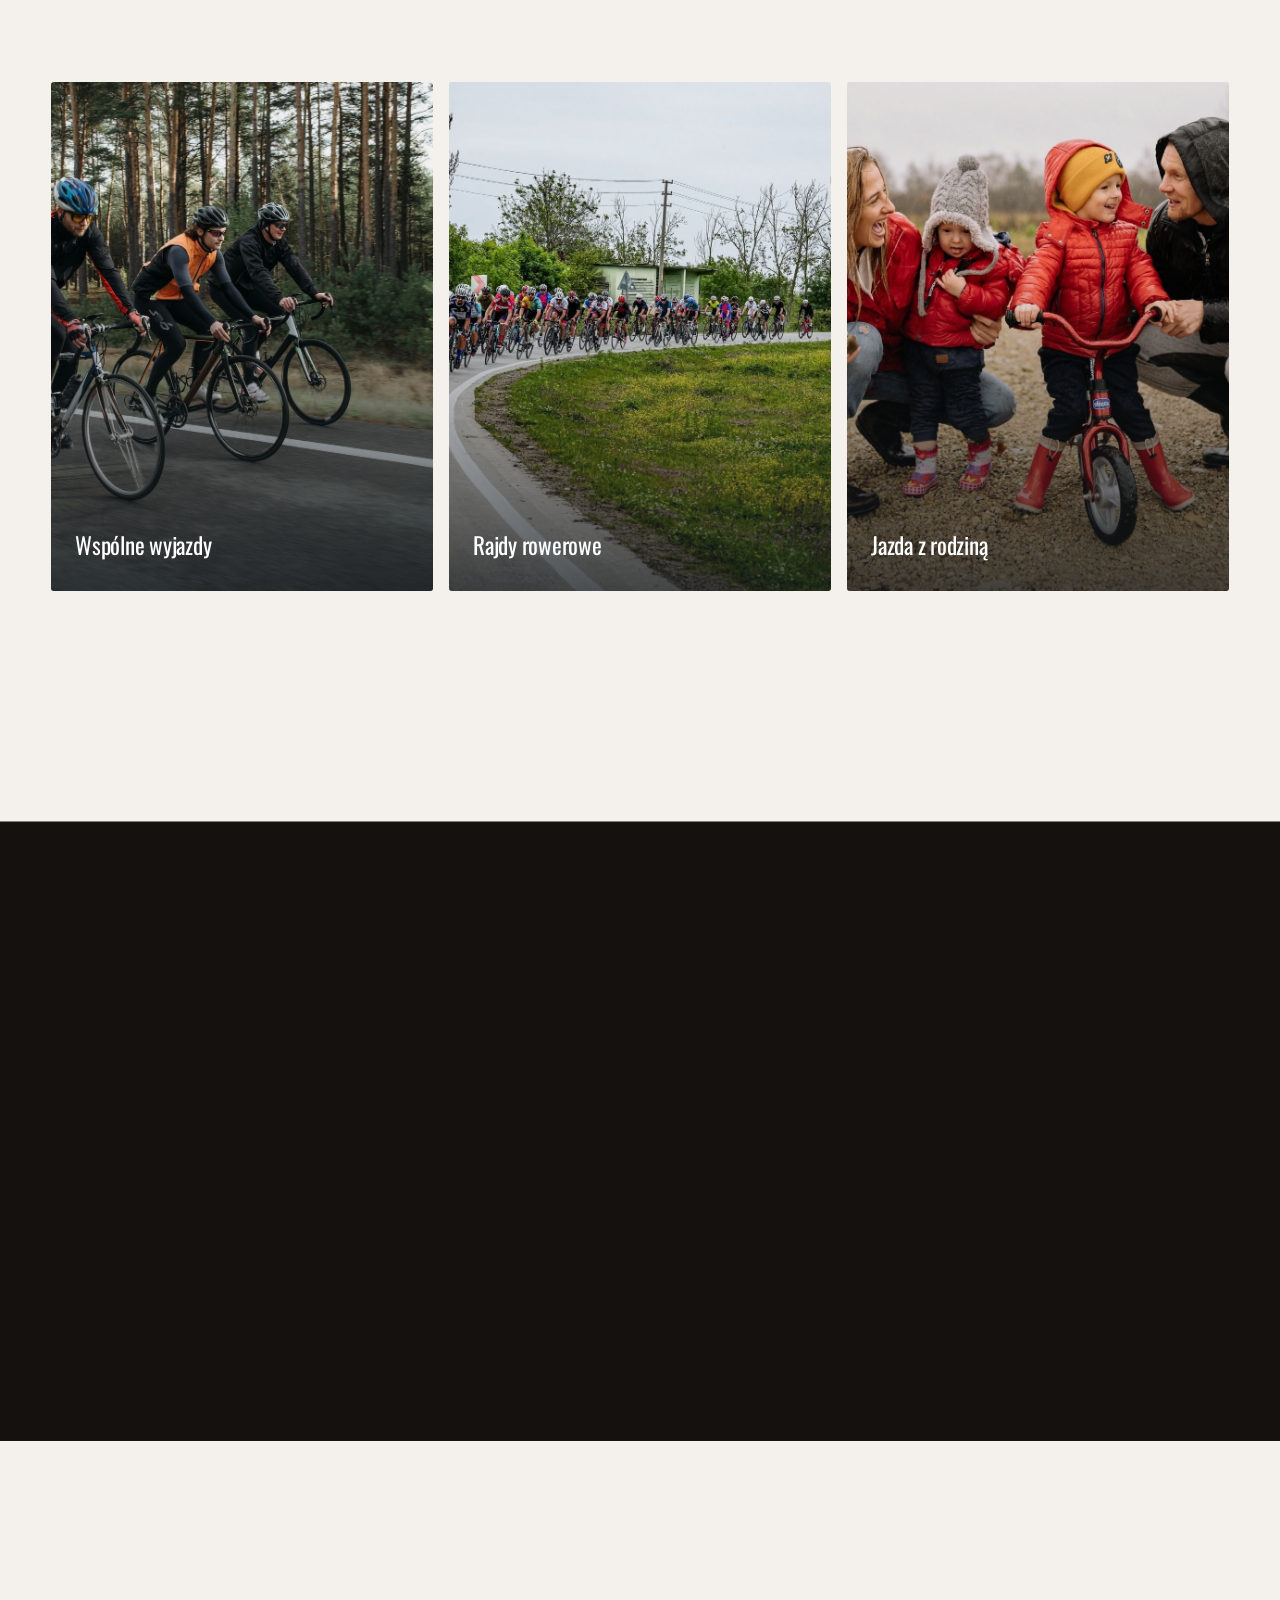
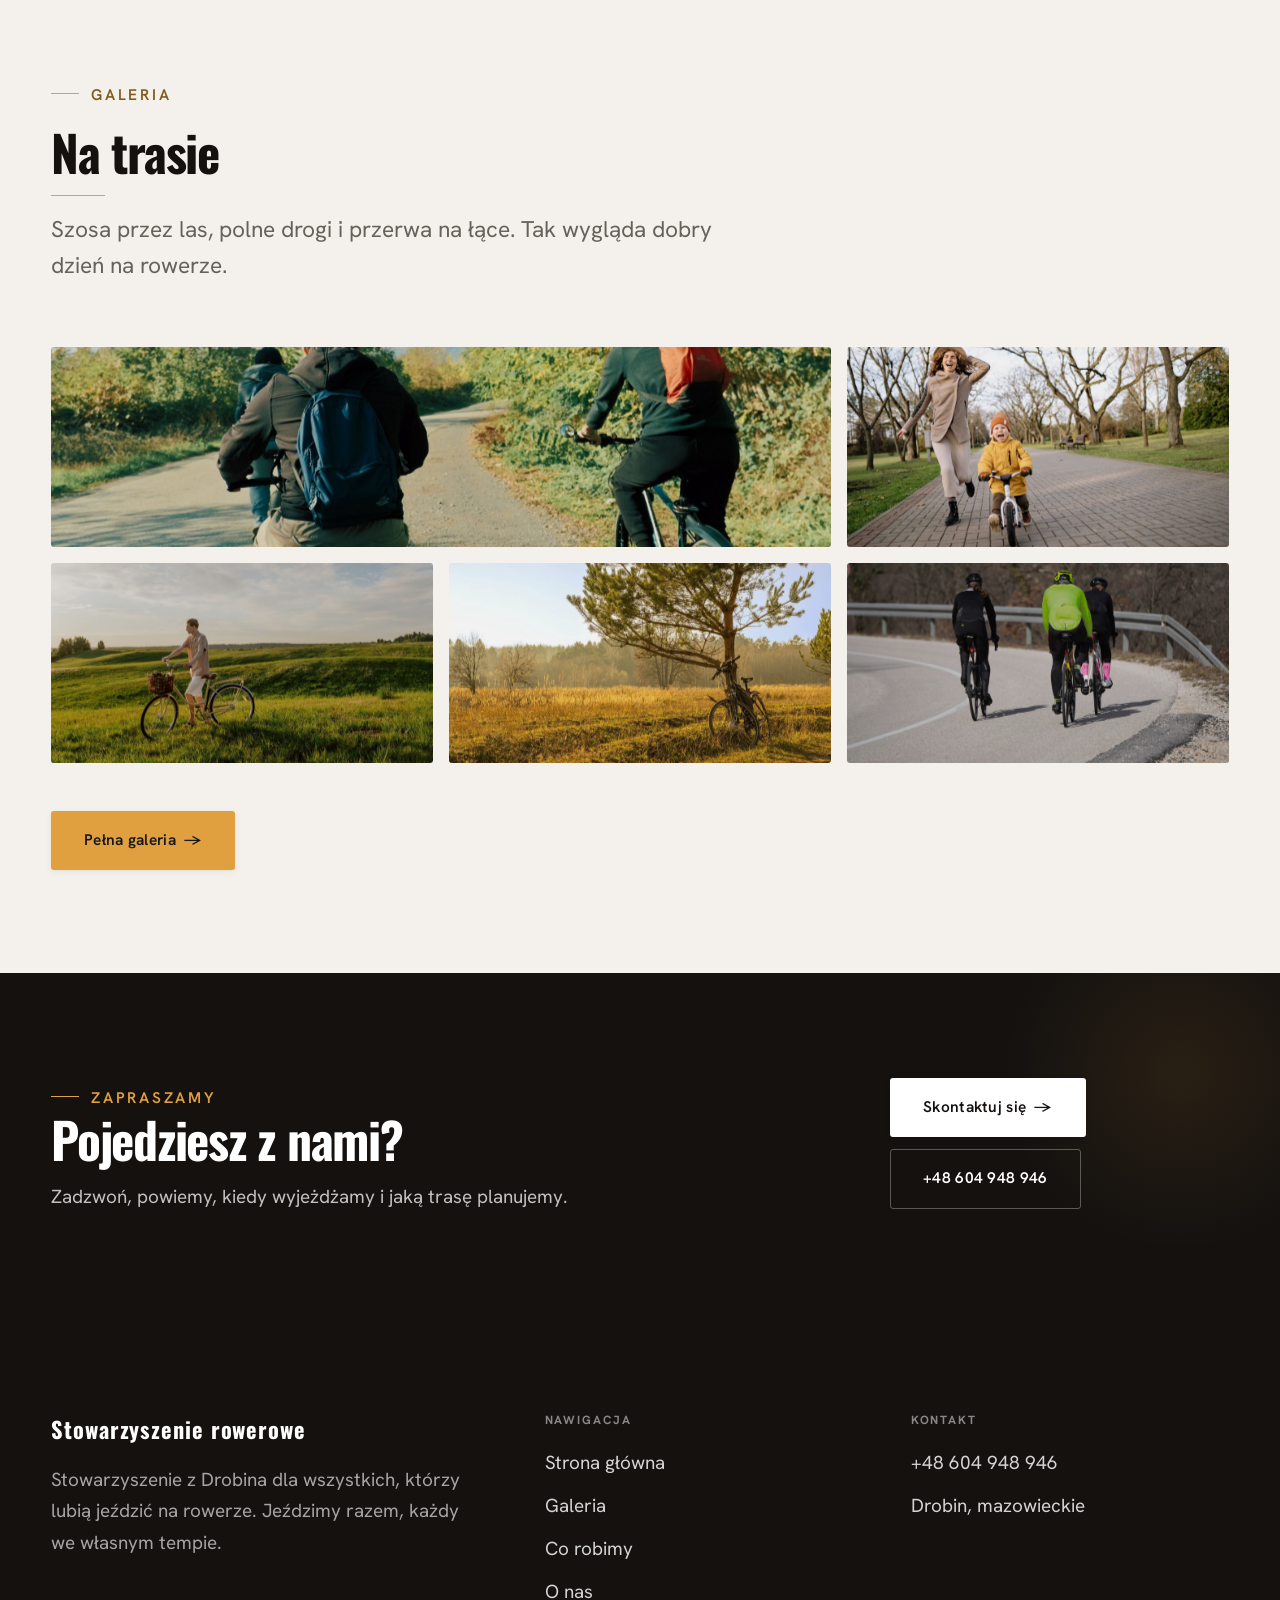
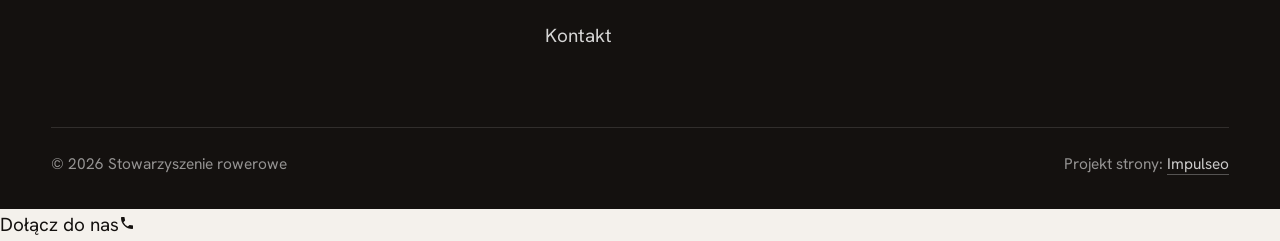
==== commit bb77f95f: "[claude-edit][cmt:79185a04-bdc6-44f3-afbe-69335b0e83be] Przebudowa dema: stowarzyszenie rowerowe z D" ====
--- a/index.html
+++ b/index.html
@@ -3,108 +3,85 @@
 <head>
 <meta charset="UTF-8">
 <meta name="viewport" content="width=device-width, initial-scale=1.0">
-<title>Gabinet Weterynaryjny Marcin Fronczak - Gabinet weterynaryjny · Drobin</title>
-<meta name="description" content="Gabinet Weterynaryjny Marcin Fronczak - gabinet weterynaryjny w Drobinie. Diagnostyka, leczenie i profilaktyka zwierząt domowych, szczepienia i porady żywieniowe. Zadzwoń i umów wizytę.">
-<link rel="canonical" href="https://kris20032.github.io/weterynarz-fronczak/">
+<title>Stowarzyszenie rowerowe · Drobin</title>
+<meta name="description" content="Stowarzyszenie rowerowe z Drobina. Wspólne wyjazdy rowerowe po okolicy, spokojne trasy dla rodzin i jazda w grupie dla każdego, kto lubi rower. Zadzwoń i zapytaj o najbliższy wyjazd.">
+<link rel="canonical" href="https://impulseo-pl.github.io/weterynarz-fronczak/">
 <meta name="robots" content="noindex, nofollow">
 <meta property="og:type" content="website">
 <meta property="og:locale" content="pl_PL">
-<meta property="og:site_name" content="Gabinet Weterynaryjny Marcin Fronczak">
-<meta property="og:title" content="Gabinet Weterynaryjny Marcin Fronczak - Gabinet weterynaryjny · Drobin">
-<meta property="og:description" content="Gabinet Weterynaryjny Marcin Fronczak - gabinet weterynaryjny w Drobinie. Diagnostyka, leczenie i profilaktyka zwierząt domowych, szczepienia i porady żywieniowe. Zadzwoń i umów wizytę.">
-<meta property="og:url" content="https://kris20032.github.io/weterynarz-fronczak/">
-<meta property="og:image" content="https://kris20032.github.io/weterynarz-fronczak/img/og.jpg">
+<meta property="og:site_name" content="Stowarzyszenie rowerowe">
+<meta property="og:title" content="Stowarzyszenie rowerowe · Drobin">
+<meta property="og:description" content="Stowarzyszenie rowerowe z Drobina. Wspólne wyjazdy rowerowe po okolicy, spokojne trasy dla rodzin i jazda w grupie dla każdego, kto lubi rower. Zadzwoń i zapytaj o najbliższy wyjazd.">
+<meta property="og:url" content="https://impulseo-pl.github.io/weterynarz-fronczak/">
+<meta property="og:image" content="https://impulseo-pl.github.io/weterynarz-fronczak/img/og.jpg">
 <meta property="og:image:width" content="1200">
 <meta property="og:image:height" content="630">
 <meta name="twitter:card" content="summary_large_image">
-<script type="application/ld+json">{"@context": "https://schema.org", "@type": "VeterinaryCare", "name": "Gabinet Weterynaryjny Marcin Fronczak", "url": "https://kris20032.github.io/weterynarz-fronczak/", "telephone": "+48604948946", "image": "https://kris20032.github.io/weterynarz-fronczak/img/og.jpg", "address": "Powstania Styczniowego 26, 09-210 Drobin", "sameAs": ["https://maps.google.com/?cid=17119711081844215733"]}</script>
+<script type="application/ld+json">{"@context": "https://schema.org", "@type": "LocalBusiness", "name": "Stowarzyszenie rowerowe", "url": "https://impulseo-pl.github.io/weterynarz-fronczak/", "telephone": "+48604948946", "image": "https://impulseo-pl.github.io/weterynarz-fronczak/img/og.jpg", "address": "Drobin, mazowieckie"}</script>
 <link rel="preconnect" href="https://fonts.googleapis.com">
 <link rel="preconnect" href="https://fonts.gstatic.com" crossorigin>
-<link href="https://fonts.googleapis.com/css2?family=Schibsted+Grotesk:wght@500;600;700&family=Mulish:wght@400;500;600;700&display=swap" rel="stylesheet">
-<link rel="stylesheet" href="assets/styles.css?v=239d1081">
+<link href="https://fonts.googleapis.com/css2?family=Oswald:wght@500;600;700&family=Hanken+Grotesk:wght@400;500;600&display=swap" rel="stylesheet">
+<link rel="stylesheet" href="assets/styles.css?v=fac3b103">
 </head>
 <body>
 
 <header class="nav">
   <div class="wrap nav-inner">
-    <a class="brand" href="index.html"><span class="name">Marcin Fronczak</span><span class="sub">Drobin</span></a>
+    <a class="brand" href="index.html"><span class="name">Stowarzyszenie rowerowe</span><span class="sub">Drobin</span></a>
     <nav class="nav-links">
-      <a href="oferta.html">Usługi</a>
-      <a href="realizacje.html">Gabinet</a>
+      <a href="index.html" class="active" aria-current="page">Strona główna</a>
+      <a href="realizacje.html">Galeria</a>
+      <a href="oferta.html">Co robimy</a>
       <a href="o-nas.html">O nas</a>
-      <a href="kontakt.html">Rejestracja</a>
-      <a href="kontakt.html" class="btn btn-accent">Umów wizytę</a>
+      <a href="kontakt.html">Kontakt</a>
+      <a href="kontakt.html" class="btn btn-accent">Dołącz do nas</a>
     </nav>
     <button class="nav-toggle" aria-label="Menu"><span></span><span></span><span></span></button>
   </div>
 </header>
 
 <main>
-<section class="hero-klinika">
-  <img class="hk-photo" src="img/hero.jpg" fetchpriority="high" alt="Gabinet Weterynaryjny Marcin Fronczak" width="1880" height="1253">
-  <div class="hk-panel">
-      <span class="eyebrow">Gabinet weterynaryjny · Drobin · od 2006</span>
-      <h1 class="hk-title">Zdrowie psa i kota pod opieką w Drobinie</h1>
-      <p class="hk-lead">Kontrola, szczepienie albo kłopot ze zdrowiem pupila? Zadzwoń, umówimy wizytę w dogodnym terminie.</p>
-      <div class="hk-actions">
-        <a href="kontakt.html" class="btn btn-accent">Umów wizytę <span class="arr">→</span></a>
-        <a href="tel:+48604948946" class="btn btn-ghost">Zadzwoń +48 604 948 946</a>
+<section class="hero-cine">
+  <img src="img/hero.jpg" fetchpriority="high" data-rotate="img/g11.jpg|img/g12.jpg" alt="Stowarzyszenie rowerowe - Jeździmy razem po okolicy Drobina" width="1880" height="1255">
+  <div class="wrap">
+    <div class="hero-copy">
+      <div class="brandmark bm-s"><span class="bm-line"><span>Stowarzyszenie rowerowe</span></span></div>
+      <h1>Jeździmy razem po okolicy Drobina</h1>
+      <p class="lead">Wspólne wyjazdy rowerowe dla każdego, kto lubi jeździć. Szosa, górski czy zwykły rower z koszykiem - każdy się nada. Zadzwoń i zapytaj o najbliższy wyjazd.</p>
+      <div class="hero-actions">
+        <a href="realizacje.html" class="btn btn-accent">Zobacz galerię <span class="arr">→</span></a>
+        <a href="kontakt.html" class="btn btn-ghost btn-on-dark">Dołącz do nas</a>
       </div>
-      <p class="hk-rating"><span class="g-badge"><svg class="gb-ico" viewBox="0 0 24 24" width="18" height="18" aria-hidden="true"><path fill="#4285F4" d="M22.56 12.25c0-.78-.07-1.53-.2-2.25H12v4.26h5.92c-.26 1.37-1.04 2.53-2.21 3.31v2.77h3.57c2.08-1.92 3.28-4.74 3.28-8.09z"/><path fill="#34A853" d="M12 23c2.97 0 5.46-.98 7.28-2.66l-3.57-2.77c-.98.66-2.23 1.06-3.71 1.06-2.86 0-5.29-1.93-6.16-4.53H2.18v2.84C3.99 20.53 7.7 23 12 23z"/><path fill="#FBBC05" d="M5.84 14.09c-.22-.66-.35-1.36-.35-2.09s.13-1.43.35-2.09V7.07H2.18C1.43 8.55 1 10.22 1 12s.43 3.45 1.18 4.93l2.85-2.22.81-.62z"/><path fill="#EA4335" d="M12 5.38c1.62 0 3.06.56 4.21 1.64l3.15-3.15C17.45 2.09 14.97 1 12 1 7.7 1 3.99 3.47 2.18 7.07l3.66 2.84c.87-2.6 3.3-4.53 6.16-4.53z"/></svg><b class="gb-ocena">4,8</b><svg class="gb-stars" viewBox="0 0 90 18" width="74" height="14.8" aria-hidden="true"><g fill="currentColor" opacity=".26"><path transform="translate(0,0)" d="M9 1.6l2.2 4.46 4.92.72-3.56 3.47.84 4.9L9 12.74l-4.4 2.31.84-4.9L1.88 6.68l4.92-.72L9 1.6Z"/><path transform="translate(18,0)" d="M9 1.6l2.2 4.46 4.92.72-3.56 3.47.84 4.9L9 12.74l-4.4 2.31.84-4.9L1.88 6.68l4.92-.72L9 1.6Z"/><path transform="translate(36,0)" d="M9 1.6l2.2 4.46 4.92.72-3.56 3.47.84 4.9L9 12.74l-4.4 2.31.84-4.9L1.88 6.68l4.92-.72L9 1.6Z"/><path transform="translate(54,0)" d="M9 1.6l2.2 4.46 4.92.72-3.56 3.47.84 4.9L9 12.74l-4.4 2.31.84-4.9L1.88 6.68l4.92-.72L9 1.6Z"/><path transform="translate(72,0)" d="M9 1.6l2.2 4.46 4.92.72-3.56 3.47.84 4.9L9 12.74l-4.4 2.31.84-4.9L1.88 6.68l4.92-.72L9 1.6Z"/></g><clipPath id="gs960"><rect x="0" y="0" width="86.4" height="18"/></clipPath><g fill="#FBBC04" clip-path="url(#gs960)"><path transform="translate(0,0)" d="M9 1.6l2.2 4.46 4.92.72-3.56 3.47.84 4.9L9 12.74l-4.4 2.31.84-4.9L1.88 6.68l4.92-.72L9 1.6Z"/><path transform="translate(18,0)" d="M9 1.6l2.2 4.46 4.92.72-3.56 3.47.84 4.9L9 12.74l-4.4 2.31.84-4.9L1.88 6.68l4.92-.72L9 1.6Z"/><path transform="translate(36,0)" d="M9 1.6l2.2 4.46 4.92.72-3.56 3.47.84 4.9L9 12.74l-4.4 2.31.84-4.9L1.88 6.68l4.92-.72L9 1.6Z"/><path transform="translate(54,0)" d="M9 1.6l2.2 4.46 4.92.72-3.56 3.47.84 4.9L9 12.74l-4.4 2.31.84-4.9L1.88 6.68l4.92-.72L9 1.6Z"/><path transform="translate(72,0)" d="M9 1.6l2.2 4.46 4.92.72-3.56 3.47.84 4.9L9 12.74l-4.4 2.31.84-4.9L1.88 6.68l4.92-.72L9 1.6Z"/></g></svg><span class="gb-txt">w Google</span></span></p>
-  </div>
-</section>
-<section class="komfort-bar">
-  <div class="wrap">
-    <ul class="kb-row">
-      <li class="reveal"><span class="kb-tick"></span>Spokojne podejście do zwierzaka</li>
-      <li class="reveal"><span class="kb-tick"></span>Jasno tłumaczymy plan opieki</li>
-      <li class="reveal"><span class="kb-tick"></span>Wizyta bez pośpiechu</li>
-      <li class="reveal"><span class="kb-tick"></span>Drobin i okolice</li>
-    </ul>
-  </div>
-</section>
-<section class="opinie-mini" aria-label="Opinie klientów">
-  <div class="wrap">
-    <div class="om-row">
-      <div class="om-item reveal"><blockquote>„Jestem bardzo zadowolona.”</blockquote><span class="om-autor">Marzena Kostun</span></div>
-      <div class="om-item reveal"><blockquote>„Zawsze pomaga”</blockquote><span class="om-autor">Henryk Jeziak</span></div>
     </div>
   </div>
 </section>
-<section class="trust-band-klinika">
+<section class="strip n-5" style="padding-block:0">
   <div class="wrap">
-    <div class="kt-stats">
-      <div class="kt-stat reveal"><span class="kt-num">20</span><span class="kt-lab">lat opieki</span></div>
-    </div>
-    <div class="kt-google reveal"><span class="g-badge"><svg class="gb-ico" viewBox="0 0 24 24" width="18" height="18" aria-hidden="true"><path fill="#4285F4" d="M22.56 12.25c0-.78-.07-1.53-.2-2.25H12v4.26h5.92c-.26 1.37-1.04 2.53-2.21 3.31v2.77h3.57c2.08-1.92 3.28-4.74 3.28-8.09z"/><path fill="#34A853" d="M12 23c2.97 0 5.46-.98 7.28-2.66l-3.57-2.77c-.98.66-2.23 1.06-3.71 1.06-2.86 0-5.29-1.93-6.16-4.53H2.18v2.84C3.99 20.53 7.7 23 12 23z"/><path fill="#FBBC05" d="M5.84 14.09c-.22-.66-.35-1.36-.35-2.09s.13-1.43.35-2.09V7.07H2.18C1.43 8.55 1 10.22 1 12s.43 3.45 1.18 4.93l2.85-2.22.81-.62z"/><path fill="#EA4335" d="M12 5.38c1.62 0 3.06.56 4.21 1.64l3.15-3.15C17.45 2.09 14.97 1 12 1 7.7 1 3.99 3.47 2.18 7.07l3.66 2.84c.87-2.6 3.3-4.53 6.16-4.53z"/></svg><b class="gb-ocena">4,8</b><svg class="gb-stars" viewBox="0 0 90 18" width="74" height="14.8" aria-hidden="true"><g fill="currentColor" opacity=".26"><path transform="translate(0,0)" d="M9 1.6l2.2 4.46 4.92.72-3.56 3.47.84 4.9L9 12.74l-4.4 2.31.84-4.9L1.88 6.68l4.92-.72L9 1.6Z"/><path transform="translate(18,0)" d="M9 1.6l2.2 4.46 4.92.72-3.56 3.47.84 4.9L9 12.74l-4.4 2.31.84-4.9L1.88 6.68l4.92-.72L9 1.6Z"/><path transform="translate(36,0)" d="M9 1.6l2.2 4.46 4.92.72-3.56 3.47.84 4.9L9 12.74l-4.4 2.31.84-4.9L1.88 6.68l4.92-.72L9 1.6Z"/><path transform="translate(54,0)" d="M9 1.6l2.2 4.46 4.92.72-3.56 3.47.84 4.9L9 12.74l-4.4 2.31.84-4.9L1.88 6.68l4.92-.72L9 1.6Z"/><path transform="translate(72,0)" d="M9 1.6l2.2 4.46 4.92.72-3.56 3.47.84 4.9L9 12.74l-4.4 2.31.84-4.9L1.88 6.68l4.92-.72L9 1.6Z"/></g><clipPath id="gs960"><rect x="0" y="0" width="86.4" height="18"/></clipPath><g fill="#FBBC04" clip-path="url(#gs960)"><path transform="translate(0,0)" d="M9 1.6l2.2 4.46 4.92.72-3.56 3.47.84 4.9L9 12.74l-4.4 2.31.84-4.9L1.88 6.68l4.92-.72L9 1.6Z"/><path transform="translate(18,0)" d="M9 1.6l2.2 4.46 4.92.72-3.56 3.47.84 4.9L9 12.74l-4.4 2.31.84-4.9L1.88 6.68l4.92-.72L9 1.6Z"/><path transform="translate(36,0)" d="M9 1.6l2.2 4.46 4.92.72-3.56 3.47.84 4.9L9 12.74l-4.4 2.31.84-4.9L1.88 6.68l4.92-.72L9 1.6Z"/><path transform="translate(54,0)" d="M9 1.6l2.2 4.46 4.92.72-3.56 3.47.84 4.9L9 12.74l-4.4 2.31.84-4.9L1.88 6.68l4.92-.72L9 1.6Z"/><path transform="translate(72,0)" d="M9 1.6l2.2 4.46 4.92.72-3.56 3.47.84 4.9L9 12.74l-4.4 2.31.84-4.9L1.88 6.68l4.92-.72L9 1.6Z"/></g></svg><span class="gb-txt">w Google</span></span></div>
+    <div class="item reveal"><div class="k">Jazda</div><div class="v">w grupie</div></div>
+    <div class="item reveal"><div class="k">Każdy rower</div><div class="v">się nada</div></div>
+    <div class="item reveal"><div class="k">Własne tempo</div><div class="v">bez wyścigu</div></div>
+    <div class="item reveal"><div class="k">Trasy</div><div class="v">dla rodzin</div></div>
+    <div class="item reveal"><div class="k">Drobin</div><div class="v">i okolice</div></div>
   </div>
 </section>
-<section class="proces proces-os klinika">
-  <div class="wrap proc-grid">
-    <div class="proc-side">
-      <div class="head reveal">
-        <span class="eyebrow">Jak wygląda wizyta</span>
-        <h2>Spokojnie, krok po kroku</h2>
-        <p>U nas wizyta to rozmowa i opieka, nie stres. Wiesz, co się dzieje na każdym etapie.</p>
-      </div>
-      <div class="proc-count" aria-hidden="true"><span class="pc-cur">01</span><span class="pc-all">/ 04</span></div>
-      <div class="proc-bar" aria-hidden="true"><i></i></div>
-      <p class="proc-now" aria-hidden="true">Umów wizytę</p>
+<section>
+  <div class="wrap split">
+    <div class="split-art reveal"><img src="img/g1.jpg" alt="Stowarzyszenie rowerowe - wspólna jazda" loading="lazy" width="1880" height="1253" decoding="async"></div>
+    <div class="split-copy reveal">
+      <span class="eyebrow">O nas</span>
+      <h2>Rower w dobrym towarzystwie</h2>
+      <p class="muted">Łączymy ludzi z Drobina i okolic, którzy lubią jeździć na rowerze. Razem jest raźniej, bezpieczniej i po prostu przyjemniej.</p>
+      <p class="muted">Chcesz zobaczyć, jak to wygląda? Zajrzyj do galerii albo zadzwoń i zapytaj o najbliższy wyjazd.</p>
+      <a href="o-nas.html" class="btn btn-ghost">Poznaj nas <span class="arr">→</span></a>
     </div>
-    <ol class="proces-line">
-      <li class="reveal"><span class="pno">01</span><h3>Umów wizytę</h3><p>Zadzwoń lub napisz - znajdziemy dogodny termin.</p></li>
-      <li class="reveal"><span class="pno">02</span><h3>Badanie pupila</h3><p>Spokojnie oglądamy i badamy zwierzę, bez pośpiechu i stresu.</p></li>
-      <li class="reveal"><span class="pno">03</span><h3>Plan opieki</h3><p>Jasno tłumaczymy, co proponujemy i dlaczego - bez niejasności.</p></li>
-      <li class="reveal"><span class="pno">04</span><h3>Leczenie i kontrola</h3><p>Czuwamy nad zdrowiem pupila także po wizycie.</p></li>
-    </ol>
   </div>
 </section>
 <section class="gateways-band">
   <div class="wrap">
     <div class="gateways">
-      <a href="oferta.html" class="gateway reveal"><img src="img/g1.jpg" alt="Wizyty i konsultacje" loading="lazy" width="1542" height="1000" decoding="async"><span class="g-ttl">Wizyty i konsultacje</span></a>
-      <a href="oferta.html" class="gateway reveal"><img src="img/g2.jpg" alt="Diagnostyka" loading="lazy" width="1600" height="1066" decoding="async"><span class="g-ttl">Diagnostyka</span></a>
-      <a href="oferta.html" class="gateway reveal"><img src="img/g3.jpg" alt="Leczenie" loading="lazy" width="1600" height="1066" decoding="async"><span class="g-ttl">Leczenie</span></a>
+      <a href="oferta.html" class="gateway reveal"><img src="img/g2.jpg" alt="Wspólne wyjazdy" loading="lazy" width="1880" height="1255" decoding="async"><span class="g-ttl">Wspólne wyjazdy</span></a>
+      <a href="oferta.html" class="gateway reveal"><img src="img/g3.jpg" alt="Rajdy rowerowe" loading="lazy" width="1880" height="1253" decoding="async"><span class="g-ttl">Rajdy rowerowe</span></a>
+      <a href="oferta.html" class="gateway reveal"><img src="img/g4.jpg" alt="Jazda z rodziną" loading="lazy" width="1880" height="1253" decoding="async"><span class="g-ttl">Jazda z rodziną</span></a>
     </div>
   </div>
 </section>
@@ -114,60 +91,29 @@
 <section>
   <div class="wrap">
     <div class="head reveal">
-      <span class="eyebrow">Nasz gabinet</span>
-      <h2>Nasi pacjenci</h2>
-      <p>Psy, koty i kociaki, którymi zajmujemy się na co dzień.</p>
+      <span class="eyebrow">Galeria</span>
+      <h2>Na trasie</h2>
+      <p>Szosa przez las, polne drogi i przerwa na łące. Tak wygląda dobry dzień na rowerze.</p>
     </div>
     <div class="gallery">
-      <div class="tile t-two3 reveal"><img src="img/g4.jpg" alt="Gabinet Weterynaryjny Marcin Fronczak" loading="lazy" width="1542" height="1000" decoding="async"></div>
-      <div class="tile t-third reveal"><img src="img/g6.jpg" alt="Gabinet Weterynaryjny Marcin Fronczak" loading="lazy" width="1562" height="1030" decoding="async"></div>
-      <div class="tile t-third reveal"><img src="img/g7.jpg" alt="Gabinet Weterynaryjny Marcin Fronczak" loading="lazy" width="1600" height="1068" decoding="async"></div>
-      <div class="tile t-third reveal"><img src="img/g8.jpg" alt="Gabinet Weterynaryjny Marcin Fronczak" loading="lazy" width="1600" height="1068" decoding="async"></div>
-      <div class="tile t-third reveal"><img src="img/g9.jpg" alt="Gabinet Weterynaryjny Marcin Fronczak" loading="lazy" width="1600" height="1066" decoding="async"></div>
+      <div class="tile t-two3 reveal"><img src="img/g6.jpg" alt="Stowarzyszenie rowerowe" loading="lazy" width="1880" height="1254" decoding="async"></div>
+      <div class="tile t-third reveal"><img src="img/g7.jpg" alt="Stowarzyszenie rowerowe" loading="lazy" width="1880" height="1253" decoding="async"></div>
+      <div class="tile t-third reveal"><img src="img/g8.jpg" alt="Stowarzyszenie rowerowe" loading="lazy" width="1880" height="1253" decoding="async"></div>
+      <div class="tile t-third reveal"><img src="img/g9.jpg" alt="Stowarzyszenie rowerowe" loading="lazy" width="1880" height="1253" decoding="async"></div>
+      <div class="tile t-third reveal"><img src="img/g10.jpg" alt="Stowarzyszenie rowerowe" loading="lazy" width="1880" height="1253" decoding="async"></div>
     </div>
     <div style="margin-top:var(--space-7)" class="reveal"><a href="realizacje.html" class="btn btn-accent">Pełna galeria <span class="arr">→</span></a></div>
-  </div>
-</section>
-<section class="opinie">
-  <div class="wrap">
-    <div class="head center reveal">
-      <span class="eyebrow">Opinie</span>
-      <h2>Co mówią klienci</h2>
-    </div>
-    <p class="op-meta reveal"><span class="g-badge"><svg class="gb-ico" viewBox="0 0 24 24" width="18" height="18" aria-hidden="true"><path fill="#4285F4" d="M22.56 12.25c0-.78-.07-1.53-.2-2.25H12v4.26h5.92c-.26 1.37-1.04 2.53-2.21 3.31v2.77h3.57c2.08-1.92 3.28-4.74 3.28-8.09z"/><path fill="#34A853" d="M12 23c2.97 0 5.46-.98 7.28-2.66l-3.57-2.77c-.98.66-2.23 1.06-3.71 1.06-2.86 0-5.29-1.93-6.16-4.53H2.18v2.84C3.99 20.53 7.7 23 12 23z"/><path fill="#FBBC05" d="M5.84 14.09c-.22-.66-.35-1.36-.35-2.09s.13-1.43.35-2.09V7.07H2.18C1.43 8.55 1 10.22 1 12s.43 3.45 1.18 4.93l2.85-2.22.81-.62z"/><path fill="#EA4335" d="M12 5.38c1.62 0 3.06.56 4.21 1.64l3.15-3.15C17.45 2.09 14.97 1 12 1 7.7 1 3.99 3.47 2.18 7.07l3.66 2.84c.87-2.6 3.3-4.53 6.16-4.53z"/></svg><b class="gb-ocena">4,8</b><svg class="gb-stars" viewBox="0 0 90 18" width="74" height="14.8" aria-hidden="true"><g fill="currentColor" opacity=".26"><path transform="translate(0,0)" d="M9 1.6l2.2 4.46 4.92.72-3.56 3.47.84 4.9L9 12.74l-4.4 2.31.84-4.9L1.88 6.68l4.92-.72L9 1.6Z"/><path transform="translate(18,0)" d="M9 1.6l2.2 4.46 4.92.72-3.56 3.47.84 4.9L9 12.74l-4.4 2.31.84-4.9L1.88 6.68l4.92-.72L9 1.6Z"/><path transform="translate(36,0)" d="M9 1.6l2.2 4.46 4.92.72-3.56 3.47.84 4.9L9 12.74l-4.4 2.31.84-4.9L1.88 6.68l4.92-.72L9 1.6Z"/><path transform="translate(54,0)" d="M9 1.6l2.2 4.46 4.92.72-3.56 3.47.84 4.9L9 12.74l-4.4 2.31.84-4.9L1.88 6.68l4.92-.72L9 1.6Z"/><path transform="translate(72,0)" d="M9 1.6l2.2 4.46 4.92.72-3.56 3.47.84 4.9L9 12.74l-4.4 2.31.84-4.9L1.88 6.68l4.92-.72L9 1.6Z"/></g><clipPath id="gs960"><rect x="0" y="0" width="86.4" height="18"/></clipPath><g fill="#FBBC04" clip-path="url(#gs960)"><path transform="translate(0,0)" d="M9 1.6l2.2 4.46 4.92.72-3.56 3.47.84 4.9L9 12.74l-4.4 2.31.84-4.9L1.88 6.68l4.92-.72L9 1.6Z"/><path transform="translate(18,0)" d="M9 1.6l2.2 4.46 4.92.72-3.56 3.47.84 4.9L9 12.74l-4.4 2.31.84-4.9L1.88 6.68l4.92-.72L9 1.6Z"/><path transform="translate(36,0)" d="M9 1.6l2.2 4.46 4.92.72-3.56 3.47.84 4.9L9 12.74l-4.4 2.31.84-4.9L1.88 6.68l4.92-.72L9 1.6Z"/><path transform="translate(54,0)" d="M9 1.6l2.2 4.46 4.92.72-3.56 3.47.84 4.9L9 12.74l-4.4 2.31.84-4.9L1.88 6.68l4.92-.72L9 1.6Z"/><path transform="translate(72,0)" d="M9 1.6l2.2 4.46 4.92.72-3.56 3.47.84 4.9L9 12.74l-4.4 2.31.84-4.9L1.88 6.68l4.92-.72L9 1.6Z"/></g></svg><span class="gb-txt">w Google</span></span></p>
-    <p class="op-meta reveal"><a class="op-google" href="https://maps.google.com/?cid=17119711081844215733" target="_blank" rel="noopener"><svg class="op-g-ico" viewBox="0 0 24 24" width="17" height="17" aria-hidden="true"><path fill="#4285F4" d="M22.56 12.25c0-.78-.07-1.53-.2-2.25H12v4.26h5.92c-.26 1.37-1.04 2.53-2.21 3.31v2.77h3.57c2.08-1.92 3.28-4.74 3.28-8.09z"/><path fill="#34A853" d="M12 23c2.97 0 5.46-.98 7.28-2.66l-3.57-2.77c-.98.66-2.23 1.06-3.71 1.06-2.86 0-5.29-1.93-6.16-4.53H2.18v2.84C3.99 20.53 7.7 23 12 23z"/><path fill="#FBBC05" d="M5.84 14.09c-.22-.66-.35-1.36-.35-2.09s.13-1.43.35-2.09V7.07H2.18C1.43 8.55 1 10.22 1 12s.43 3.45 1.18 4.93l2.85-2.22.81-.62z"/><path fill="#EA4335" d="M12 5.38c1.62 0 3.06.56 4.21 1.64l3.15-3.15C17.45 2.09 14.97 1 12 1 7.7 1 3.99 3.47 2.18 7.07l3.66 2.84c.87-2.6 3.3-4.53 6.16-4.53z"/></svg><span>Zobacz opinie w Google</span><span class="arr">→</span></a></p>
-    <div class="opinie-grid">
-      <figure class="op-card reveal"><span class="op-star"><svg class="ico-star" width="14" height="14" viewBox="0 0 24 24" style="vertical-align:-2px" aria-hidden="true"><path d="M12 2.8l2.85 5.8 6.4.93-4.63 4.5 1.1 6.37L12 17.4l-5.72 3 1.1-6.37-4.63-4.5 6.4-.93L12 2.8Z" fill="currentColor"/></svg><svg class="ico-star" width="14" height="14" viewBox="0 0 24 24" style="vertical-align:-2px" aria-hidden="true"><path d="M12 2.8l2.85 5.8 6.4.93-4.63 4.5 1.1 6.37L12 17.4l-5.72 3 1.1-6.37-4.63-4.5 6.4-.93L12 2.8Z" fill="currentColor"/></svg><svg class="ico-star" width="14" height="14" viewBox="0 0 24 24" style="vertical-align:-2px" aria-hidden="true"><path d="M12 2.8l2.85 5.8 6.4.93-4.63 4.5 1.1 6.37L12 17.4l-5.72 3 1.1-6.37-4.63-4.5 6.4-.93L12 2.8Z" fill="currentColor"/></svg><svg class="ico-star" width="14" height="14" viewBox="0 0 24 24" style="vertical-align:-2px" aria-hidden="true"><path d="M12 2.8l2.85 5.8 6.4.93-4.63 4.5 1.1 6.37L12 17.4l-5.72 3 1.1-6.37-4.63-4.5 6.4-.93L12 2.8Z" fill="currentColor"/></svg><svg class="ico-star" width="14" height="14" viewBox="0 0 24 24" style="vertical-align:-2px" aria-hidden="true"><path d="M12 2.8l2.85 5.8 6.4.93-4.63 4.5 1.1 6.37L12 17.4l-5.72 3 1.1-6.37-4.63-4.5 6.4-.93L12 2.8Z" fill="currentColor"/></svg></span><blockquote>Jestem bardzo zadowolona. Bardzo dobry i mega pomocny Pan Doktor. Polecam na 100%</blockquote><span class="op-autor">Marzena Kostun</span></figure>
-      <figure class="op-card reveal"><span class="op-star"><svg class="ico-star" width="14" height="14" viewBox="0 0 24 24" style="vertical-align:-2px" aria-hidden="true"><path d="M12 2.8l2.85 5.8 6.4.93-4.63 4.5 1.1 6.37L12 17.4l-5.72 3 1.1-6.37-4.63-4.5 6.4-.93L12 2.8Z" fill="currentColor"/></svg> 4</span><blockquote>Zawsze pomaga</blockquote><span class="op-autor">Henryk Jeziak</span></figure>
-    </div>
-  </div>
-</section>
-<section class="trust">
-  <div class="wrap">
-    <div class="head reveal">
-      <span class="eyebrow">Wizyta</span>
-      <h2>Godziny i rejestracja</h2>
-    </div>
-    <div class="godz reveal">
-      <div class="godz-row"><b>Poniedziałek</b><span>06:30-12:00</span></div>
-      <div class="godz-row"><b>Wtorek</b><span>06:30-12:00, 14:00-18:30</span></div>
-      <div class="godz-row"><b>Środa</b><span>06:30-12:00, 14:00-18:30</span></div>
-      <div class="godz-row"><b>Czwartek</b><span>06:30-12:00, 14:00-18:30</span></div>
-      <div class="godz-row"><b>Piątek</b><span>06:30-12:00</span></div>
-      <div class="godz-row"><b>Sobota</b><span>nieczynne</span></div>
-      <div class="godz-row"><b>Niedziela</b><span>nieczynne</span></div>
-    </div>
   </div>
 </section>
 <section class="cta">
   <div class="wrap">
     <div class="reveal">
       <span class="eyebrow">Zapraszamy</span>
-      <h2>Zadbaj o zdrowie swojego pupila. Umów wizytę.</h2>
-      <p>Zadzwoń lub napisz - zajmiemy się Twoim zwierzakiem spokojnie i bez stresu.</p>
+      <h2>Pojedziesz z nami?</h2>
+      <p>Zadzwoń, powiemy, kiedy wyjeżdżamy i jaką trasę planujemy.</p>
     </div>
     <div class="cta-actions reveal">
-      <a href="kontakt.html" class="btn btn-light">Umów wizytę <span class="arr">→</span></a>
+      <a href="kontakt.html" class="btn btn-light">Skontaktuj się <span class="arr">→</span></a>
       <a href="tel:+48604948946" class="btn btn-ghost btn-ghost-cta">+48 604 948 946</a>
     </div>
   </div>
@@ -178,35 +124,31 @@
   <div class="wrap">
     <div class="foot-grid">
       <div class="foot-brand">
-        <div class="name">Gabinet Weterynaryjny Marcin Fronczak</div>
-        <p>Kontrola, szczepienie albo kłopot ze zdrowiem pupila? Zadzwoń, umówimy wizytę w dogodnym terminie.</p>
+        <div class="name">Stowarzyszenie rowerowe</div>
+        <p>Stowarzyszenie z Drobina dla wszystkich, którzy lubią jeździć na rowerze. Jeździmy razem, każdy we własnym tempie.</p>
       </div>
       <div class="foot-col">
         <h4>Nawigacja</h4>
-        <a href="oferta.html">Usługi</a>
-        <a href="realizacje.html">Gabinet</a>
+        <a href="index.html">Strona główna</a>
+        <a href="realizacje.html">Galeria</a>
+        <a href="oferta.html">Co robimy</a>
         <a href="o-nas.html">O nas</a>
-        <a href="kontakt.html">Rejestracja</a>
+        <a href="kontakt.html">Kontakt</a>
       </div>
       <div class="foot-col">
         <h4>Kontakt</h4>
         <a href="tel:+48604948946">+48 604 948 946</a>
-        <a href="mailto:marcin.fronczak@onet.eu">marcin.fronczak@onet.eu</a>
-        <p>Powstania Styczniowego 26, 09-210 Drobin</p>
-        <a href="https://maps.google.com/?cid=17119711081844215733" target="_blank" rel="noopener">Jak dojechać →</a>
-      <div class="foot-soc">
-        <a class="soc" href="https://maps.google.com/?cid=17119711081844215733" target="_blank" rel="noopener" aria-label="Google - Gabinet Weterynaryjny Marcin Fronczak"><svg viewBox="0 0 24 24" aria-hidden="true" focusable="false"><path d="M12.48 10.92v3.28h7.84c-.24 1.84-.853 3.187-1.787 4.133-1.147 1.147-2.933 2.4-6.053 2.4-4.827 0-8.6-3.893-8.6-8.72s3.773-8.72 8.6-8.72c2.6 0 4.507 1.027 5.907 2.347l2.307-2.307C18.747 1.44 16.133 0 12.48 0 5.867 0 .307 5.387.307 12s5.56 12 12.173 12c3.573 0 6.267-1.173 8.373-3.36 2.16-2.16 2.84-5.213 2.84-7.667 0-.76-.053-1.467-.173-2.053H12.48z" fill="currentColor"/></svg></a>
-      </div>
+        <p>Drobin, mazowieckie</p>
       </div>
     </div>
     <div class="foot-bot">
-      <span>© 2026 Gabinet Weterynaryjny Marcin Fronczak</span>
+      <span>© 2026 Stowarzyszenie rowerowe</span>
       <span>Projekt strony: <a class="foot-credit" href="https://impulseo.pl" target="_blank" rel="noopener">Impulseo</a></span>
     </div>
   </div>
 </footer>
-<div class="sticky-reserve"><a class="sr-book" href="kontakt.html">Umów wizytę</a><a class="sr-call" href="tel:+48604948946" aria-label="Zadzwoń"><svg class="ico-tel" width="16" height="16" viewBox="0 0 24 24" fill="none" aria-hidden="true"><path d="M6.6 10.8a15.5 15.5 0 0 0 6.6 6.6l2.2-2.2a1 1 0 0 1 1-.24 11.4 11.4 0 0 0 3.6.58 1 1 0 0 1 1 1V20a1 1 0 0 1-1 1A17 17 0 0 1 3 4a1 1 0 0 1 1-1h3.5a1 1 0 0 1 1 1c0 1.25.2 2.46.58 3.6a1 1 0 0 1-.25 1l-2.23 2.2Z" fill="currentColor"/></svg></a></div>
-<div class="demo-wazne" data-do="2026-10-02" data-cykl="3" hidden><svg class="dw-ico" width="13" height="13" viewBox="0 0 24 24" fill="none" aria-hidden="true"><circle cx="12" cy="12" r="8.6" stroke="currentColor" stroke-width="1.8"/><path d="M12 7.2V12l3.3 2" stroke="currentColor" stroke-width="1.8" stroke-linecap="round"/></svg><span class="dw-txt"></span></div>
+<div class="sticky-reserve"><a class="sr-book" href="kontakt.html">Dołącz do nas</a><a class="sr-call" href="tel:+48604948946" aria-label="Zadzwoń"><svg class="ico-tel" width="16" height="16" viewBox="0 0 24 24" fill="none" aria-hidden="true"><path d="M6.6 10.8a15.5 15.5 0 0 0 6.6 6.6l2.2-2.2a1 1 0 0 1 1-.24 11.4 11.4 0 0 0 3.6.58 1 1 0 0 1 1 1V20a1 1 0 0 1-1 1A17 17 0 0 1 3 4a1 1 0 0 1 1-1h3.5a1 1 0 0 1 1 1c0 1.25.2 2.46.58 3.6a1 1 0 0 1-.25 1l-2.23 2.2Z" fill="currentColor"/></svg></a></div>
+<div class="demo-wazne" data-do="2026-10-04" data-cykl="3" hidden><svg class="dw-ico" width="13" height="13" viewBox="0 0 24 24" fill="none" aria-hidden="true"><circle cx="12" cy="12" r="8.6" stroke="currentColor" stroke-width="1.8"/><path d="M12 7.2V12l3.3 2" stroke="currentColor" stroke-width="1.8" stroke-linecap="round"/></svg><span class="dw-txt"></span></div>
 
 <script src="assets/main.js"></script>
 </body>
--- a/assets/styles.css
+++ b/assets/styles.css
@@ -6,17 +6,17 @@
 
 :root{
   /* PALETA — jasna, architektoniczna, chłodna */
-  --paper:#F5F8F9;          /* główne tło */
-  --paper-2:#E7EFF1;        /* sekcje alternatywne (chłodny jasny szary) */
-  --paper-3:#E7EFF1;        /* delikatne wypełnienia */
-  --ink:#15333B;            /* tekst główny — chłodny grafit */
-  --ink-soft:#2E545E;       /* nagłówki drugorzędne */
-  --muted:#566C72;          /* tekst poboczny */
-  --line:rgba(21,51,59,.12);/* hairline */
-  --accent:#0F7B83;         /* stonowany petrol-slate — jedyny akcent */
-  --accent-d:#0B5F66;
-  --accent-soft:rgba(15,123,131,.10);
-  --dark:#15333B;           /* sekcje ciemne (stopka/CTA) */
+  --paper:#F4F1EC;          /* główne tło */
+  --paper-2:#E9E4DB;        /* sekcje alternatywne (chłodny jasny szary) */
+  --paper-3:#E9E4DB;        /* delikatne wypełnienia */
+  --ink:#14110F;            /* tekst główny — chłodny grafit */
+  --ink-soft:#26211C;       /* nagłówki drugorzędne */
+  --muted:#8A857C;          /* tekst poboczny */
+  --line:rgba(20,17,15,.12);/* hairline */
+  --accent:#E0A040;         /* stonowany petrol-slate — jedyny akcent */
+  --accent-d:#B97E27;
+  --accent-soft:rgba(224,160,64,.10);
+  --dark:#14110F;           /* sekcje ciemne (stopka/CTA) */
 
   /* HOVER ZDJĘĆ — JEDEN standard dla całego silnika (decyzja K. 04.08.2026, artefakt z wariantami).
      AKTUALNE (K.+Szymon 09.08.2026, wybór z artefaktu 6 wariantów): zoom 1.05 przy 1.4s -
@@ -55,8 +55,8 @@
 
   --hairline:1px solid var(--line);
 
-  --font-display:'Schibsted Grotesk','Inter',sans-serif;
-  --font-body:'Mulish',sans-serif;
+  --font-display:'Oswald','Hanken Grotesk',sans-serif;
+  --font-body:'Hanken Grotesk',sans-serif;
 }
 
 *{box-sizing:border-box;margin:0;padding:0}
@@ -686,171 +686,6 @@
   .g-badge .gb-ico{width:16px;height:16px}
 }
 
-/* === rodzina: klinika === */
-/* ============================================================
-   RODZINA: KLINIKA (dentysta / gabinet medyczny / weterynarz / fizjoterapia)
-   Doklejane NA WIERZCH base.css. Skin gabinet (Schibsted Grotesk + kliniczny teal).
-   Filozofia: ZAUFANIE + SPOKÓJ + "Umów wizytę". Anty-lęk, czysto, miękko (nie szpital).
-   Tokeny TYLKO istniejące (--paper/--paper-2/--accent/--line/--ink/--sh-md/--r-lg).
-   ============================================================ */
-
-/* --- Miększe karty (anty-szpital, przyjazność) --- */
-.svc,.trust-card,.tile,.gateway,.split-art,.svc-row-art{border-radius:var(--r-lg)}
-
-/* --- PROCES WIZYTY (reskin proces-line: kropki teal, spokojnie) --- */
-.proces.klinika{background:var(--paper-2)}
-.proces.klinika .pno{color:var(--accent)}
-.proces.klinika .proces-line li::after{background:var(--accent);box-shadow:0 0 0 4px var(--paper-2)}
-
-/* --- ZESPÓŁ / LEKARZE (renderowane TYLKO z realnych danych z reconu; domyślnie sekcji brak) --- */
-.zespol-grid{display:grid;grid-template-columns:repeat(auto-fit,minmax(15rem,1fr));gap:var(--space-6)}
-.doc{margin:0;background:var(--paper);border:1px solid var(--line);border-radius:var(--r-lg);overflow:hidden;
-  transition:transform .28s var(--ease),box-shadow .28s var(--ease)}
-.doc:hover{transform:translateY(-4px);box-shadow:var(--sh-md)}
-.doc-photo{aspect-ratio:4/5;overflow:hidden;background:var(--paper-2)}
-.doc-photo img{width:100%;height:100%;object-fit:cover}
-.doc figcaption{padding:var(--space-5)}
-.doc-role{display:inline-block;font-size:.72rem;font-weight:700;letter-spacing:.12em;text-transform:uppercase;
-  color:var(--accent);margin-bottom:var(--space-2)}
-.doc-name{font-family:var(--font-display);font-size:1.12rem;margin-bottom:var(--space-2);line-height:1.2}
-.doc-bio{color:var(--muted);font-size:var(--text-sm);line-height:1.55}
-
-/* --- STICKY "Umów wizytę" (mobile) --- */
-.sticky-reserve{display:none}
-@media(max-width:820px){
-  .sticky-reserve{display:flex;position:fixed;left:0;right:0;bottom:0;z-index:90;
-    background:var(--line);box-shadow:0 -6px 20px -10px rgba(0,0,0,.4);padding-bottom:env(safe-area-inset-bottom,0px);transition:transform .25s ease,opacity .25s ease}
-  .sticky-reserve.schowany{transform:translateY(110%);opacity:0;pointer-events:none}
-  .sticky-reserve a{padding:15px 8px;text-align:center;font-weight:700;font-size:.95rem;letter-spacing:.01em}
-  .sr-book{flex:1;background:var(--accent);color:#fff}
-  .sr-call{width:60px;background:var(--paper);color:var(--ink);font-size:1.15rem;border-left:1px solid var(--line)}
-  body{padding-bottom:calc(64px + env(safe-area-inset-bottom,0px))}
-}
-
-/* ============================================================
-   FAZA 3 - OSOBNY UKŁAD KLINIKA (research wf_f24cecd3 + krytyka z POLICZONYM WCAG). Doklejane na wierzch.
-   Tożsamość: SPOKÓJ + ZAUFANIE MEDYCZNE + ANTY-LĘK. Jasno, czysto, profesjonalnie, ludzie z twarzami.
-   ============================================================ */
-
-/* --- P1 KONTRAST (krytyk policzył: --accent #0F7B83 jako mały tekst na paper-2 = 4.31 FAIL): mały tekst akcentowy -> accent-d (6.3-7.4). --muted naprawiony w skin.py. --- */
-.eyebrow{color:var(--accent-d)}                       /* było --accent (4.31 na paper-2) */
-.proces.klinika .pno{color:var(--accent-d)}
-.doc-role{color:var(--accent-d)}
-
-/* === HERO KLINIKA: jasny editorial split, zdjęcie OPRAWIONE (img PIERWSZE dziecko = blur-guard + mobilny stack), STATYCZNE === */
-.hero-klinika{display:grid;grid-template-columns:1fr 1fr;gap:clamp(2rem,5vw,4.5rem);align-items:center;
-  max-width:78rem;margin-inline:auto;background:var(--paper);
-  padding:clamp(6rem,11svh,8.5rem) clamp(1.4rem,5vw,3.5rem) clamp(3rem,7vh,5rem)}
-.hk-photo{order:2;width:100%;aspect-ratio:4/5;object-fit:cover;border-radius:16px;box-shadow:var(--sh-lg);background:var(--paper-2);display:block}
-.hk-panel{order:-1;display:flex;flex-direction:column}     /* copy z lewej (panel order -1), zdjęcie z prawej */
-.hk-title{font-family:var(--font-display);font-weight:600;line-height:1.07;letter-spacing:-.01em;
-  font-size:clamp(2.1rem,1.6rem + 2.2vw,3.4rem);color:var(--ink);margin:var(--space-4) 0 var(--space-4)}
-.hk-lead{color:var(--ink-soft);font-size:var(--text-lg);line-height:1.6;max-width:44ch;margin-bottom:var(--space-6)}
-.hk-actions{display:flex;flex-wrap:wrap;gap:var(--space-3)}
-.hk-rating{margin-top:var(--space-5);color:var(--ink-soft);font-weight:600;font-size:var(--text-sm);font-variant-numeric:tabular-nums}
-@media(max-width:860px){
-  .hero-klinika{grid-template-columns:1fr;padding-top:clamp(5.5rem,11svh,7rem)}
-  .hk-photo{order:-1;aspect-ratio:5/4}                     /* zdjęcie na górze (mobile); panel pod */
-  .hk-panel{order:0}
-}
-
-/* === KOMFORT-BAR: zawsze-obecny ton anty-lęk; WŁASNY layout (kolumny z kreską-akcentem u góry), nie chipy jak promise-bar === */
-.komfort-bar{background:var(--paper-2);border-block:1px solid var(--line);padding-block:0}
-.komfort-bar .wrap{padding-block:var(--space-6)}
-.kb-row{list-style:none;margin:0;padding:0;display:grid;grid-template-columns:repeat(auto-fit,minmax(13rem,1fr));gap:clamp(1rem,3vw,2.4rem)}
-.kb-row li{display:flex;flex-direction:column;gap:.6rem;padding-top:var(--space-3);border-top:2px solid var(--accent);
-  font-family:var(--font-display);font-weight:600;font-size:var(--text-base);color:var(--ink)}
-.kb-tick{display:none}
-
-/* === TRUST-BAND KLINIKA (gated): cyfry INK + akredytacje MONOCHROM (zakaz accent-na-tincie) === */
-.trust-band-klinika{background:var(--paper);border-bottom:1px solid var(--line)}
-.trust-band-klinika .wrap{display:flex;flex-wrap:wrap;align-items:center;justify-content:center;gap:clamp(1rem,3vw,2.6rem);padding-block:var(--space-7)}
-.kt-stats{display:flex;flex-wrap:wrap;gap:clamp(1rem,3vw,2.6rem)}
-.kt-stat{display:flex;flex-direction:column;align-items:center;text-align:center}
-.kt-num{font-family:var(--font-display);font-weight:700;font-size:clamp(1.9rem,3vw,2.6rem);line-height:1;color:var(--ink);font-variant-numeric:tabular-nums}
-.kt-lab{font-size:.74rem;text-transform:uppercase;letter-spacing:.08em;color:var(--muted);margin-top:.3rem}
-.kt-google{font-weight:700;color:var(--ink);font-size:var(--text-base);background:var(--paper-2);border:var(--hairline);border-radius:999px;padding:.5rem 1.1rem;font-variant-numeric:tabular-nums}
-.kt-akred{list-style:none;display:flex;flex-wrap:wrap;gap:var(--space-3);margin:0;padding:0}
-.kt-akred li{font-family:var(--font-display);font-weight:600;text-transform:uppercase;letter-spacing:.06em;font-size:.78rem;
-  color:var(--ink-soft);border:1px solid var(--line);border-radius:var(--r-sm);padding:.45rem .9rem;background:var(--paper)}
-
-/* === FAQ (gated): akordeon rozbrajajacy obawy === */
-.faq-list{max-width:48rem;margin:var(--space-8) auto 0;display:flex;flex-direction:column;gap:var(--space-3)}
-.faq-item{border:1px solid var(--line);border-radius:var(--r-md);background:var(--paper);padding:var(--space-4) var(--space-5)}
-.faq-item summary{font-family:var(--font-display);font-weight:600;color:var(--ink);cursor:pointer;list-style:none;display:flex;justify-content:space-between;gap:1rem}
-.faq-item summary::after{content:"+";color:var(--accent-d);font-weight:700;font-size:1.2rem;line-height:1}
-.faq-item[open] summary::after{content:"-"}
-.faq-item p{color:var(--ink-soft);font-size:var(--text-base);line-height:1.6;margin:var(--space-3) 0 0}
-
-/* === PAGEHEAD JASNY (kopia dla klinika - klinika.css nie dziedziczy wellness.css) === */
-.pagehead-soft{min-height:0;overflow:visible;background:var(--paper);border-bottom:1px solid var(--line);
-  padding-top:clamp(7rem,12vh,9.5rem);padding-bottom:clamp(2.5rem,6vh,4.5rem);display:block}
-.pagehead-soft::after{display:none}
-.pagehead-soft .wrap{position:relative;z-index:1;display:grid;grid-template-columns:1fr 1fr;gap:clamp(2rem,5vw,4.5rem);align-items:center;color:var(--ink);padding-block:0}
-.pagehead-soft h1{color:var(--ink);font-family:var(--font-display);font-weight:600;letter-spacing:-.01em;max-width:16ch}
-.pagehead-soft .eyebrow{color:var(--accent-d)}
-.pagehead-soft .eyebrow::before{background:var(--accent)}
-.pagehead-soft p{color:var(--ink-soft);margin-top:var(--space-4);max-width:46ch}
-.pagehead-soft .ph-fig{margin:0;aspect-ratio:4/3;border-radius:16px;overflow:hidden;box-shadow:var(--sh-md)}
-.pagehead-soft .ph-fig img{width:100%;height:100%;object-fit:cover}
-.pagehead-soft .ph-copy{order:-1}
-@media(max-width:860px){.pagehead-soft .wrap{grid-template-columns:1fr}.pagehead-soft .ph-copy{order:0}.pagehead-soft .ph-fig{aspect-ratio:16/10}}
-
-/* === PROCES KLINIKA: WŁASNY pionowy timeline (spokojny „krok po kroku" - inny niż poziomy fachowcy/auto/dom; .proces-line nie był stylowany dla klinika) === */
-.proces.klinika .proces-line{list-style:none;margin:var(--space-8) auto 0;padding:0;max-width:46rem;display:flex;flex-direction:column;gap:var(--space-6)}
-.proces.klinika .proces-line li{position:relative;padding-left:var(--space-8);text-align:left}
-.proces.klinika .proces-line li::before{content:"";position:absolute;left:14px;top:6px;bottom:calc(-1 * var(--space-6));width:2px;background:var(--line)}
-.proces.klinika .proces-line li:last-child::before{display:none}
-.proces.klinika .proces-line li::after{content:"";position:absolute;left:8px;top:5px;width:14px;height:14px;border-radius:50%;background:var(--accent);box-shadow:0 0 0 4px var(--paper-2)}
-.proces.klinika .proces-line .pno{display:block;font-family:var(--font-display);font-weight:700;font-size:1rem;color:var(--accent-d);font-variant-numeric:tabular-nums;text-align:left;margin:0}
-.proces.klinika .proces-line h3{font-family:var(--font-display);font-size:1.15rem;margin:.15rem 0 .3rem;text-align:left}
-.proces.klinika .proces-line p{color:var(--ink-soft);font-size:var(--text-base);line-height:1.55;max-width:44ch;text-align:left;margin-inline:0}
-
-/* === OPINIE (gated) - karty (klinika.css nie dziedziczy fachowcy.css gdzie te klasy żyją) === */
-.opinie-grid{display:grid;grid-template-columns:repeat(auto-fit,minmax(16rem,1fr));gap:var(--space-6);margin-top:var(--space-8)}
-.op-card{margin:0;background:var(--paper);border:1px solid var(--line);border-radius:var(--r-md);padding:var(--space-6);display:flex;flex-direction:column;gap:var(--space-3)}
-.op-star{color:var(--accent-d);letter-spacing:.1em;font-size:.95rem}
-.op-card blockquote{margin:0;color:var(--ink-soft);font-size:var(--text-base);line-height:1.6}
-.op-autor{font-family:var(--font-display);font-weight:700;color:var(--ink);font-size:.95rem}
-
-/* === NAV NOBU (silnik): klinika === */
-.nav{position:fixed;left:0;right:0;backdrop-filter:none;border-bottom:1px solid transparent;z-index:100;transition:transform .35s var(--ease),background .35s ease,box-shadow .35s ease}
-.nav.nav-hidden{transform:translateY(-100%)}
-.nav.is-stuck{background:transparent;box-shadow:none;border-bottom-color:transparent}
-.nav.is-stuck .nav-inner{height:64px}
-.nav .brand{flex-direction:row;align-items:baseline;gap:.6rem;line-height:1}
-.nav .brand .name{font-family:var(--font-display);font-weight:600;font-size:1.5rem;text-transform:uppercase;letter-spacing:.14em}
-.nav .brand .sub{margin-top:0;padding-left:.65rem;border-left:1px solid currentColor;font-size:.66rem;font-weight:600;letter-spacing:.22em;text-transform:uppercase}
-.nav .nav-links a{font-size:.8rem;font-weight:600;text-transform:uppercase;letter-spacing:.1em;padding-block:6px}
-.nav .nav-links a::after{height:1px}
-.nav .nav-links a.btn-accent{font-size:.73rem;font-weight:700;text-transform:uppercase;letter-spacing:.12em;padding:.5rem 1.1rem;border-radius:4px;box-shadow:none}
-.nav .nav-links a.btn-accent{background:var(--accent-d);border:1px solid var(--accent-d);color:#fff}
-.nav .nav-links a.btn-accent:hover{background:var(--accent-d);border-color:var(--accent-d);color:#fff;filter:brightness(1.07)}
-.nav{background:color-mix(in srgb,var(--paper) 82%,transparent);backdrop-filter:saturate(140%) blur(10px)}
-.nav .brand .name{color:var(--ink)}
-.nav .brand .sub{color:var(--accent-d)}
-.nav .nav-links a:not(.btn-accent){color:var(--ink-soft)}
-.nav .nav-links a:not(.btn-accent):hover,.nav .nav-links a.active:not(.btn-accent){color:var(--ink)}
-.nav .nav-links a:not(.btn-accent)::after{background:var(--accent-d)}
-.nav .nav-toggle span{background:var(--ink)}
-.nav.nav-solid{background:color-mix(in srgb,var(--paper) 96%,transparent);border-bottom:var(--hairline);box-shadow:0 10px 30px -24px rgba(0,0,0,.25)}
-.nav.nav-hidden{box-shadow:none}
-@media(min-width:681px){
-.nav .nav-inner{position:relative;height:64px}
-.nav .nav-links{flex:1;justify-content:center;gap:clamp(1rem,2.2vw,1.9rem);padding-right:15.5rem}
-.nav .nav-links a.btn-accent{position:absolute;right:0;top:50%;transform:translateY(-50%);--klocek-stoi:translateY(-50%);margin:0}
-}
-@media(max-width:680px){
-.nav .nav-links:not(.open){transform:translateY(-160%);visibility:hidden}
-.nav .nav-links.open{visibility:visible}
-.nav .brand .name{font-size:1.12rem;letter-spacing:.1em;line-height:1.15}
-.nav .brand .sub{display:none}
-.nav .brand{min-width:0;overflow:hidden;padding-right:.6rem}
-}
-@media(max-width:430px){
-.nav .brand .name{font-size:.95rem;letter-spacing:.06em}
-}
-
 /* === WARSTWA PREMIUM (silnik, 08.08.2026) === */
 /* ============================================================
    OŚ PROCESU „PREMIUM" + OKNO NA NIERUCHOME TŁO + ODZNAKI + POWRÓT NA GÓRĘ
@@ -1707,11 +1542,11 @@
 }
 
 
-/* === auto-paleta z marki klienta (źródło: zdjęcia) === */
-:root{--accent:#AF5743;--accent-d:#98432F;--accent-soft:rgba(175,87,67,0.10);--paper:#FFF8F7;--paper-2:#F8EEEB;--paper-3:#F0E3E0;--ink:#2A1D1A;--ink-soft:#54433F;--muted:#867875;--line:rgba(42,29,26,.12);}
-.btn-accent{color:#fff}
-.nav .nav-links a.btn-accent{color:#fff}
-.btn-accent[data-accent-d],.cta-d .btn-accent{color:#fff}
-
 /* === szary tekst dociągnięty do czytelności (WCAG 4.5 na wszystkich tłach) === */
-:root{--muted:#6F6461;}
+:root{--muted:#66625B;}
+
+/* === akcent-tekst: --accent zostaje żywy (#E0A040, 2.01:1 na #F4F1EC), litera na jasnym tle bierze #845A1C === */
+:root{--accent-text:#845A1C;}
+.btn-accent{color:#14171c}
+.nav .nav-links a.btn-accent{color:#14171c}
+.btn-accent[data-accent-d],.cta-d .btn-accent{color:#14171c}
